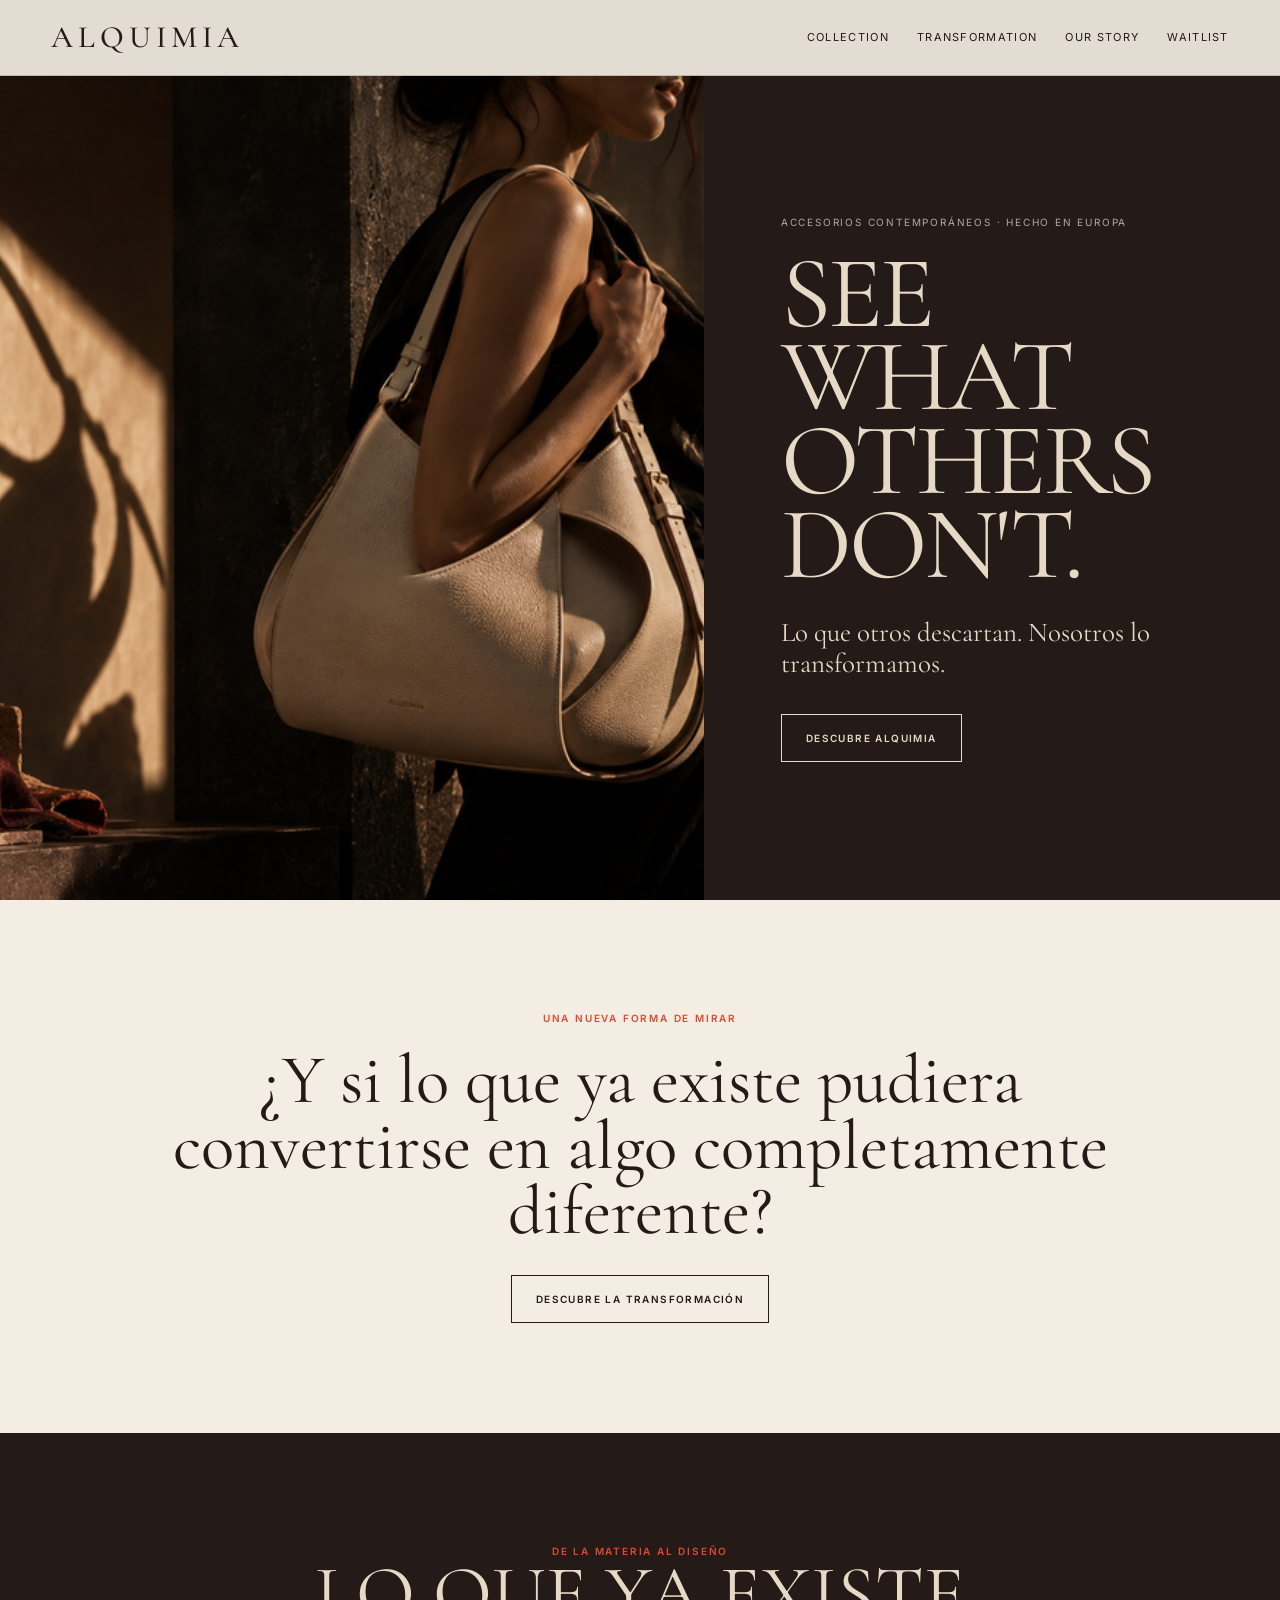
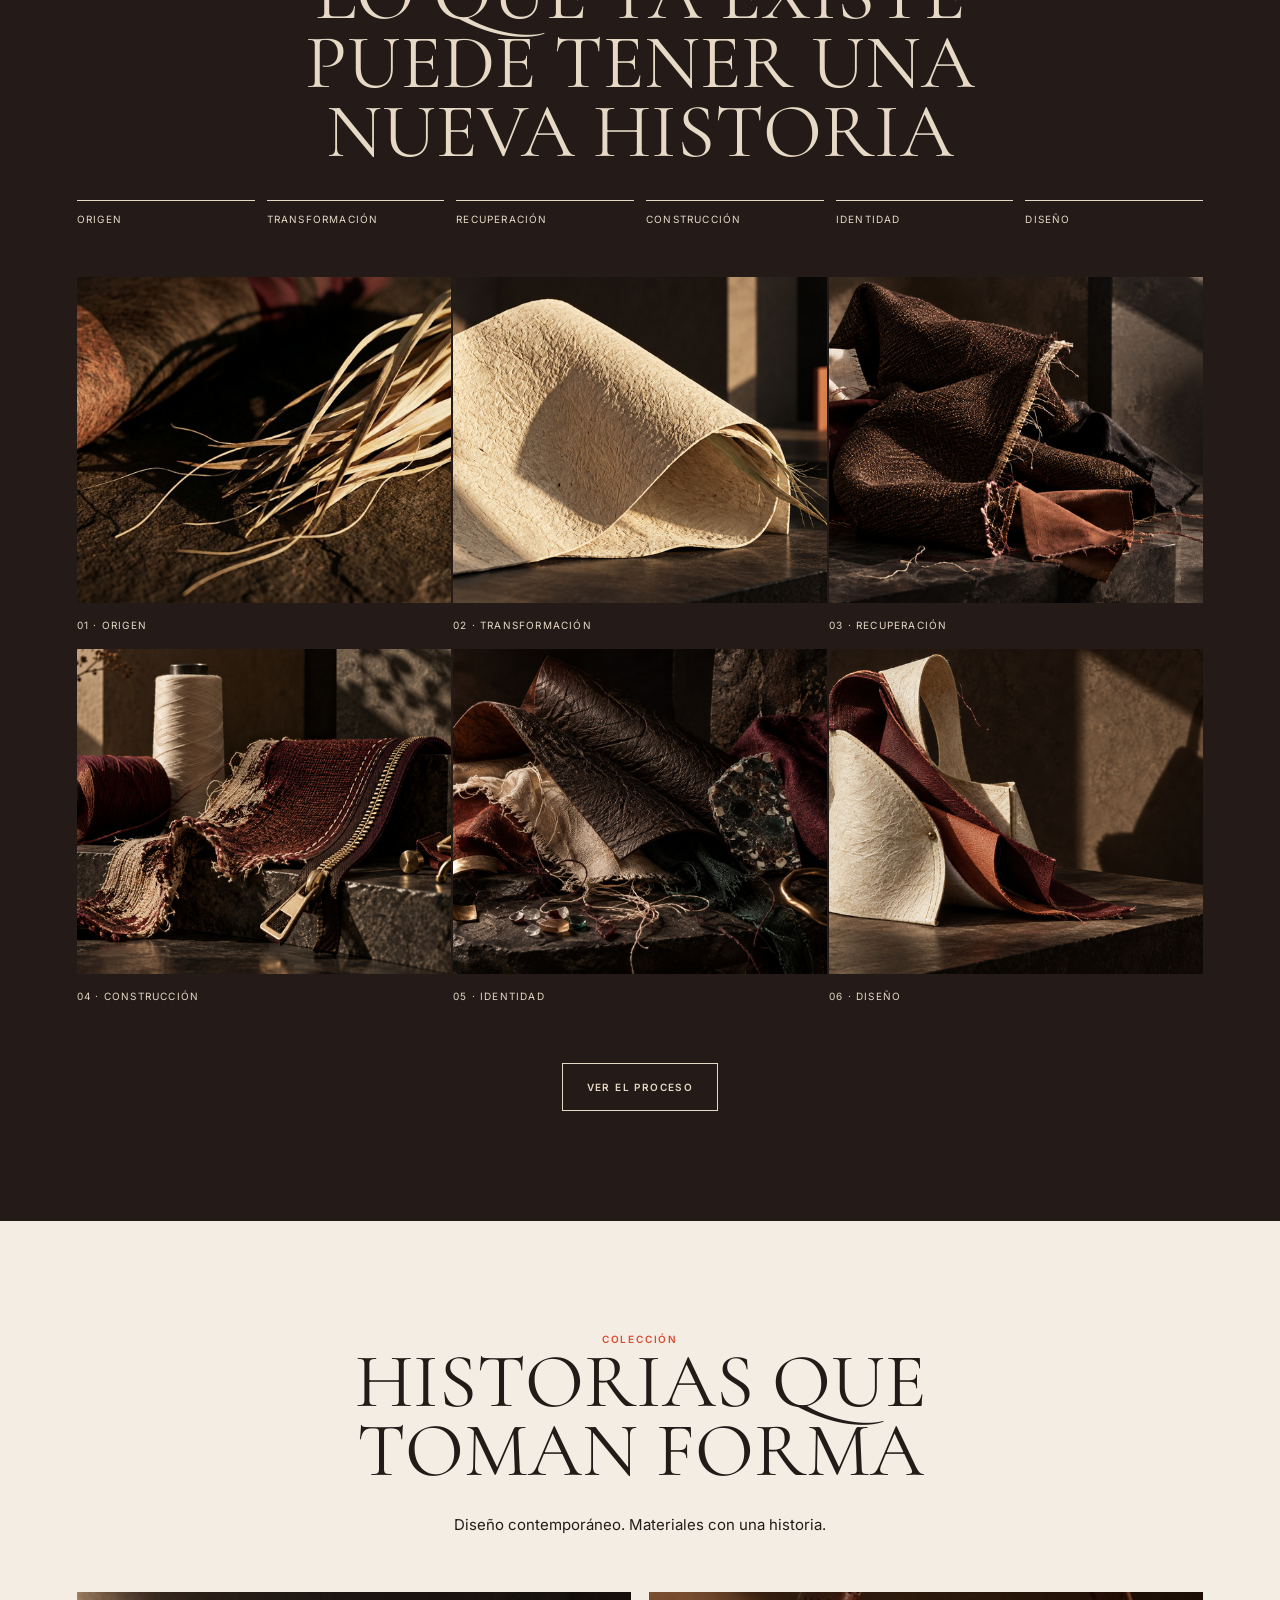
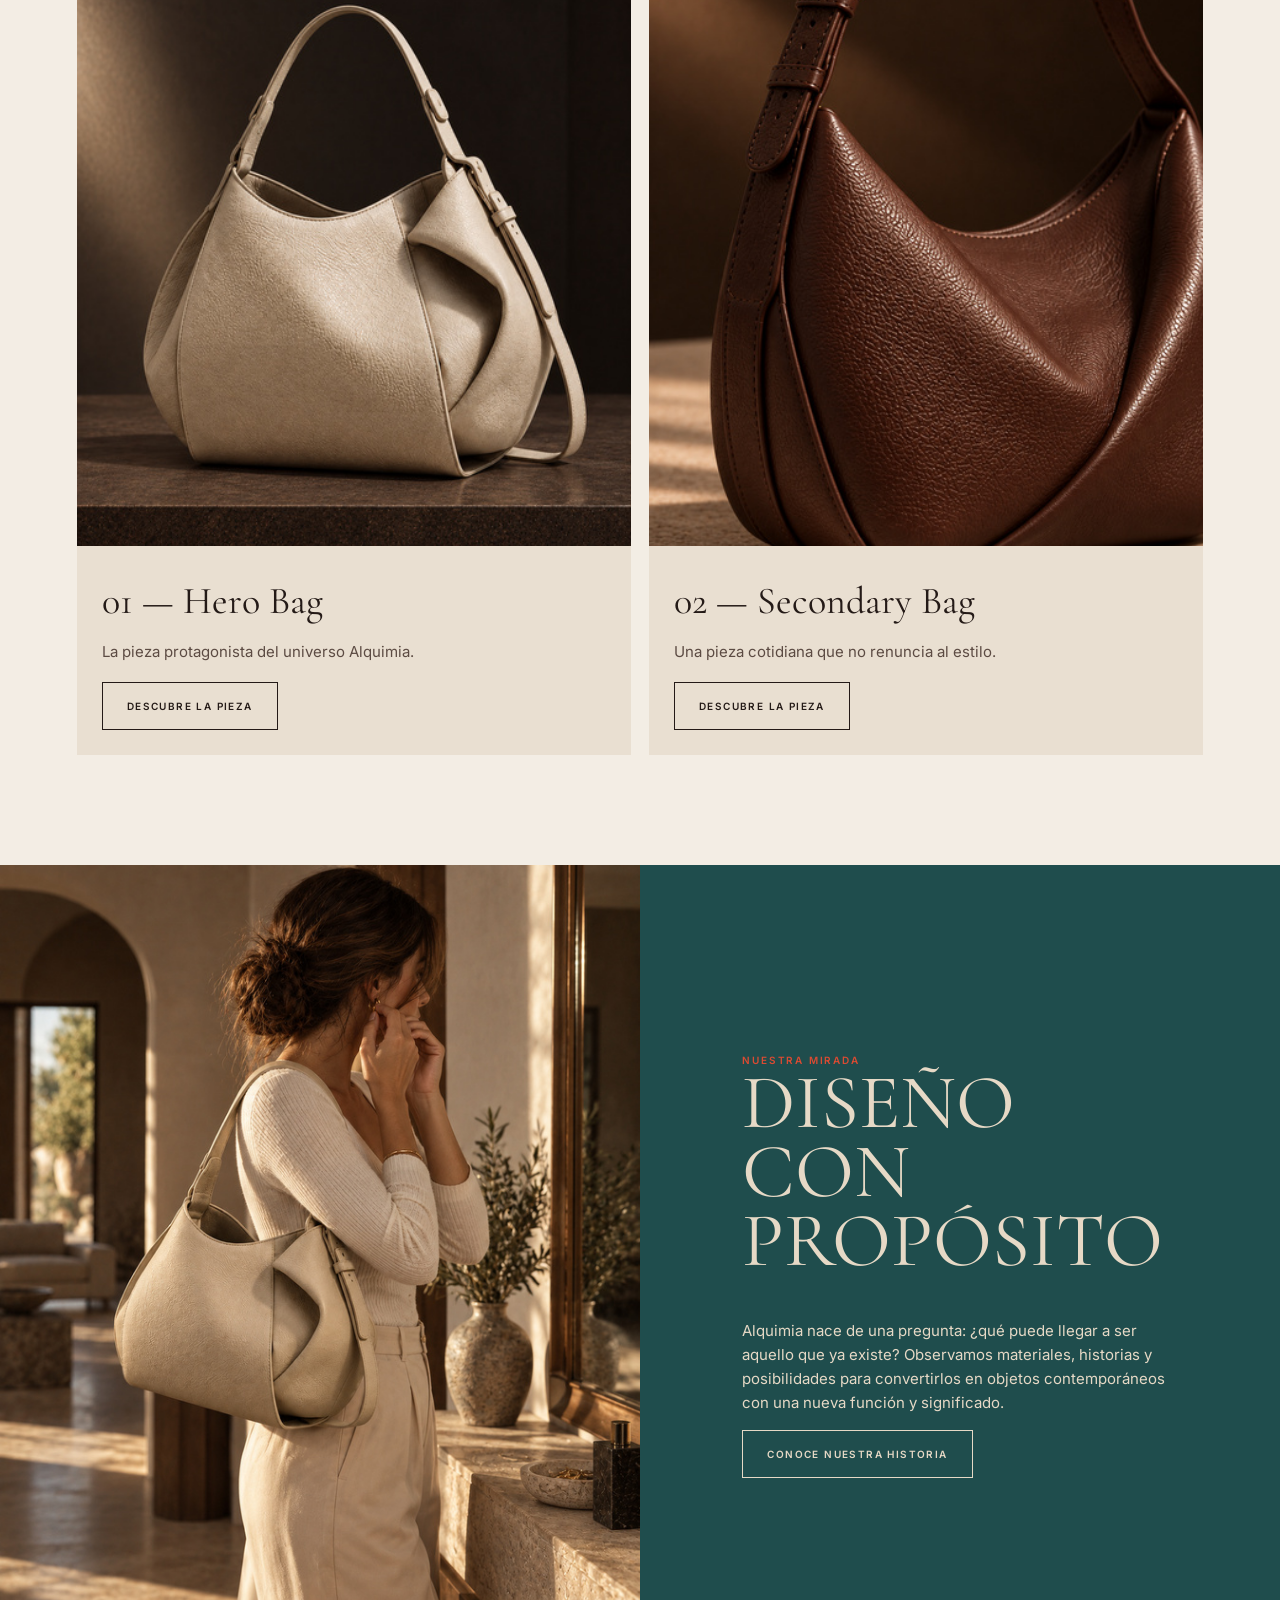
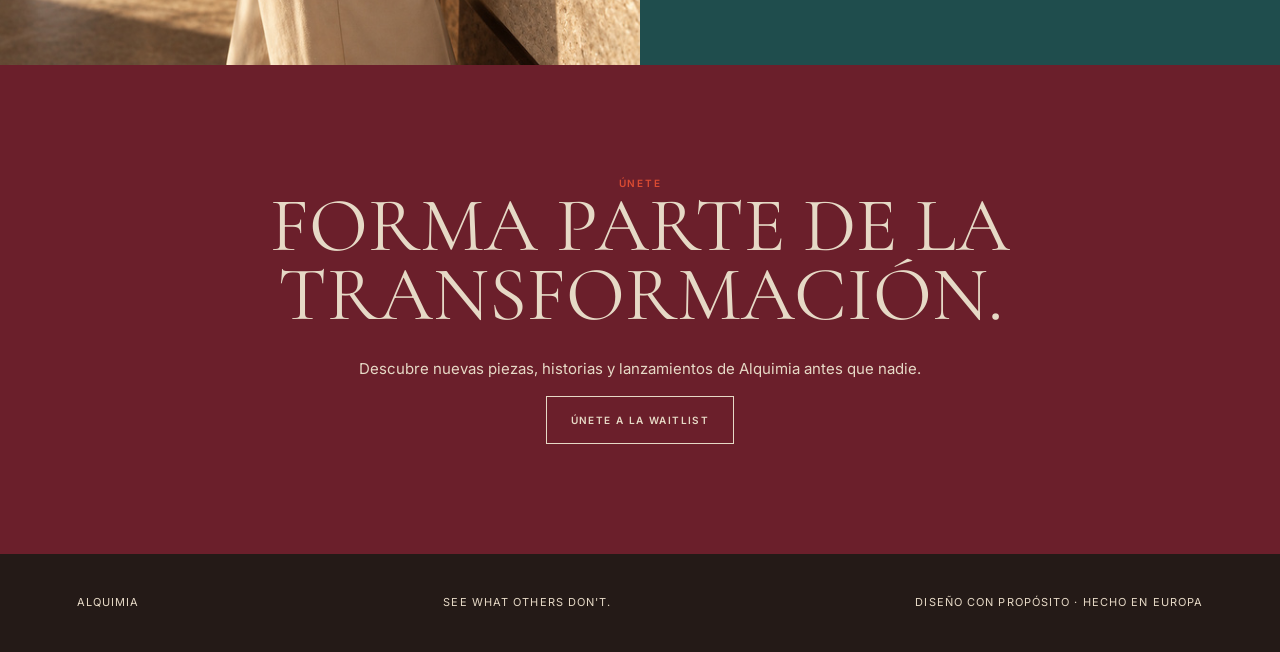
==== index.html @ 518c5d65 "Add files via upload" ====
<!doctype html><html lang="es"><head><meta charset="utf-8"><meta name="viewport" content="width=device-width,initial-scale=1"><title>Alquimia | Accesorios sostenibles con diseño y propósito</title><meta name="description" content="Descubre Alquimia: accesorios contemporáneos creados a partir de materiales recuperados y reciclados. Diseño con propósito, hecho en Europa."><link rel="stylesheet" href="css/style.css"></head><body>
<header class="site-header"><a class="logo" href="index.html">ALQUIMIA</a><nav class="nav"><a href="collection.html">Collection</a><a href="transformation.html">Transformation</a><a href="our-story.html">Our Story</a><a href="waitlist.html">Waitlist</a></nav><button class="menu" aria-label="Abrir menú">☰</button></header>
<main>
<section class="hero"><div class="hero-media"><img src="assets/hero/hero-01-final.jpg" alt="Bolso de Alquimia integrado en una escena editorial contemporánea"></div><div class="hero-copy"><div class="eyebrow">Accesorios contemporáneos · Hecho en Europa</div><h1 class="display">SEE WHAT<br>OTHERS<br>DON'T.</h1><p>Lo que otros descartan. Nosotros lo transformamos.</p><a class="btn" href="#idea">Descubre Alquimia</a></div></section>
<section id="idea" class="section anchor"><div class="intro"><div class="kicker">Una nueva forma de mirar</div><h2 class="statement serif">¿Y si lo que ya existe pudiera convertirse en algo completamente diferente?</h2><a class="btn" href="transformation.html">Descubre la transformación</a></div></section>
<section class="section dark"><div class="intro"><div class="kicker">De la materia al diseño</div><h2 class="section-title">LO QUE YA EXISTE<br>PUEDE TENER UNA<br>NUEVA HISTORIA</h2></div><div class="process-line"><span>Origen</span><span>Transformación</span><span>Recuperación</span><span>Construcción</span><span>Identidad</span><span>Diseño</span></div><div class="grid-6"><figure><img src="assets/transformation/ta-01.jpg" alt="Fibras de Piñatex antes de su transformación"><figcaption class="caption">01 · Origen</figcaption></figure><figure><img src="assets/transformation/ta-02.jpg" alt="Piñatex durante el proceso de transformación"><figcaption class="caption">02 · Transformación</figcaption></figure><figure><img src="assets/transformation/ta-03.jpg" alt="Textil recuperado con nueva posibilidad de diseño"><figcaption class="caption">03 · Recuperación</figcaption></figure><figure><img src="assets/transformation/ta-04.jpg" alt="Detalle de construcción y diseño de un accesorio"><figcaption class="caption">04 · Construcción</figcaption></figure><figure><img src="assets/transformation/ta-05.jpg" alt="Materia y color dentro del universo visual de Alquimia"><figcaption class="caption">05 · Identidad</figcaption></figure><figure><img src="assets/transformation/ta-06.jpg" alt="Materia convertida en diseño contemporáneo"><figcaption class="caption">06 · Diseño</figcaption></figure></div><div style="text-align:center;margin-top:45px"><a class="btn" href="transformation.html">Ver el proceso</a></div></section>
<section class="section"><div class="intro"><div class="kicker">Colección</div><h2 class="section-title">HISTORIAS QUE<br>TOMAN FORMA</h2><p>Diseño contemporáneo. Materiales con una historia.</p></div><div class="product-grid" style="margin-top:55px"><article class="product-card"><img src="assets/products/hero-front.jpg" alt="Hero Bag de Alquimia"><div class="info"><h3>01 — Hero Bag</h3><p>La pieza protagonista del universo Alquimia.</p><a class="btn" href="product-hero.html">Descubre la pieza</a></div></article><article class="product-card"><img src="assets/products/secondary-front.jpg" alt="Secondary Bag de Alquimia"><div class="info"><h3>02 — Secondary Bag</h3><p>Una pieza cotidiana que no renuncia al estilo.</p><a class="btn" href="product-secondary.html">Descubre la pieza</a></div></article></div></section>
<section class="split"><div class="split-media"><img src="assets/lifestyle/life-04.jpg" alt="Mujer llevando un accesorio Alquimia en una escena editorial"></div><div class="split-copy"><div class="kicker">Nuestra mirada</div><h2 class="section-title">DISEÑO CON PROPÓSITO</h2><p>Alquimia nace de una pregunta: ¿qué puede llegar a ser aquello que ya existe? Observamos materiales, historias y posibilidades para convertirlos en objetos contemporáneos con una nueva función y significado.</p><a class="btn" href="our-story.html">Conoce nuestra historia</a></div></section>
<section class="section waitlist"><div class="waitlist-inner"><div class="kicker">Únete</div><h2 class="section-title">FORMA PARTE DE LA TRANSFORMACIÓN.</h2><p>Descubre nuevas piezas, historias y lanzamientos de Alquimia antes que nadie.</p><a class="btn" href="waitlist.html">Únete a la waitlist</a></div></section>
</main><footer class="footer"><span>Alquimia</span><span>See what others don't.</span><span>Diseño con propósito · Hecho en Europa</span></footer><script src="js/script.js"></script></body></html>
---- css/style.css ----
@import url('https://fonts.googleapis.com/css2?family=Cormorant+Garamond:wght@400;500;600&family=Inter:wght@400;500;600&display=swap');
:root{--espresso:#241A17;--cream:#E6D9C6;--terracotta:#DB4B32;--burgundy:#6B1F2B;--petrol:#1F4D4D;--ochre:#C18A2E;--plum:#4B2A4E;--paper:#f3ede4;--line:rgba(36,26,23,.18)}
*{box-sizing:border-box}html{scroll-behavior:smooth}body{margin:0;background:var(--paper);color:var(--espresso);font-family:Inter,Arial,sans-serif;font-size:15px;line-height:1.6}a{color:inherit;text-decoration:none}img{display:block;width:100%;height:auto}button,input{font:inherit}.site-header{position:fixed;z-index:20;top:0;left:0;right:0;height:76px;display:flex;align-items:center;justify-content:space-between;padding:0 4vw;background:rgba(243,237,228,.92);backdrop-filter:blur(12px);border-bottom:1px solid var(--line)}.logo{font-family:'Cormorant Garamond',serif;font-size:31px;letter-spacing:.16em;font-weight:500}.nav{display:flex;gap:28px;text-transform:uppercase;font-size:11px;letter-spacing:.12em}.nav a:hover{color:var(--terracotta)}.menu{display:none;border:0;background:none;font-size:24px}.hero{min-height:100vh;padding-top:76px;display:grid;grid-template-columns:1.1fr .9fr;background:var(--espresso);color:var(--cream)}.hero-media{min-height:calc(100vh - 76px);overflow:hidden}.hero-media img{height:100%;object-fit:cover}.hero-copy{display:flex;flex-direction:column;justify-content:center;padding:8vw 6vw}.eyebrow{text-transform:uppercase;letter-spacing:.18em;font-size:10px;opacity:.75;margin-bottom:22px}.display{font-family:'Cormorant Garamond',serif;font-size:clamp(58px,8vw,126px);line-height:.82;font-weight:400;margin:0 0 30px;letter-spacing:-.03em}.hero-copy p{max-width:470px;font-family:'Cormorant Garamond',serif;font-size:27px;line-height:1.15;margin:0 0 35px}.btn{display:inline-flex;align-items:center;justify-content:center;min-height:48px;padding:0 24px;border:1px solid currentColor;text-transform:uppercase;letter-spacing:.14em;font-size:10px;font-weight:600;width:max-content;transition:.25s}.btn:hover{background:var(--terracotta);border-color:var(--terracotta);color:#fff}.section{padding:110px 6vw}.section.dark{background:var(--espresso);color:var(--cream)}.intro{max-width:1000px;margin:auto;text-align:center}.kicker{text-transform:uppercase;letter-spacing:.18em;font-size:10px;color:var(--terracotta);font-weight:600}.serif{font-family:'Cormorant Garamond',serif}.statement{font-size:clamp(38px,5.4vw,78px);line-height:.95;margin:22px 0 30px;font-weight:400}.section-title{font-family:'Cormorant Garamond',serif;font-size:clamp(46px,6vw,86px);line-height:.9;font-weight:400;margin:0 0 28px}.grid-6{display:grid;grid-template-columns:repeat(3,1fr);gap:2px;background:var(--espresso)}.grid-6 figure,.product-grid figure,.life-grid figure{margin:0;position:relative;overflow:hidden}.grid-6 img{aspect-ratio:1.15;object-fit:cover;transition:transform .5s}.grid-6 figure:hover img,.product-grid figure:hover img,.life-grid figure:hover img{transform:scale(1.035)}.caption{padding:14px 0;text-transform:uppercase;letter-spacing:.12em;font-size:10px}.process-line{display:flex;justify-content:space-between;gap:12px;margin:34px 0 50px;text-transform:uppercase;letter-spacing:.12em;font-size:10px}.process-line span{flex:1;border-top:1px solid currentColor;padding-top:10px}.product-grid{display:grid;grid-template-columns:1fr 1fr;gap:18px}.product-card{background:#e9dfd1}.product-card .info{padding:25px}.product-card h3{font-family:'Cormorant Garamond',serif;font-size:38px;font-weight:400;margin:0 0 8px}.product-card p{margin:0 0 18px;color:#5c4b43}.product-card img{aspect-ratio:1/1;object-fit:cover}.split{display:grid;grid-template-columns:1fr 1fr;min-height:640px}.split-media img{height:100%;object-fit:cover}.split-copy{display:flex;flex-direction:column;justify-content:center;padding:8vw;background:var(--petrol);color:var(--cream)}.split-copy p{max-width:530px}.waitlist{background:var(--burgundy);color:var(--cream)}.waitlist-inner{max-width:900px;margin:auto;text-align:center}.form{display:grid;grid-template-columns:1fr 1fr;gap:12px;margin:35px auto 0;max-width:720px;text-align:left}.form input{height:52px;padding:0 16px;border:1px solid rgba(230,217,198,.5);background:transparent;color:var(--cream)}.form input::placeholder{color:rgba(230,217,198,.7)}.check{grid-column:1/-1;font-size:11px;display:flex;gap:8px;align-items:flex-start}.check input{width:16px;height:16px;margin-top:2px}.form .btn{grid-column:1/-1;background:var(--cream);color:var(--espresso);border-color:var(--cream);cursor:pointer}.form-message{grid-column:1/-1;font-size:13px;min-height:20px}.footer{padding:40px 6vw;background:var(--espresso);color:var(--cream);display:flex;justify-content:space-between;gap:30px;font-size:11px;text-transform:uppercase;letter-spacing:.1em}.page-hero{padding:150px 6vw 70px;background:var(--espresso);color:var(--cream)}.page-hero .section-title{max-width:900px}.collection-intro{max-width:800px}.product-page .product-hero{display:grid;grid-template-columns:1fr 1fr;padding-top:76px;background:var(--espresso);color:var(--cream)}.product-page .product-hero .main-image{height:calc(100vh - 76px);object-fit:cover}.product-meta{display:flex;flex-direction:column;justify-content:center;padding:7vw}.product-meta h1{font-family:'Cormorant Garamond',serif;font-size:clamp(54px,7vw,100px);font-weight:400;line-height:.85;margin:10px 0 25px}.detail-grid{display:grid;grid-template-columns:1fr 1fr;gap:2px;background:var(--espresso)}.detail-grid img{aspect-ratio:1/1;object-fit:cover}.copy-section{max-width:850px;margin:auto}.copy-section p{font-size:18px;max-width:720px}.material-strip{display:grid;grid-template-columns:repeat(3,1fr);gap:2px;background:var(--espresso)}.material-strip img{aspect-ratio:1.1;object-fit:cover}.life-grid{display:grid;grid-template-columns:repeat(4,1fr);gap:2px;background:var(--espresso)}.life-grid img{aspect-ratio:3/4;object-fit:cover}.small-note{text-transform:uppercase;letter-spacing:.12em;font-size:10px;opacity:.7}.anchor{scroll-margin-top:90px}
@media(max-width:800px){.site-header{height:66px}.nav{display:none;position:absolute;top:66px;left:0;right:0;background:var(--paper);padding:20px 6vw;flex-direction:column;gap:18px;border-bottom:1px solid var(--line)}.nav.open{display:flex}.menu{display:block}.hero{grid-template-columns:1fr;min-height:auto}.hero-media{height:58vh;min-height:0}.hero-copy{padding:60px 7vw 75px}.display{font-size:72px}.hero-copy p{font-size:24px}.section{padding:78px 6vw}.grid-6{grid-template-columns:1fr 1fr}.process-line{flex-direction:column;gap:20px}.product-grid,.split,.product-page .product-hero{grid-template-columns:1fr}.product-page .product-hero .main-image{height:65vh}.product-meta{padding:65px 7vw}.detail-grid{grid-template-columns:1fr 1fr}.material-strip{grid-template-columns:1fr}.life-grid{grid-template-columns:1fr 1fr}.form{grid-template-columns:1fr}.form .check,.form .btn,.form-message{grid-column:1}.footer{flex-direction:column}}
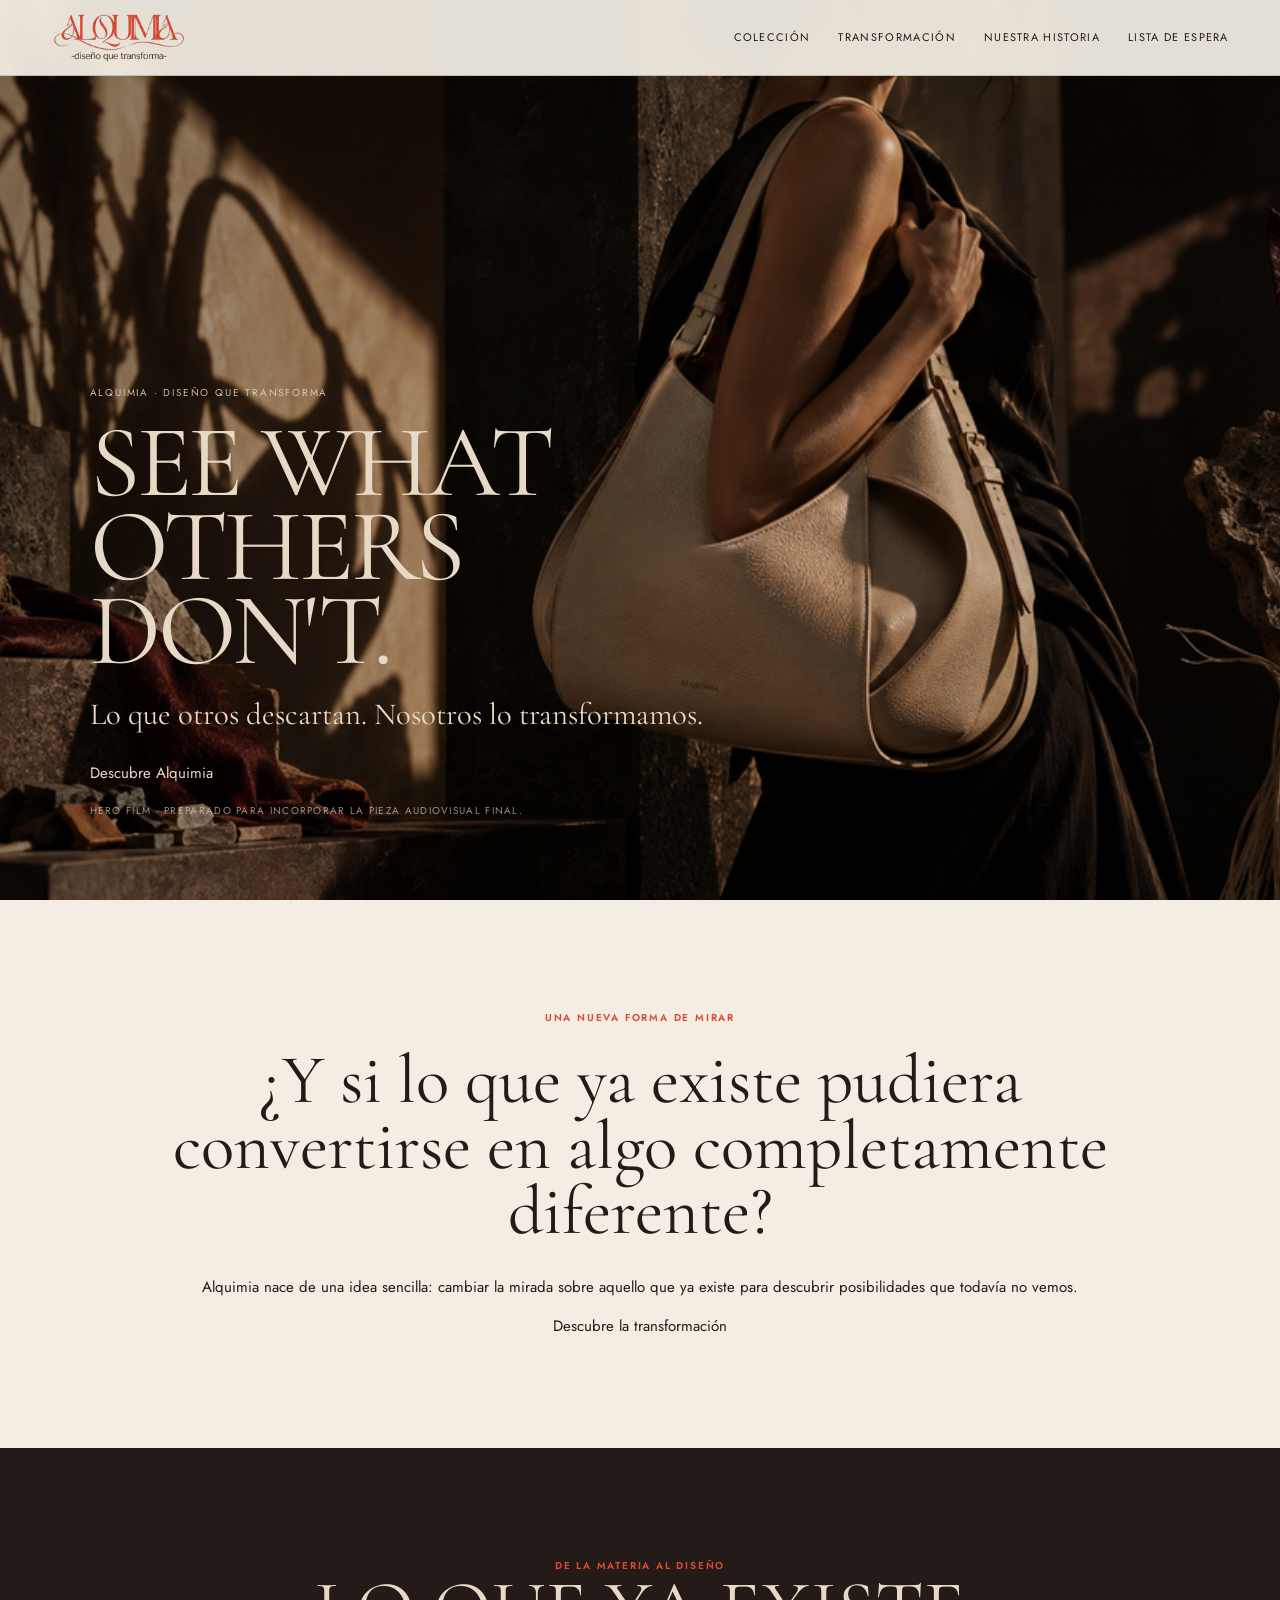
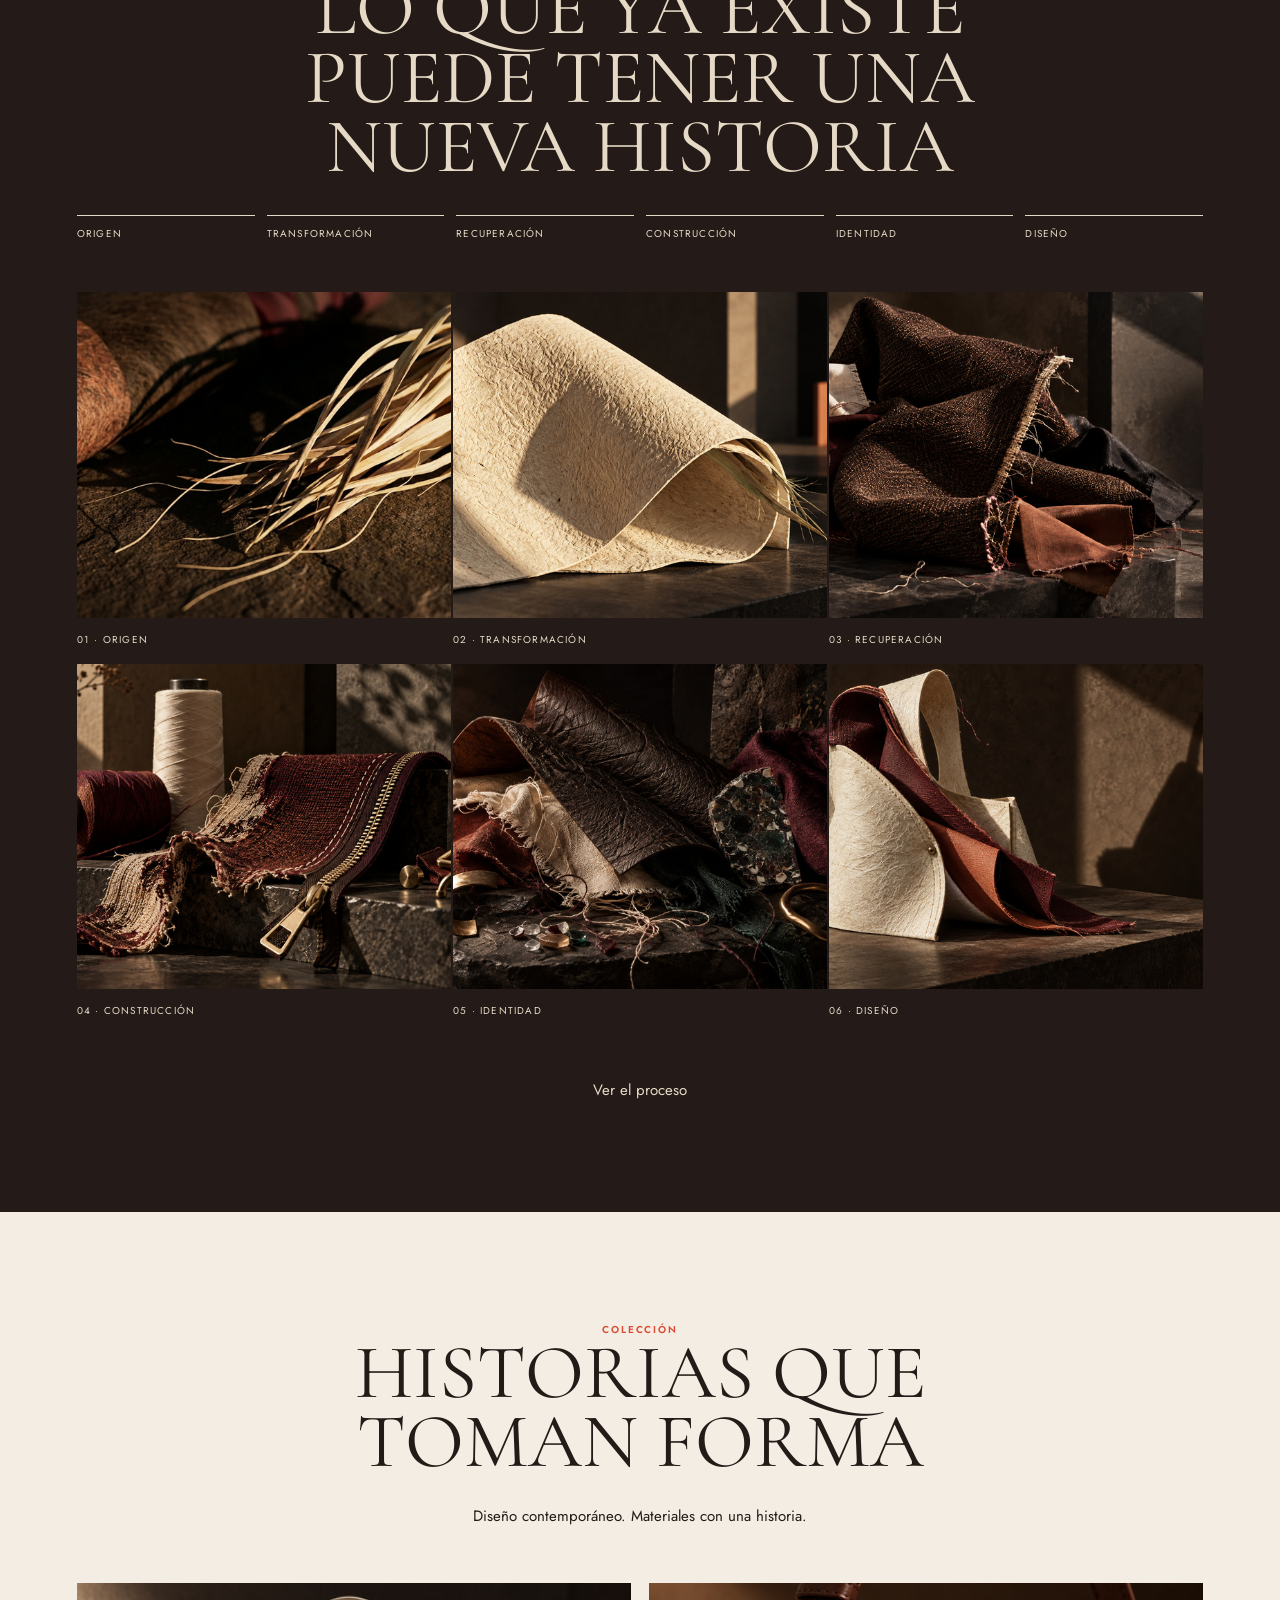
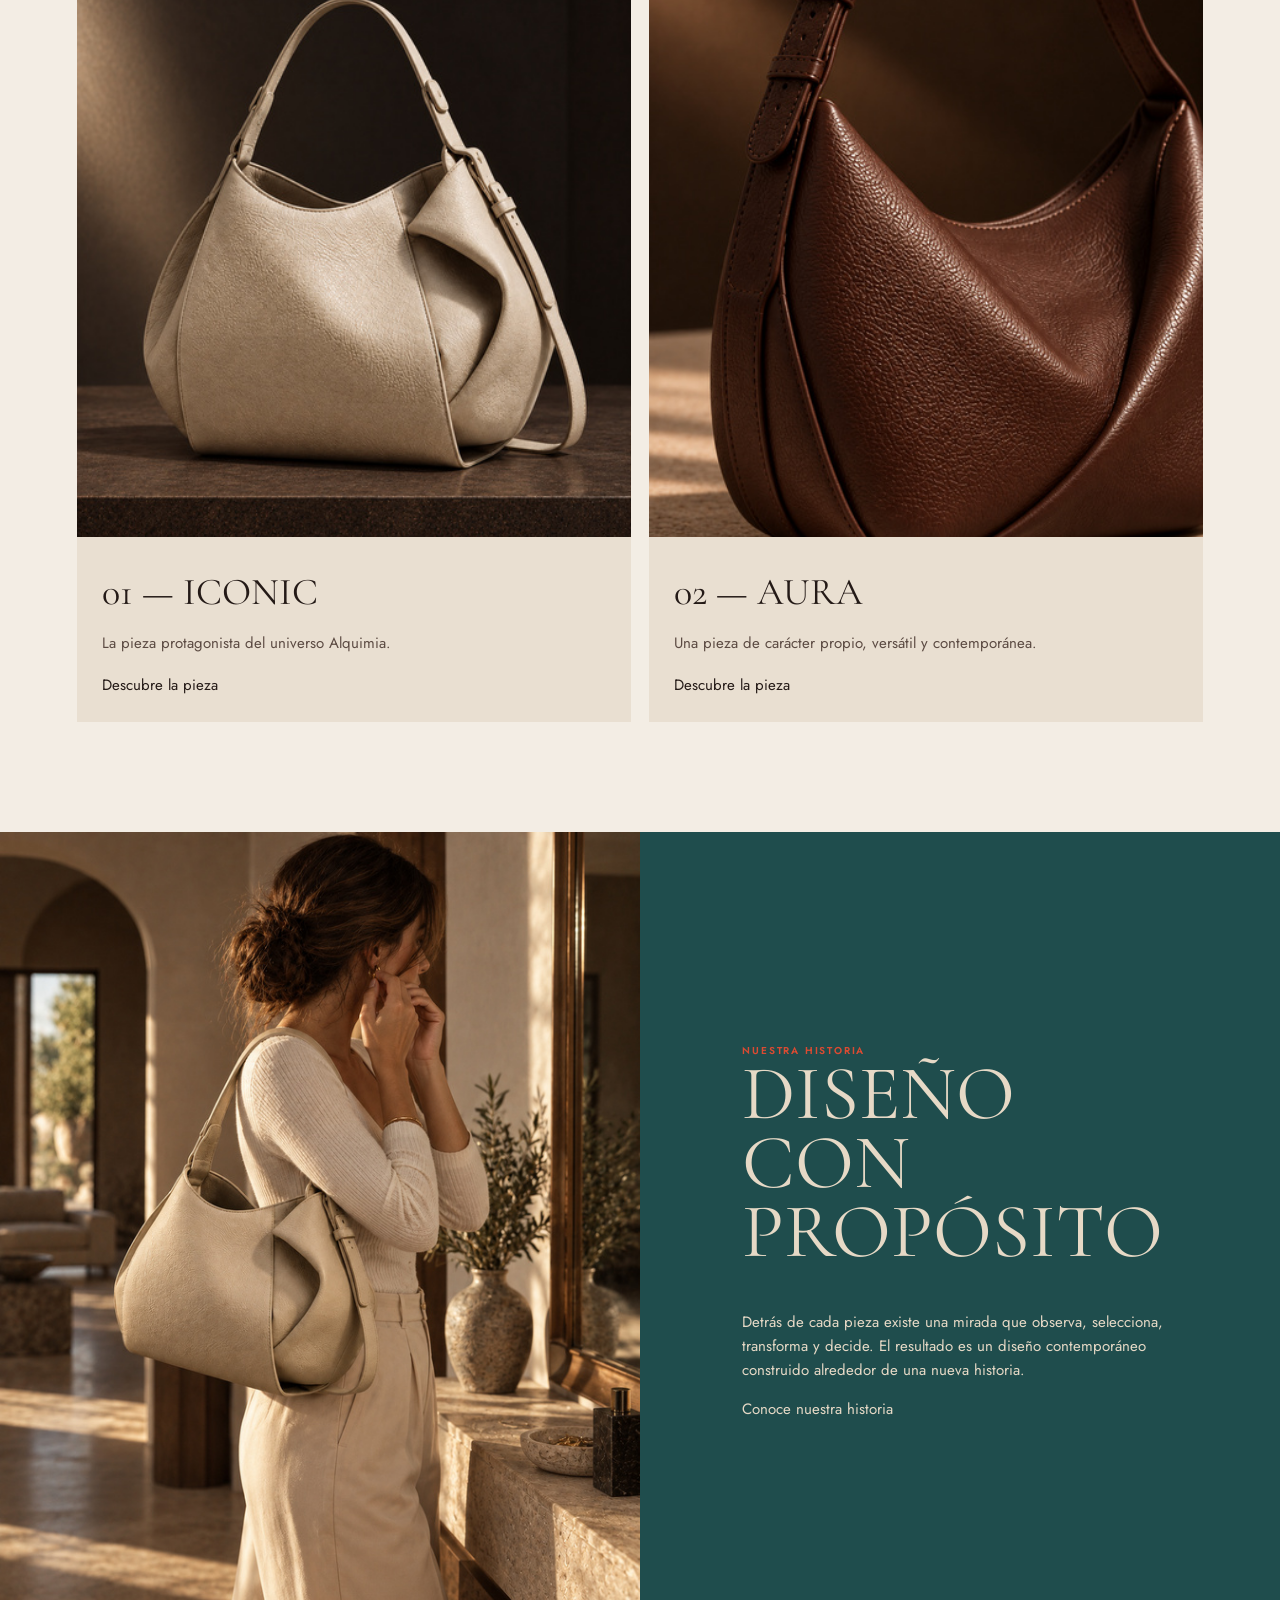
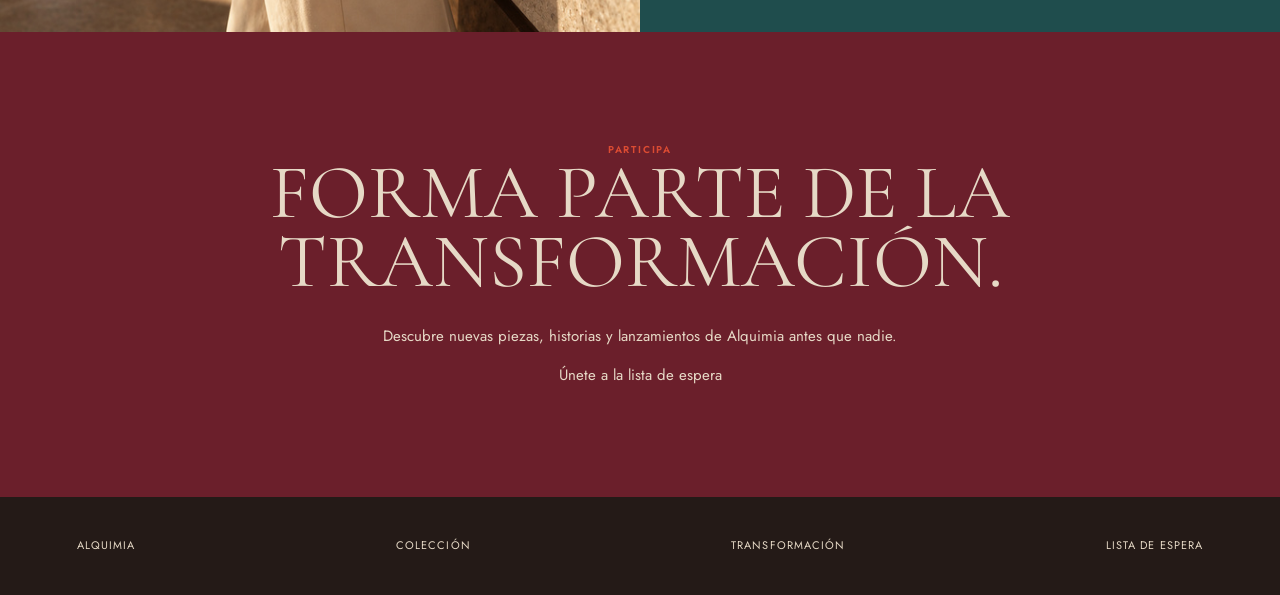
==== commit 925f53e8: "Update website to V2.2.1" ====
--- a/index.html
+++ b/index.html
@@ -1,10 +1,10 @@
 <!doctype html><html lang="es"><head><meta charset="utf-8"><meta name="viewport" content="width=device-width,initial-scale=1"><title>Alquimia | Accesorios sostenibles con diseño y propósito</title><meta name="description" content="Descubre Alquimia: accesorios contemporáneos creados a partir de materiales recuperados y reciclados. Diseño con propósito, hecho en Europa."><link rel="stylesheet" href="css/style.css"></head><body>
-<header class="site-header"><a class="logo" href="index.html">ALQUIMIA</a><nav class="nav"><a href="collection.html">Collection</a><a href="transformation.html">Transformation</a><a href="our-story.html">Our Story</a><a href="waitlist.html">Waitlist</a></nav><button class="menu" aria-label="Abrir menú">☰</button></header>
+<header class="site-header"><a class="logo" href="index.html" aria-label="Alquimia, inicio"><img src="assets/brand/logo-alquimia.png" alt="Alquimia — diseño que transforma"></a><nav class="nav"><a href="coleccion.html">Colección</a><a href="transformacion.html">Transformación</a><a href="nuestra-historia.html">Nuestra historia</a><a href="lista-de-espera.html">Lista de espera</a></nav><button class="menu" aria-label="Abrir menú">☰</button></header>
 <main>
-<section class="hero"><div class="hero-media"><img src="assets/hero/hero-01-final.jpg" alt="Bolso de Alquimia integrado en una escena editorial contemporánea"></div><div class="hero-copy"><div class="eyebrow">Accesorios contemporáneos · Hecho en Europa</div><h1 class="display">SEE WHAT<br>OTHERS<br>DON'T.</h1><p>Lo que otros descartan. Nosotros lo transformamos.</p><a class="btn" href="#idea">Descubre Alquimia</a></div></section>
-<section id="idea" class="section anchor"><div class="intro"><div class="kicker">Una nueva forma de mirar</div><h2 class="statement serif">¿Y si lo que ya existe pudiera convertirse en algo completamente diferente?</h2><a class="btn" href="transformation.html">Descubre la transformación</a></div></section>
-<section class="section dark"><div class="intro"><div class="kicker">De la materia al diseño</div><h2 class="section-title">LO QUE YA EXISTE<br>PUEDE TENER UNA<br>NUEVA HISTORIA</h2></div><div class="process-line"><span>Origen</span><span>Transformación</span><span>Recuperación</span><span>Construcción</span><span>Identidad</span><span>Diseño</span></div><div class="grid-6"><figure><img src="assets/transformation/ta-01.jpg" alt="Fibras de Piñatex antes de su transformación"><figcaption class="caption">01 · Origen</figcaption></figure><figure><img src="assets/transformation/ta-02.jpg" alt="Piñatex durante el proceso de transformación"><figcaption class="caption">02 · Transformación</figcaption></figure><figure><img src="assets/transformation/ta-03.jpg" alt="Textil recuperado con nueva posibilidad de diseño"><figcaption class="caption">03 · Recuperación</figcaption></figure><figure><img src="assets/transformation/ta-04.jpg" alt="Detalle de construcción y diseño de un accesorio"><figcaption class="caption">04 · Construcción</figcaption></figure><figure><img src="assets/transformation/ta-05.jpg" alt="Materia y color dentro del universo visual de Alquimia"><figcaption class="caption">05 · Identidad</figcaption></figure><figure><img src="assets/transformation/ta-06.jpg" alt="Materia convertida en diseño contemporáneo"><figcaption class="caption">06 · Diseño</figcaption></figure></div><div style="text-align:center;margin-top:45px"><a class="btn" href="transformation.html">Ver el proceso</a></div></section>
-<section class="section"><div class="intro"><div class="kicker">Colección</div><h2 class="section-title">HISTORIAS QUE<br>TOMAN FORMA</h2><p>Diseño contemporáneo. Materiales con una historia.</p></div><div class="product-grid" style="margin-top:55px"><article class="product-card"><img src="assets/products/hero-front.jpg" alt="Hero Bag de Alquimia"><div class="info"><h3>01 — Hero Bag</h3><p>La pieza protagonista del universo Alquimia.</p><a class="btn" href="product-hero.html">Descubre la pieza</a></div></article><article class="product-card"><img src="assets/products/secondary-front.jpg" alt="Secondary Bag de Alquimia"><div class="info"><h3>02 — Secondary Bag</h3><p>Una pieza cotidiana que no renuncia al estilo.</p><a class="btn" href="product-secondary.html">Descubre la pieza</a></div></article></div></section>
-<section class="split"><div class="split-media"><img src="assets/lifestyle/life-04.jpg" alt="Mujer llevando un accesorio Alquimia en una escena editorial"></div><div class="split-copy"><div class="kicker">Nuestra mirada</div><h2 class="section-title">DISEÑO CON PROPÓSITO</h2><p>Alquimia nace de una pregunta: ¿qué puede llegar a ser aquello que ya existe? Observamos materiales, historias y posibilidades para convertirlos en objetos contemporáneos con una nueva función y significado.</p><a class="btn" href="our-story.html">Conoce nuestra historia</a></div></section>
-<section class="section waitlist"><div class="waitlist-inner"><div class="kicker">Únete</div><h2 class="section-title">FORMA PARTE DE LA TRANSFORMACIÓN.</h2><p>Descubre nuevas piezas, historias y lanzamientos de Alquimia antes que nadie.</p><a class="btn" href="waitlist.html">Únete a la waitlist</a></div></section>
-</main><footer class="footer"><span>Alquimia</span><span>See what others don't.</span><span>Diseño con propósito · Hecho en Europa</span></footer><script src="js/script.js"></script></body></html>
+<section class="hero-film" aria-label="Hero Film de Alquimia"><video id="hero-film" autoplay muted loop playsinline poster="assets/hero/hero-01-final.jpg" data-film="assets/hero/hero-film.mp4"></video><div class="film-copy"><div class="eyebrow">Alquimia · Diseño que transforma</div><h1 class="display">SEE WHAT<br>OTHERS<br>DON'T.</h1><p>Lo que otros descartan. Nosotros lo transformamos.</p><a class="btn" href="#mirada">Descubre Alquimia</a><div class="film-note">Hero Film · preparado para incorporar la pieza audiovisual final.</div></div></section>
+<section id="mirada" class="section anchor"><div class="intro"><div class="kicker">Una nueva forma de mirar</div><h2 class="statement serif">¿Y si lo que ya existe pudiera convertirse en algo completamente diferente?</h2><p>Alquimia nace de una idea sencilla: cambiar la mirada sobre aquello que ya existe para descubrir posibilidades que todavía no vemos.</p><a class="btn" href="transformacion.html">Descubre la transformación</a></div></section>
+<section class="section dark"><div class="intro"><div class="kicker">De la materia al diseño</div><h2 class="section-title">LO QUE YA EXISTE<br>PUEDE TENER UNA<br>NUEVA HISTORIA</h2></div><div class="process-line"><span>Origen</span><span>Transformación</span><span>Recuperación</span><span>Construcción</span><span>Identidad</span><span>Diseño</span></div><div class="grid-6"><figure><img src="assets/transformation/ta-01.jpg" alt="Materia de Piñatex en su origen"><figcaption class="caption">01 · Origen</figcaption></figure><figure><img src="assets/transformation/ta-02.jpg" alt="Piñatex durante su transformación"><figcaption class="caption">02 · Transformación</figcaption></figure><figure><img src="assets/transformation/ta-03.jpg" alt="Textil recuperado con una nueva posibilidad"><figcaption class="caption">03 · Recuperación</figcaption></figure><figure><img src="assets/transformation/ta-04.jpg" alt="Detalle de construcción de un accesorio"><figcaption class="caption">04 · Construcción</figcaption></figure><figure><img src="assets/transformation/ta-05.jpg" alt="Materia y color del universo Alquimia"><figcaption class="caption">05 · Identidad</figcaption></figure><figure><img src="assets/transformation/ta-06.jpg" alt="Materia convertida en diseño contemporáneo"><figcaption class="caption">06 · Diseño</figcaption></figure></div><div style="text-align:center;margin-top:45px"><a class="btn" href="transformacion.html">Ver el proceso</a></div></section>
+<section class="section"><div class="intro"><div class="kicker">Colección</div><h2 class="section-title">HISTORIAS QUE<br>TOMAN FORMA</h2><p>Diseño contemporáneo. Materiales con una historia.</p></div><div class="product-grid" style="margin-top:55px"><article class="product-card"><a class="product-image-link" href="producto-iconic.html" aria-label="Descubrir ICONIC"><img src="assets/products/hero-front.jpg" alt="ICONIC de Alquimia"></a><div class="info"><h3>01 — ICONIC</h3><p>La pieza protagonista del universo Alquimia.</p><a class="btn" href="producto-iconic.html">Descubre la pieza</a></div></article><article class="product-card"><a class="product-image-link" href="producto-aura.html" aria-label="Descubrir AURA"><img src="assets/products/secondary-front.jpg" alt="AURA de Alquimia"></a><div class="info"><h3>02 — AURA</h3><p>Una pieza de carácter propio, versátil y contemporánea.</p><a class="btn" href="producto-aura.html">Descubre la pieza</a></div></article></div></section>
+<section class="split"><div class="split-media"><img src="assets/lifestyle/life-04.jpg" alt="Iconic y estilo personal en una escena editorial"></div><div class="split-copy"><div class="kicker">Nuestra historia</div><h2 class="section-title">DISEÑO CON PROPÓSITO</h2><p>Detrás de cada pieza existe una mirada que observa, selecciona, transforma y decide. El resultado es un diseño contemporáneo construido alrededor de una nueva historia.</p><a class="btn" href="nuestra-historia.html">Conoce nuestra historia</a></div></section>
+<section class="section waitlist"><div class="waitlist-inner"><div class="kicker">Participa</div><h2 class="section-title">FORMA PARTE DE LA TRANSFORMACIÓN.</h2><p>Descubre nuevas piezas, historias y lanzamientos de Alquimia antes que nadie.</p><a class="btn" href="lista-de-espera.html">Únete a la lista de espera</a></div></section>
+</main><footer class="footer"><span>Alquimia</span><a href="coleccion.html">Colección</a><a href="transformacion.html">Transformación</a><a href="lista-de-espera.html">Lista de espera</a></footer><script src="js/script.js"></script></body></html>
--- a/css/style.css
+++ b/css/style.css
@@ -1,4 +1,12 @@
-@import url('https://fonts.googleapis.com/css2?family=Cormorant+Garamond:wght@400;500;600&family=Inter:wght@400;500;600&display=swap');
+@import url('https://fonts.googleapis.com/css2?family=Cormorant+Garamond:wght@400;500;600&family=Jost:wght@400;500;600&display=swap');
 :root{--espresso:#241A17;--cream:#E6D9C6;--terracotta:#DB4B32;--burgundy:#6B1F2B;--petrol:#1F4D4D;--ochre:#C18A2E;--plum:#4B2A4E;--paper:#f3ede4;--line:rgba(36,26,23,.18)}
-*{box-sizing:border-box}html{scroll-behavior:smooth}body{margin:0;background:var(--paper);color:var(--espresso);font-family:Inter,Arial,sans-serif;font-size:15px;line-height:1.6}a{color:inherit;text-decoration:none}img{display:block;width:100%;height:auto}button,input{font:inherit}.site-header{position:fixed;z-index:20;top:0;left:0;right:0;height:76px;display:flex;align-items:center;justify-content:space-between;padding:0 4vw;background:rgba(243,237,228,.92);backdrop-filter:blur(12px);border-bottom:1px solid var(--line)}.logo{font-family:'Cormorant Garamond',serif;font-size:31px;letter-spacing:.16em;font-weight:500}.nav{display:flex;gap:28px;text-transform:uppercase;font-size:11px;letter-spacing:.12em}.nav a:hover{color:var(--terracotta)}.menu{display:none;border:0;background:none;font-size:24px}.hero{min-height:100vh;padding-top:76px;display:grid;grid-template-columns:1.1fr .9fr;background:var(--espresso);color:var(--cream)}.hero-media{min-height:calc(100vh - 76px);overflow:hidden}.hero-media img{height:100%;object-fit:cover}.hero-copy{display:flex;flex-direction:column;justify-content:center;padding:8vw 6vw}.eyebrow{text-transform:uppercase;letter-spacing:.18em;font-size:10px;opacity:.75;margin-bottom:22px}.display{font-family:'Cormorant Garamond',serif;font-size:clamp(58px,8vw,126px);line-height:.82;font-weight:400;margin:0 0 30px;letter-spacing:-.03em}.hero-copy p{max-width:470px;font-family:'Cormorant Garamond',serif;font-size:27px;line-height:1.15;margin:0 0 35px}.btn{display:inline-flex;align-items:center;justify-content:center;min-height:48px;padding:0 24px;border:1px solid currentColor;text-transform:uppercase;letter-spacing:.14em;font-size:10px;font-weight:600;width:max-content;transition:.25s}.btn:hover{background:var(--terracotta);border-color:var(--terracotta);color:#fff}.section{padding:110px 6vw}.section.dark{background:var(--espresso);color:var(--cream)}.intro{max-width:1000px;margin:auto;text-align:center}.kicker{text-transform:uppercase;letter-spacing:.18em;font-size:10px;color:var(--terracotta);font-weight:600}.serif{font-family:'Cormorant Garamond',serif}.statement{font-size:clamp(38px,5.4vw,78px);line-height:.95;margin:22px 0 30px;font-weight:400}.section-title{font-family:'Cormorant Garamond',serif;font-size:clamp(46px,6vw,86px);line-height:.9;font-weight:400;margin:0 0 28px}.grid-6{display:grid;grid-template-columns:repeat(3,1fr);gap:2px;background:var(--espresso)}.grid-6 figure,.product-grid figure,.life-grid figure{margin:0;position:relative;overflow:hidden}.grid-6 img{aspect-ratio:1.15;object-fit:cover;transition:transform .5s}.grid-6 figure:hover img,.product-grid figure:hover img,.life-grid figure:hover img{transform:scale(1.035)}.caption{padding:14px 0;text-transform:uppercase;letter-spacing:.12em;font-size:10px}.process-line{display:flex;justify-content:space-between;gap:12px;margin:34px 0 50px;text-transform:uppercase;letter-spacing:.12em;font-size:10px}.process-line span{flex:1;border-top:1px solid currentColor;padding-top:10px}.product-grid{display:grid;grid-template-columns:1fr 1fr;gap:18px}.product-card{background:#e9dfd1}.product-card .info{padding:25px}.product-card h3{font-family:'Cormorant Garamond',serif;font-size:38px;font-weight:400;margin:0 0 8px}.product-card p{margin:0 0 18px;color:#5c4b43}.product-card img{aspect-ratio:1/1;object-fit:cover}.split{display:grid;grid-template-columns:1fr 1fr;min-height:640px}.split-media img{height:100%;object-fit:cover}.split-copy{display:flex;flex-direction:column;justify-content:center;padding:8vw;background:var(--petrol);color:var(--cream)}.split-copy p{max-width:530px}.waitlist{background:var(--burgundy);color:var(--cream)}.waitlist-inner{max-width:900px;margin:auto;text-align:center}.form{display:grid;grid-template-columns:1fr 1fr;gap:12px;margin:35px auto 0;max-width:720px;text-align:left}.form input{height:52px;padding:0 16px;border:1px solid rgba(230,217,198,.5);background:transparent;color:var(--cream)}.form input::placeholder{color:rgba(230,217,198,.7)}.check{grid-column:1/-1;font-size:11px;display:flex;gap:8px;align-items:flex-start}.check input{width:16px;height:16px;margin-top:2px}.form .btn{grid-column:1/-1;background:var(--cream);color:var(--espresso);border-color:var(--cream);cursor:pointer}.form-message{grid-column:1/-1;font-size:13px;min-height:20px}.footer{padding:40px 6vw;background:var(--espresso);color:var(--cream);display:flex;justify-content:space-between;gap:30px;font-size:11px;text-transform:uppercase;letter-spacing:.1em}.page-hero{padding:150px 6vw 70px;background:var(--espresso);color:var(--cream)}.page-hero .section-title{max-width:900px}.collection-intro{max-width:800px}.product-page .product-hero{display:grid;grid-template-columns:1fr 1fr;padding-top:76px;background:var(--espresso);color:var(--cream)}.product-page .product-hero .main-image{height:calc(100vh - 76px);object-fit:cover}.product-meta{display:flex;flex-direction:column;justify-content:center;padding:7vw}.product-meta h1{font-family:'Cormorant Garamond',serif;font-size:clamp(54px,7vw,100px);font-weight:400;line-height:.85;margin:10px 0 25px}.detail-grid{display:grid;grid-template-columns:1fr 1fr;gap:2px;background:var(--espresso)}.detail-grid img{aspect-ratio:1/1;object-fit:cover}.copy-section{max-width:850px;margin:auto}.copy-section p{font-size:18px;max-width:720px}.material-strip{display:grid;grid-template-columns:repeat(3,1fr);gap:2px;background:var(--espresso)}.material-strip img{aspect-ratio:1.1;object-fit:cover}.life-grid{display:grid;grid-template-columns:repeat(4,1fr);gap:2px;background:var(--espresso)}.life-grid img{aspect-ratio:3/4;object-fit:cover}.small-note{text-transform:uppercase;letter-spacing:.12em;font-size:10px;opacity:.7}.anchor{scroll-margin-top:90px}
-@media(max-width:800px){.site-header{height:66px}.nav{display:none;position:absolute;top:66px;left:0;right:0;background:var(--paper);padding:20px 6vw;flex-direction:column;gap:18px;border-bottom:1px solid var(--line)}.nav.open{display:flex}.menu{display:block}.hero{grid-template-columns:1fr;min-height:auto}.hero-media{height:58vh;min-height:0}.hero-copy{padding:60px 7vw 75px}.display{font-size:72px}.hero-copy p{font-size:24px}.section{padding:78px 6vw}.grid-6{grid-template-columns:1fr 1fr}.process-line{flex-direction:column;gap:20px}.product-grid,.split,.product-page .product-hero{grid-template-columns:1fr}.product-page .product-hero .main-image{height:65vh}.product-meta{padding:65px 7vw}.detail-grid{grid-template-columns:1fr 1fr}.material-strip{grid-template-columns:1fr}.life-grid{grid-template-columns:1fr 1fr}.form{grid-template-columns:1fr}.form .check,.form .btn,.form-message{grid-column:1}.footer{flex-direction:column}}
+*{box-sizing:border-box}html,body{width:100%;max-width:100%;overflow-x:hidden}html{scroll-behavior:smooth}body{margin:0;background:var(--paper);color:var(--espresso);font-family:'Jost',Arial,sans-serif;font-size:15px;line-height:1.6}a{color:inherit;text-decoration:none}img,video{display:block;width:100%;height:auto}button,input{font:inherit}
+.site-header{position:fixed;z-index:50;top:0;left:0;right:0;height:76px;display:flex;align-items:center;justify-content:space-between;padding:0 4vw;background:rgba(243,237,228,.94);backdrop-filter:blur(12px);border-bottom:1px solid var(--line)}
+.logo{display:flex;align-items:center;width:225px;height:64px}.logo img{display:block;width:225px;height:auto;max-height:54px;object-fit:contain;object-position:left center}.nav{display:flex;gap:28px;text-transform:uppercase;font-size:11px;letter-spacing:.12em}.nav a:hover{color:var(--terracotta)}.menu{display:none;border:0;background:none;font-size:24px}
+.hero-film{position:relative;min-height:100vh;background:#111;color:var(--cream);overflow:hidden}.hero-film video{position:absolute;inset:0;width:100%;height:100%;object-fit:cover;background:#111}.hero-film:after{content:"";position:absolute;inset:0;background:linear-gradient(90deg,rgba(0,0,0,.45),rgba(0,0,0,.08) 65%,rgba(0,0,0,.3))}.film-copy{position:relative;z-index:2;min-height:100vh;display:flex;flex-direction:column;justify-content:flex-end;padding:0 7vw 9vh;max-width:950px}.eyebrow{text-transform:uppercase;letter-spacing:.18em;font-size:10px;opacity:.85;margin-bottom:20px}.display{font-family:'Cormorant Garamond',serif;font-size:clamp(58px,8vw,126px);line-height:.82;font-weight:400;margin:0 0 25px;letter-spacing:-.03em}.film-copy p{max-width:650px;font-family:'Cormorant Garamond',serif;font-size:clamp(25px,2.4vw,38px);line-height:1.08;margin:0 0 30px}.film-note{font-size:10px;text-transform:uppercase;letter-spacing:.13em;opacity:.65;margin-top:18px}
+.section{padding:110px 6vw}.section.dark{background:var(--espresso);color:var(--cream)}.intro{max-width:1000px;margin:auto;text-align:center}.kicker{text-transform:uppercase;letter-spacing:.18em;font-size:10px;color:var(--terracotta);font-weight:600}.serif{font-family:'Cormorant Garamond',serif}.statement{font-size:clamp(38px,5.4vw,78px);line-height:.95;margin:22px 0 30px;font-weight:400}.section-title{font-family:'Cormorant Garamond',serif;font-size:clamp(46px,6vw,86px);line-height:.9;font-weight:400;margin:0 0 28px}.grid-6{display:grid;grid-template-columns:repeat(3,1fr);gap:2px;background:var(--espresso)}.grid-6 figure,.product-grid figure,.life-grid figure{margin:0;position:relative;overflow:hidden}.grid-6 img{aspect-ratio:1.15;object-fit:cover;transition:transform .5s}.grid-6 figure:hover img,.product-grid figure:hover img,.life-grid figure:hover img{transform:scale(1.035)}.caption{padding:14px 0;text-transform:uppercase;letter-spacing:.12em;font-size:10px}.process-line{display:flex;justify-content:space-between;gap:12px;margin:34px 0 50px;text-transform:uppercase;letter-spacing:.12em;font-size:10px}.process-line span{flex:1;border-top:1px solid currentColor;padding-top:10px}.product-grid{display:grid;grid-template-columns:1fr 1fr;gap:18px}.product-card{background:#e9dfd1}.product-card .info{padding:25px}.product-card h3{font-family:'Cormorant Garamond',serif;font-size:38px;font-weight:400;margin:0 0 8px}.product-card p{margin:0 0 18px;color:#5c4b43}.product-card img{aspect-ratio:1/1;object-fit:cover}.split{display:grid;grid-template-columns:1fr 1fr;min-height:640px}.split-media img{height:100%;object-fit:cover}.split-copy{display:flex;flex-direction:column;justify-content:center;padding:8vw;background:var(--petrol);color:var(--cream)}.split-copy p{max-width:530px}.waitlist{background:var(--burgundy);color:var(--cream)}.waitlist-inner{max-width:900px;margin:auto;text-align:center}.form{display:grid;grid-template-columns:1fr 1fr;gap:12px;margin:35px auto 0;max-width:720px;text-align:left}.form input{height:52px;padding:0 16px;border:1px solid rgba(230,217,198,.5);background:transparent;color:var(--cream)}.form input::placeholder{color:rgba(230,217,198,.7)}.check{grid-column:1/-1;font-size:11px;display:flex;gap:8px;align-items:flex-start}.check input{width:16px;height:16px;margin-top:2px}.form .btn{grid-column:1/-1;background:var(--cream);color:var(--espresso);border-color:var(--cream);cursor:pointer}.form-message{grid-column:1/-1;font-size:13px;min-height:20px}.footer{padding:40px 6vw;background:var(--espresso);color:var(--cream);display:flex;justify-content:space-between;gap:30px;font-size:11px;text-transform:uppercase;letter-spacing:.1em}
+.page-hero{padding:150px 6vw 70px;background:var(--espresso);color:var(--cream)}.page-hero .section-title{max-width:1000px}.collection-intro{max-width:800px;font-family:'Cormorant Garamond',serif;font-size:28px;line-height:1.15}.product-page .product-hero{display:grid;grid-template-columns:1fr 1fr;padding-top:76px;background:var(--espresso);color:var(--cream)}.product-page .product-hero .main-image{height:calc(100vh - 76px);object-fit:cover}.product-meta{display:flex;flex-direction:column;justify-content:center;padding:7vw}.product-meta h1{font-family:'Cormorant Garamond',serif;font-size:clamp(54px,7vw,100px);font-weight:400;line-height:.85;margin:10px 0 25px}.detail-grid{display:grid;grid-template-columns:1fr 1fr;gap:2px;background:var(--espresso)}.detail-grid img{aspect-ratio:1/1;object-fit:cover}.copy-section{max-width:850px;margin:auto}.copy-section p{font-size:18px;max-width:720px}.material-strip{display:grid;grid-template-columns:repeat(3,1fr);gap:2px;background:var(--espresso)}.material-strip img{aspect-ratio:1.1;object-fit:cover}.life-grid{display:grid;grid-template-columns:repeat(4,1fr);gap:2px;background:var(--espresso)}.life-grid img{aspect-ratio:3/4;object-fit:cover}.small-note{text-transform:uppercase;letter-spacing:.12em;font-size:10px;opacity:.7}.anchor{scroll-margin-top:90px}
+.look-section{background:var(--paper)}.alchemist-layout{display:grid;grid-template-columns:minmax(280px,.82fr) minmax(320px,1.18fr);gap:6vw;align-items:center;max-width:1280px;margin:0 auto}.alchemist-layout .portrait{aspect-ratio:941/1672;object-fit:cover;max-height:780px}.alchemist-copy p{font-size:18px;max-width:650px}.production-wide{max-width:1280px;margin:70px auto 0}.production-wide img{width:100%;height:auto}.production-label{margin-top:20px;text-transform:uppercase;letter-spacing:.12em;font-size:10px;opacity:.7}.production-gallery{max-width:1280px;margin:70px auto 0;display:grid;grid-template-columns:1fr 1fr;gap:3px;background:var(--espresso)}.production-gallery figure{margin:0;background:var(--espresso)}.production-gallery img{width:100%;height:100%;object-fit:cover}.production-gallery figcaption{padding:14px 16px 18px;color:var(--cream);font-size:11px;text-transform:uppercase;letter-spacing:.1em}.manifesto{background:var(--petrol);color:var(--cream)}.manifesto .copy-section{max-width:980px}.manifesto p{font-family:'Cormorant Garamond',serif;font-size:clamp(28px,3.3vw,48px);line-height:1.05}.hero-film-placeholder{min-height:100vh;display:flex;align-items:center;justify-content:center;background:#111;color:var(--cream);padding:100px 8vw;text-align:center}.hero-film-placeholder p{max-width:650px}
+@media(max-width:800px){.site-header{height:66px}.logo{width:185px;height:58px}.logo img{width:185px;height:auto;max-height:48px}.nav{display:none;position:absolute;top:66px;left:0;right:0;background:var(--paper);padding:20px 6vw;flex-direction:column;gap:18px;border-bottom:1px solid var(--line)}.nav.open{display:flex}.menu{display:block}.hero-film{min-height:82vh;width:100%;}.film-copy{min-height:82vh;padding:0 7vw 8vh;max-width:100%;}.display{font-size:72px}.film-copy p{font-size:26px}.section{padding:78px 6vw}.grid-6{grid-template-columns:1fr 1fr}.process-line{flex-direction:column;gap:20px}.product-grid,.split,.product-page .product-hero,.alchemist-layout{grid-template-columns:1fr}.product-page .product-hero .main-image{height:65vh}.product-meta{padding:65px 7vw}.detail-grid{grid-template-columns:1fr 1fr}.material-strip{grid-template-columns:1fr}.life-grid{grid-template-columns:1fr 1fr}.form{grid-template-columns:1fr}.form .check,.form .btn,.form-message{grid-column:1}.footer{flex-direction:column}.alchemist-layout .portrait{max-height:none}.production-wide{margin-top:35px}.production-gallery{grid-template-columns:1fr;margin-top:35px}.production-gallery figcaption{font-size:10px}.collection-intro{font-size:24px}.section,.page-hero,.split,.product-page .product-hero,.footer{max-width:100%;}.detail-grid{width:100%;}.product-grid{width:100%;}.hero-film,.waitlist{width:100%;}}
+
+.product-image-link{display:block;cursor:pointer}.product-image-link:focus-visible{outline:2px solid var(--terracotta);outline-offset:4px}.product-image-link img{transition:transform .5s}.product-image-link:hover img{transform:scale(1.035)}
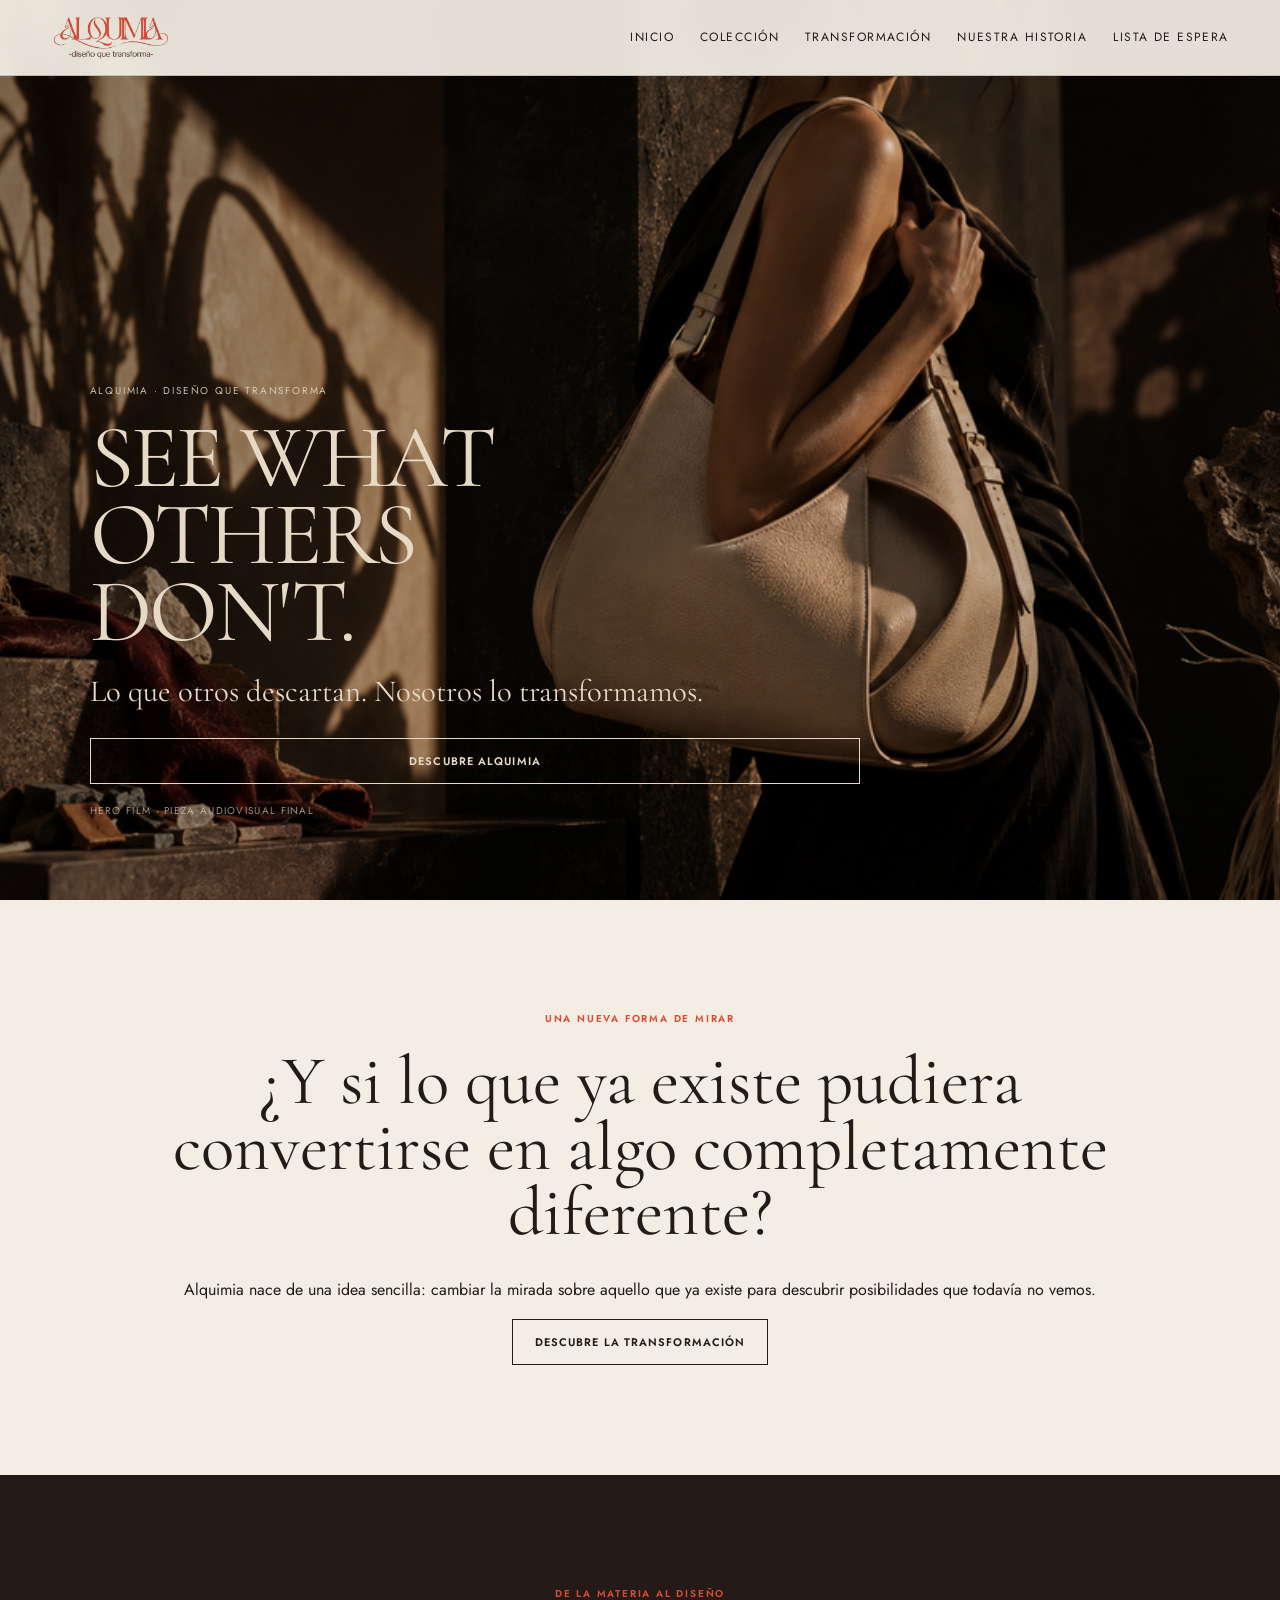
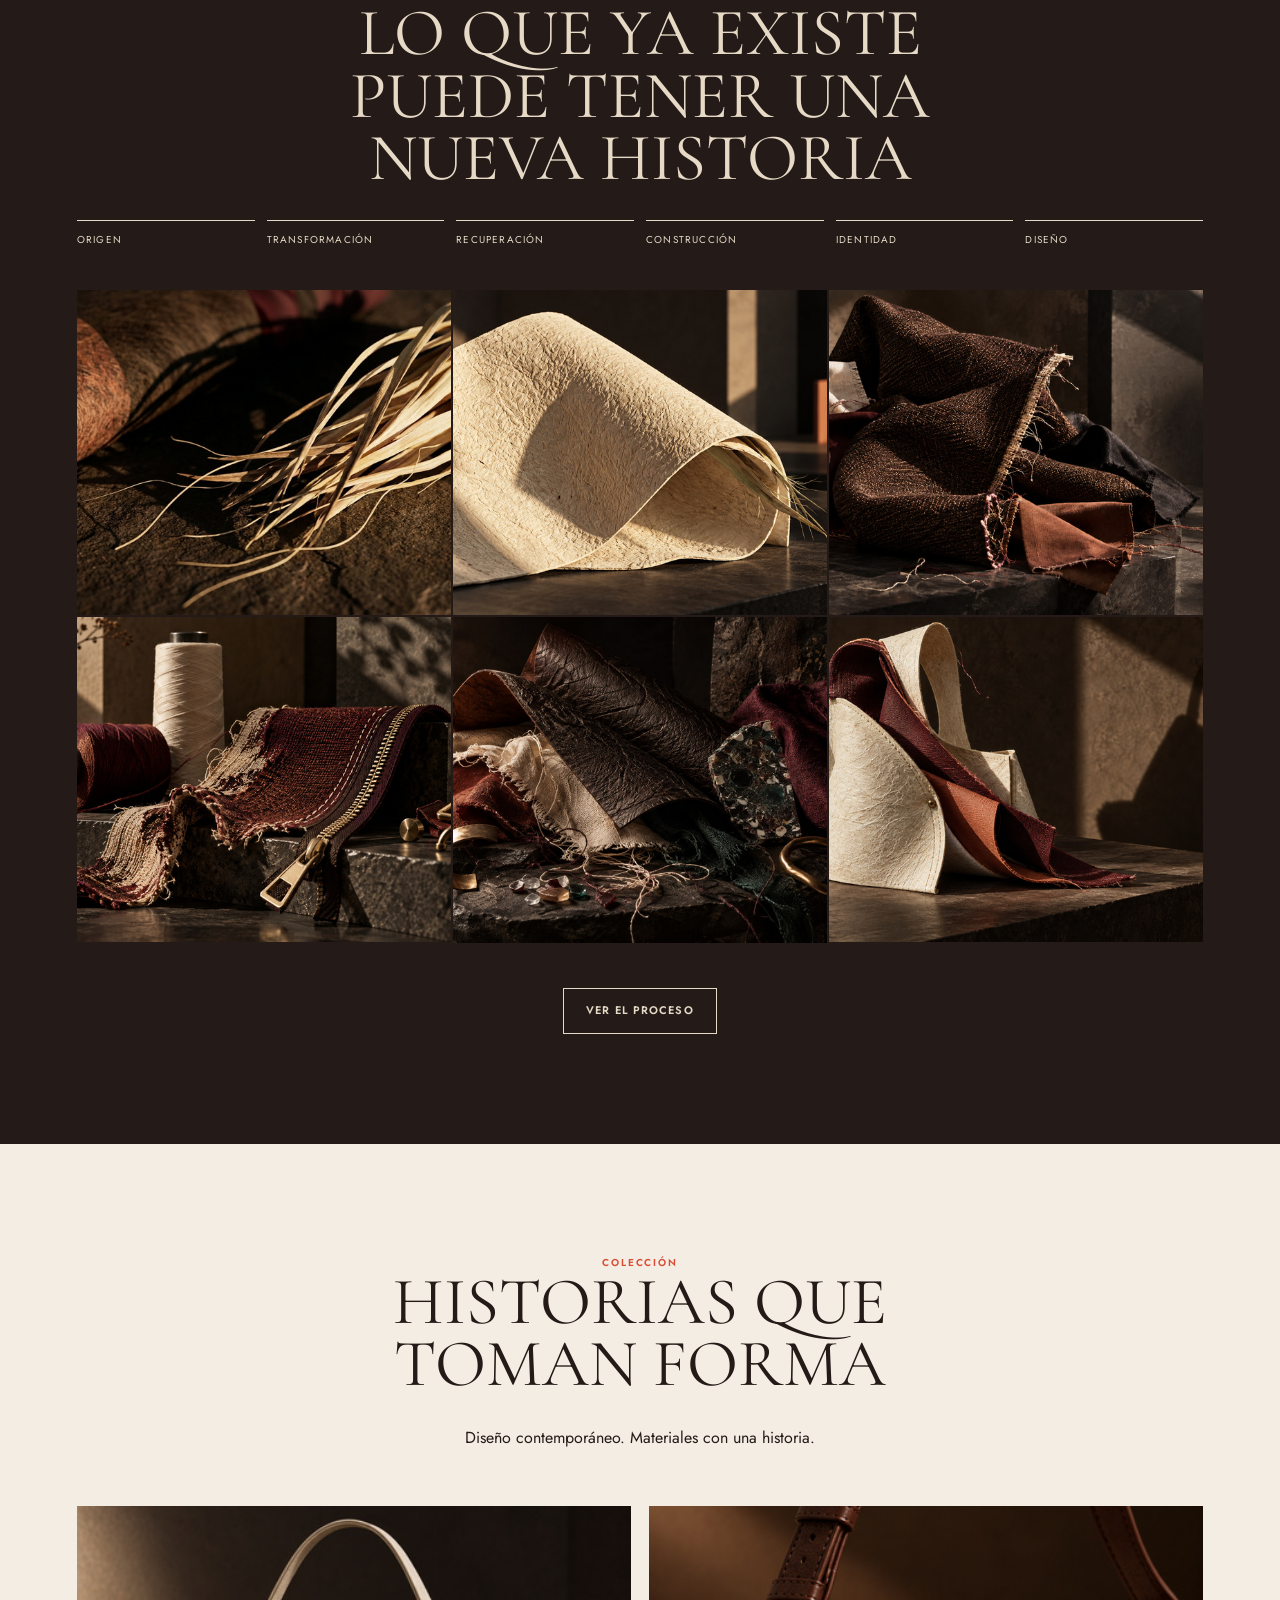
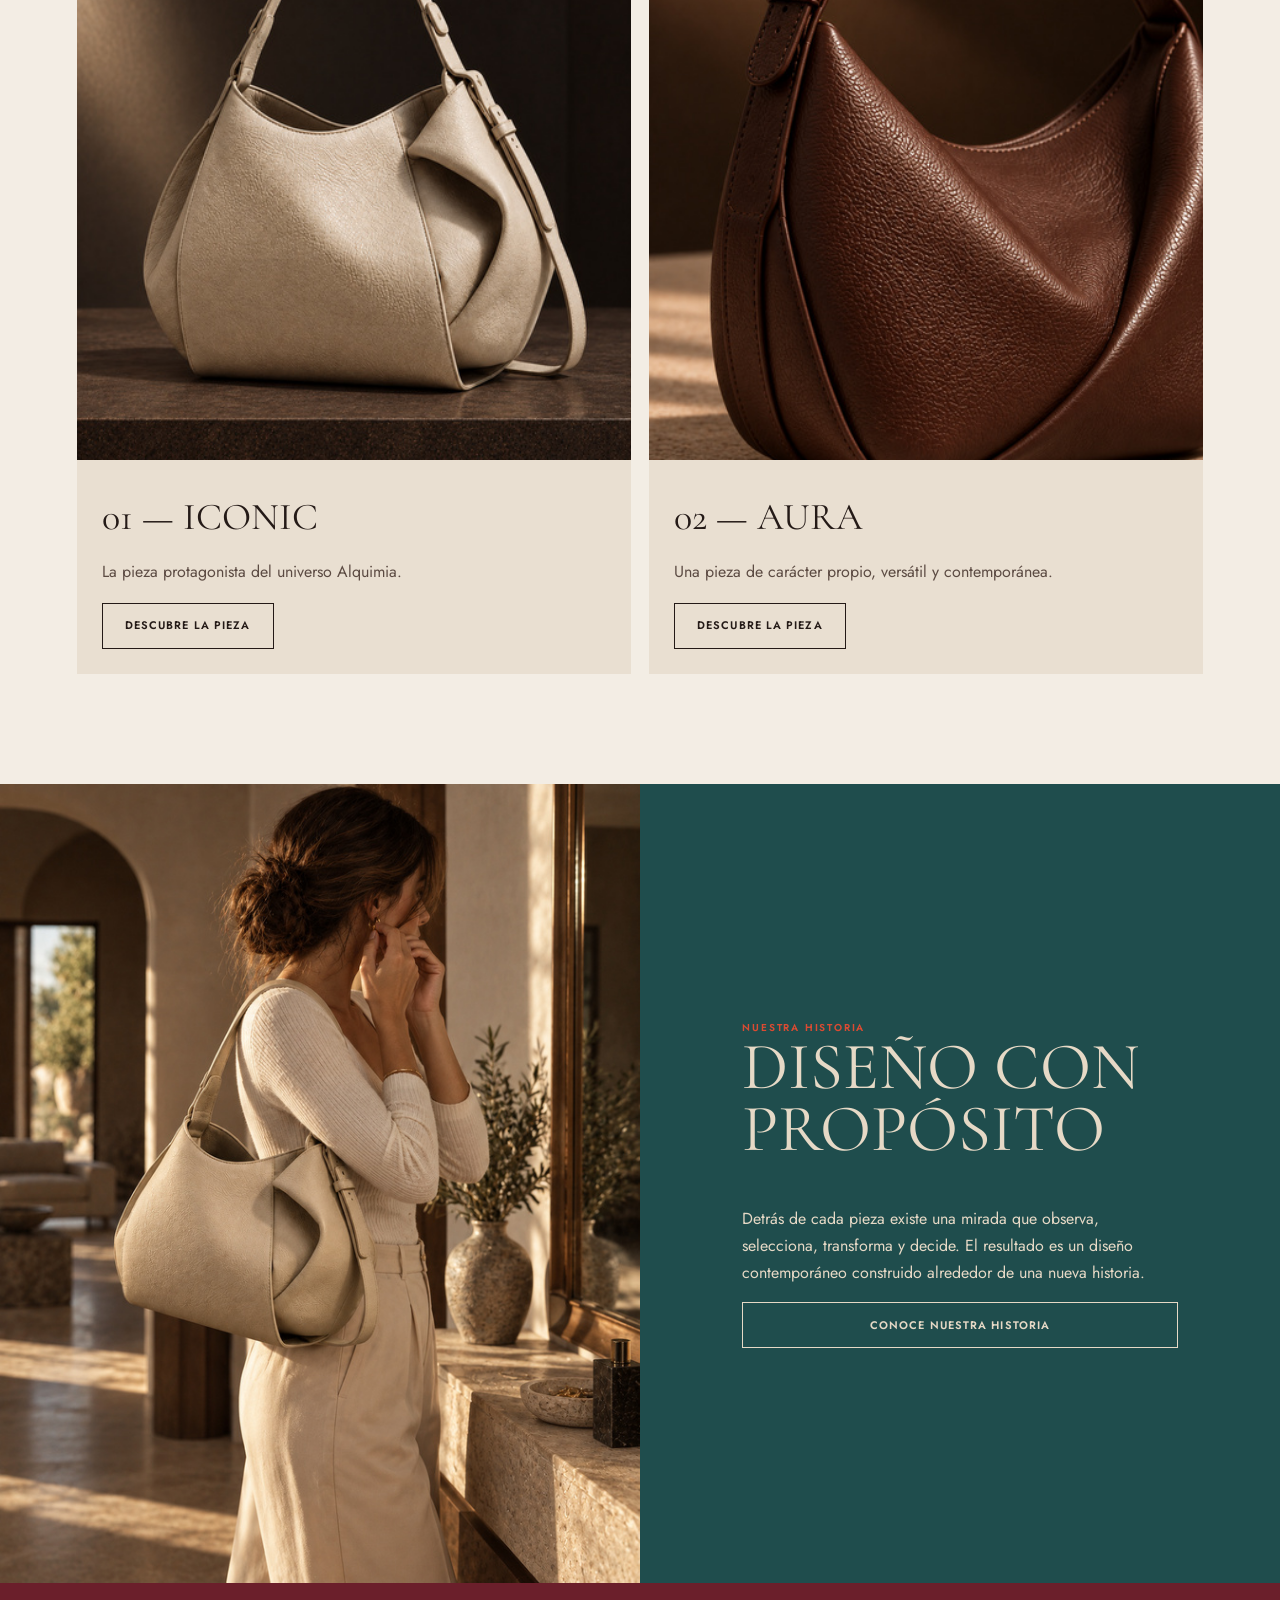
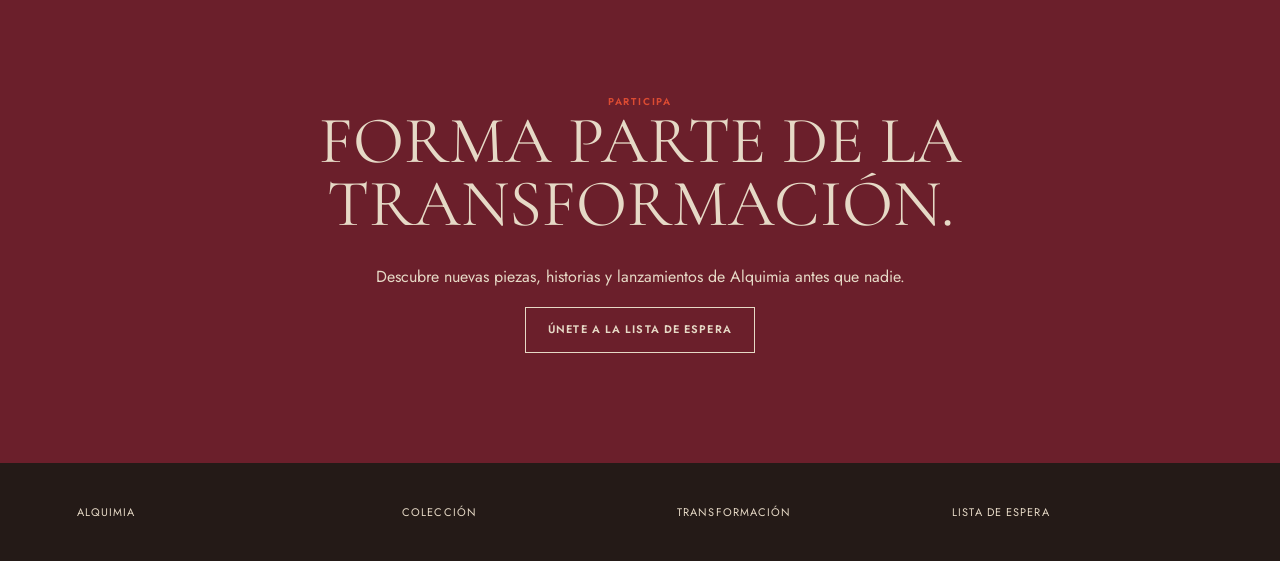
==== commit ffb82c5d: "Apply website review refinements" ====
--- a/index.html
+++ b/index.html
@@ -1,9 +1,9 @@
-<!doctype html><html lang="es"><head><meta charset="utf-8"><meta name="viewport" content="width=device-width,initial-scale=1"><title>Alquimia | Accesorios sostenibles con diseño y propósito</title><meta name="description" content="Descubre Alquimia: accesorios contemporáneos creados a partir de materiales recuperados y reciclados. Diseño con propósito, hecho en Europa."><link rel="stylesheet" href="css/style.css"></head><body>
-<header class="site-header"><a class="logo" href="index.html" aria-label="Alquimia, inicio"><img src="assets/brand/logo-alquimia.png" alt="Alquimia — diseño que transforma"></a><nav class="nav"><a href="coleccion.html">Colección</a><a href="transformacion.html">Transformación</a><a href="nuestra-historia.html">Nuestra historia</a><a href="lista-de-espera.html">Lista de espera</a></nav><button class="menu" aria-label="Abrir menú">☰</button></header>
+<!doctype html><html lang="es"><head><meta charset="utf-8"><meta name="viewport" content="width=device-width,initial-scale=1"><title>Alquimia | Accesorios sostenibles con diseño y propósito</title><meta name="description" content="Descubre Alquimia: accesorios contemporáneos creados a partir de materiales recuperados y reciclados. Diseño con propósito, hecho en Europa."><link rel="stylesheet" href="css/style.css"><link rel="icon" type="image/svg+xml" href="assets/brand/favicon.svg"></head><body>
+<header class="site-header"><a class="logo" href="index.html" aria-label="Alquimia, inicio"><img src="assets/brand/logo-alquimia.png" alt="Alquimia — diseño que transforma"></a><nav class="nav"><a href="index.html">Inicio</a><a href="coleccion.html">Colección</a><a href="transformacion.html">Transformación</a><a href="nuestra-historia.html">Nuestra historia</a><a href="lista-de-espera.html">Lista de espera</a></nav><button class="menu" aria-label="Abrir menú">☰</button></header>
 <main>
-<section class="hero-film" aria-label="Hero Film de Alquimia"><video id="hero-film" autoplay muted loop playsinline poster="assets/hero/hero-01-final.jpg" data-film="assets/hero/hero-film.mp4"></video><div class="film-copy"><div class="eyebrow">Alquimia · Diseño que transforma</div><h1 class="display">SEE WHAT<br>OTHERS<br>DON'T.</h1><p>Lo que otros descartan. Nosotros lo transformamos.</p><a class="btn" href="#mirada">Descubre Alquimia</a><div class="film-note">Hero Film · preparado para incorporar la pieza audiovisual final.</div></div></section>
+<section class="hero-film" aria-label="Hero Film de Alquimia"><video id="hero-film" autoplay muted loop playsinline poster="assets/hero/hero-01-final.jpg" data-film="assets/hero/hero-film.mp4"></video><div class="film-copy"><div class="eyebrow">Alquimia · Diseño que transforma</div><h1 class="display">SEE WHAT<br>OTHERS<br>DON'T.</h1><p>Lo que otros descartan. Nosotros lo transformamos.</p><a class="btn" href="#mirada">Descubre Alquimia</a><div class="film-note">Hero Film · pieza audiovisual final</div></div></section>
 <section id="mirada" class="section anchor"><div class="intro"><div class="kicker">Una nueva forma de mirar</div><h2 class="statement serif">¿Y si lo que ya existe pudiera convertirse en algo completamente diferente?</h2><p>Alquimia nace de una idea sencilla: cambiar la mirada sobre aquello que ya existe para descubrir posibilidades que todavía no vemos.</p><a class="btn" href="transformacion.html">Descubre la transformación</a></div></section>
-<section class="section dark"><div class="intro"><div class="kicker">De la materia al diseño</div><h2 class="section-title">LO QUE YA EXISTE<br>PUEDE TENER UNA<br>NUEVA HISTORIA</h2></div><div class="process-line"><span>Origen</span><span>Transformación</span><span>Recuperación</span><span>Construcción</span><span>Identidad</span><span>Diseño</span></div><div class="grid-6"><figure><img src="assets/transformation/ta-01.jpg" alt="Materia de Piñatex en su origen"><figcaption class="caption">01 · Origen</figcaption></figure><figure><img src="assets/transformation/ta-02.jpg" alt="Piñatex durante su transformación"><figcaption class="caption">02 · Transformación</figcaption></figure><figure><img src="assets/transformation/ta-03.jpg" alt="Textil recuperado con una nueva posibilidad"><figcaption class="caption">03 · Recuperación</figcaption></figure><figure><img src="assets/transformation/ta-04.jpg" alt="Detalle de construcción de un accesorio"><figcaption class="caption">04 · Construcción</figcaption></figure><figure><img src="assets/transformation/ta-05.jpg" alt="Materia y color del universo Alquimia"><figcaption class="caption">05 · Identidad</figcaption></figure><figure><img src="assets/transformation/ta-06.jpg" alt="Materia convertida en diseño contemporáneo"><figcaption class="caption">06 · Diseño</figcaption></figure></div><div style="text-align:center;margin-top:45px"><a class="btn" href="transformacion.html">Ver el proceso</a></div></section>
+<section class="section dark"><div class="intro"><div class="kicker">De la materia al diseño</div><h2 class="section-title">LO QUE YA EXISTE<br>PUEDE TENER UNA<br>NUEVA HISTORIA</h2></div><div class="process-line"><span>Origen</span><span>Transformación</span><span>Recuperación</span><span>Construcción</span><span>Identidad</span><span>Diseño</span></div><div class="grid-6"><figure tabindex="0"><img src="assets/transformation/ta-01.jpg" alt="Materia de Piñatex en su origen"><figcaption class="caption">01 · Origen · Observa la materia</figcaption></figure><figure tabindex="0"><img src="assets/transformation/ta-02.jpg" alt="Piñatex durante su transformación"><figcaption class="caption">02 · Transformación · Cambiar la materia</figcaption></figure><figure tabindex="0"><img src="assets/transformation/ta-03.jpg" alt="Textil recuperado con una nueva posibilidad"><figcaption class="caption">03 · Recuperación · Darle otra posibilidad</figcaption></figure><figure tabindex="0"><img src="assets/transformation/ta-04.jpg" alt="Detalle de construcción de un accesorio"><figcaption class="caption">04 · Construcción · Crear la pieza</figcaption></figure><figure tabindex="0"><img src="assets/transformation/ta-05.jpg" alt="Materia y color del universo Alquimia"><figcaption class="caption">05 · Identidad · Definir el carácter</figcaption></figure><figure tabindex="0"><img src="assets/transformation/ta-06.jpg" alt="Materia convertida en diseño contemporáneo"><figcaption class="caption">06 · Diseño · Ver lo que puede ser</figcaption></figure></div><div style="text-align:center;margin-top:45px"><a class="btn" href="transformacion.html">Ver el proceso</a></div></section>
 <section class="section"><div class="intro"><div class="kicker">Colección</div><h2 class="section-title">HISTORIAS QUE<br>TOMAN FORMA</h2><p>Diseño contemporáneo. Materiales con una historia.</p></div><div class="product-grid" style="margin-top:55px"><article class="product-card"><a class="product-image-link" href="producto-iconic.html" aria-label="Descubrir ICONIC"><img src="assets/products/hero-front.jpg" alt="ICONIC de Alquimia"></a><div class="info"><h3>01 — ICONIC</h3><p>La pieza protagonista del universo Alquimia.</p><a class="btn" href="producto-iconic.html">Descubre la pieza</a></div></article><article class="product-card"><a class="product-image-link" href="producto-aura.html" aria-label="Descubrir AURA"><img src="assets/products/secondary-front.jpg" alt="AURA de Alquimia"></a><div class="info"><h3>02 — AURA</h3><p>Una pieza de carácter propio, versátil y contemporánea.</p><a class="btn" href="producto-aura.html">Descubre la pieza</a></div></article></div></section>
 <section class="split"><div class="split-media"><img src="assets/lifestyle/life-04.jpg" alt="Iconic y estilo personal en una escena editorial"></div><div class="split-copy"><div class="kicker">Nuestra historia</div><h2 class="section-title">DISEÑO CON PROPÓSITO</h2><p>Detrás de cada pieza existe una mirada que observa, selecciona, transforma y decide. El resultado es un diseño contemporáneo construido alrededor de una nueva historia.</p><a class="btn" href="nuestra-historia.html">Conoce nuestra historia</a></div></section>
 <section class="section waitlist"><div class="waitlist-inner"><div class="kicker">Participa</div><h2 class="section-title">FORMA PARTE DE LA TRANSFORMACIÓN.</h2><p>Descubre nuevas piezas, historias y lanzamientos de Alquimia antes que nadie.</p><a class="btn" href="lista-de-espera.html">Únete a la lista de espera</a></div></section>
--- a/css/style.css
+++ b/css/style.css
@@ -10,3 +10,56 @@
 @media(max-width:800px){.site-header{height:66px}.logo{width:185px;height:58px}.logo img{width:185px;height:auto;max-height:48px}.nav{display:none;position:absolute;top:66px;left:0;right:0;background:var(--paper);padding:20px 6vw;flex-direction:column;gap:18px;border-bottom:1px solid var(--line)}.nav.open{display:flex}.menu{display:block}.hero-film{min-height:82vh;width:100%;}.film-copy{min-height:82vh;padding:0 7vw 8vh;max-width:100%;}.display{font-size:72px}.film-copy p{font-size:26px}.section{padding:78px 6vw}.grid-6{grid-template-columns:1fr 1fr}.process-line{flex-direction:column;gap:20px}.product-grid,.split,.product-page .product-hero,.alchemist-layout{grid-template-columns:1fr}.product-page .product-hero .main-image{height:65vh}.product-meta{padding:65px 7vw}.detail-grid{grid-template-columns:1fr 1fr}.material-strip{grid-template-columns:1fr}.life-grid{grid-template-columns:1fr 1fr}.form{grid-template-columns:1fr}.form .check,.form .btn,.form-message{grid-column:1}.footer{flex-direction:column}.alchemist-layout .portrait{max-height:none}.production-wide{margin-top:35px}.production-gallery{grid-template-columns:1fr;margin-top:35px}.production-gallery figcaption{font-size:10px}.collection-intro{font-size:24px}.section,.page-hero,.split,.product-page .product-hero,.footer{max-width:100%;}.detail-grid{width:100%;}.product-grid{width:100%;}.hero-film,.waitlist{width:100%;}}
 
 .product-image-link{display:block;cursor:pointer}.product-image-link:focus-visible{outline:2px solid var(--terracotta);outline-offset:4px}.product-image-link img{transition:transform .5s}.product-image-link:hover img{transform:scale(1.035)}
+
+/* --- UX review refinements --- */
+body{font-size:16px;line-height:1.7}
+h1,h2,h3,p{overflow-wrap:break-word}
+.section-title{font-size:clamp(42px,5.2vw,88px);line-height:.94}
+.display{font-size:clamp(54px,7vw,94px);line-height:.86}
+.logo{width:190px}
+.logo img{width:190px;max-height:48px}
+.nav{gap:26px;font-size:12px}
+.nav a{position:relative;padding:8px 0}
+.nav a:hover,.nav a:focus-visible{color:var(--terracotta)}
+.nav a.active{color:var(--terracotta)}
+.nav a.active:after{content:"";position:absolute;left:0;right:0;bottom:1px;height:1px;background:currentColor}
+.nav a:focus-visible,.btn:focus-visible,.menu:focus-visible,.product-card:focus-visible{outline:2px solid var(--terracotta);outline-offset:4px}
+.btn{display:inline-flex;align-items:center;justify-content:center;min-height:46px;padding:12px 22px;border:1px solid currentColor;background:transparent;color:inherit;text-transform:uppercase;letter-spacing:.1em;font-size:11px;font-weight:600;cursor:pointer;transition:background .25s,color .25s,transform .25s,border-color .25s}
+.btn:hover{background:var(--terracotta);border-color:var(--terracotta);color:#fff;transform:translateY(-1px)}
+.section.dark .btn:hover,.waitlist .btn:hover,.split-copy .btn:hover{background:var(--cream);border-color:var(--cream);color:var(--espresso)}
+.product-grid{max-width:1180px;margin-left:auto;margin-right:auto}
+.product-card{transition:transform .3s,box-shadow .3s;cursor:pointer}
+.product-card:hover{transform:translateY(-3px);box-shadow:0 14px 35px rgba(36,26,23,.12)}
+.product-image-link{overflow:hidden}
+.product-image-link img{transition:transform .6s cubic-bezier(.2,.65,.2,1)}
+.product-card:hover .product-image-link img{transform:scale(1.045)}
+.grid-6 figure{position:relative;overflow:hidden}
+.grid-6 figure:after{content:"";position:absolute;inset:0;background:linear-gradient(transparent 35%,rgba(0,0,0,.68));opacity:0;transition:opacity .3s;pointer-events:none}
+.grid-6 figure:hover:after{opacity:1}
+.grid-6 .caption{position:absolute;z-index:2;left:0;right:0;bottom:0;margin:0;padding:18px 18px 20px;color:var(--cream);transform:translateY(100%);transition:transform .3s;background:transparent}
+.grid-6 figure:hover .caption{transform:translateY(0)}
+.process-line{margin:30px 0 42px}
+.page-hero{padding-top:128px;padding-bottom:52px}
+.collection-intro{font-size:24px}
+.footer{display:grid;grid-template-columns:1.2fr repeat(3,1fr);align-items:center;gap:24px}
+.footer a{transition:color .2s}
+.footer a:hover{color:var(--terracotta)}
+.waitlist-inner{max-width:920px}
+.waitlist .form{max-width:560px;grid-template-columns:1fr}
+.waitlist .form .check,.waitlist .form .btn,.waitlist .form-message{grid-column:1}
+.waitlist input[type="text"],.waitlist input[type="email"],.waitlist input[name="name"]{width:100%}
+.check input{appearance:none;-webkit-appearance:none;flex:0 0 17px;width:17px;height:17px;border:1px solid rgba(230,217,198,.75);background:transparent;border-radius:0;cursor:pointer;position:relative}
+.check input:checked{background:var(--terracotta);border-color:var(--terracotta)}
+.check input:checked:after{content:"";position:absolute;left:5px;top:1px;width:4px;height:8px;border:solid #fff;border-width:0 1.5px 1.5px 0;transform:rotate(45deg)}
+.waitlist-page .page-hero,.waitlist-page .waitlist{min-height:calc(100vh - 76px);display:flex;align-items:center}
+.waitlist-page main{min-height:calc(100vh - 76px)}
+.success-state{animation:fadeIn .45s ease both}
+@keyframes fadeIn{from{opacity:0;transform:translateY(8px)}to{opacity:1;transform:none}}
+@media(max-width:800px){
+  .logo,.logo img{width:170px}
+  .section-title{font-size:clamp(40px,10vw,66px)}
+  .display{font-size:68px}
+  .footer{grid-template-columns:1fr}
+  .page-hero{padding-top:112px}
+  .waitlist-page .page-hero,.waitlist-page .waitlist{min-height:auto}
+}
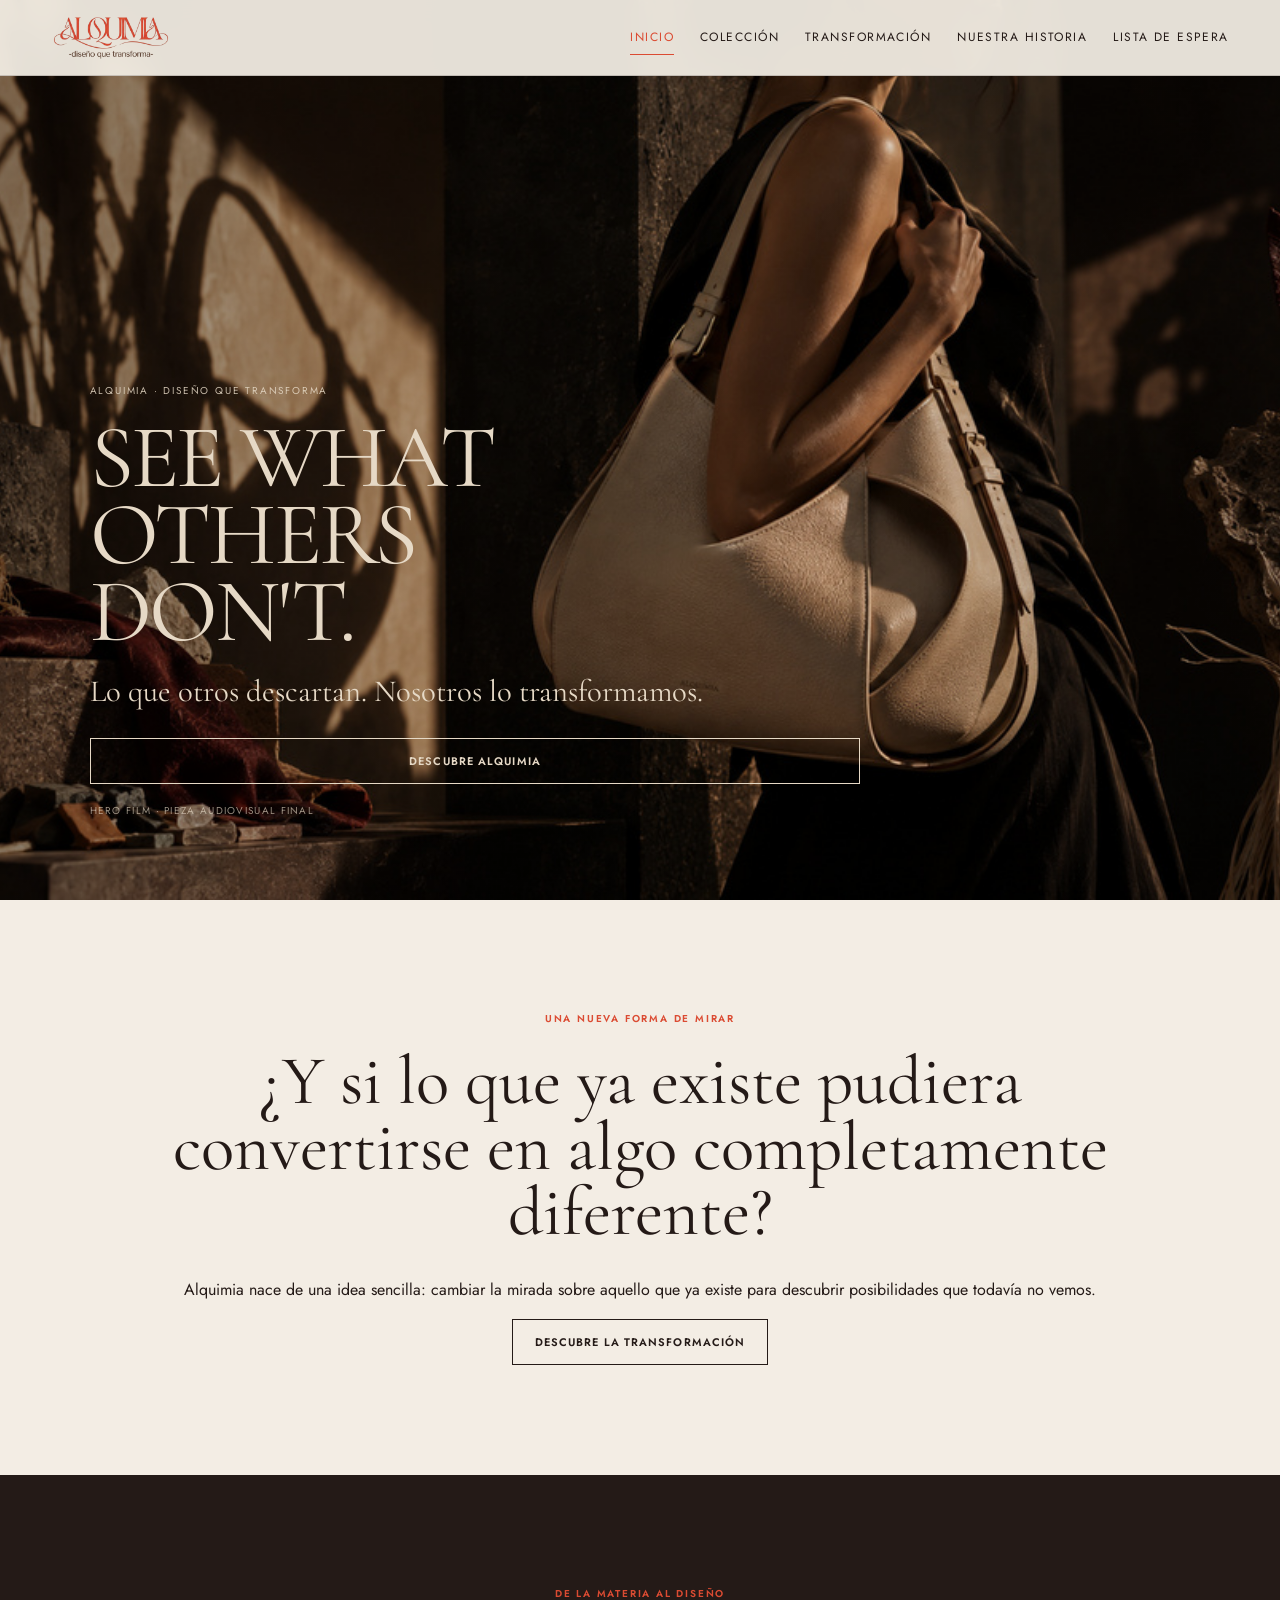
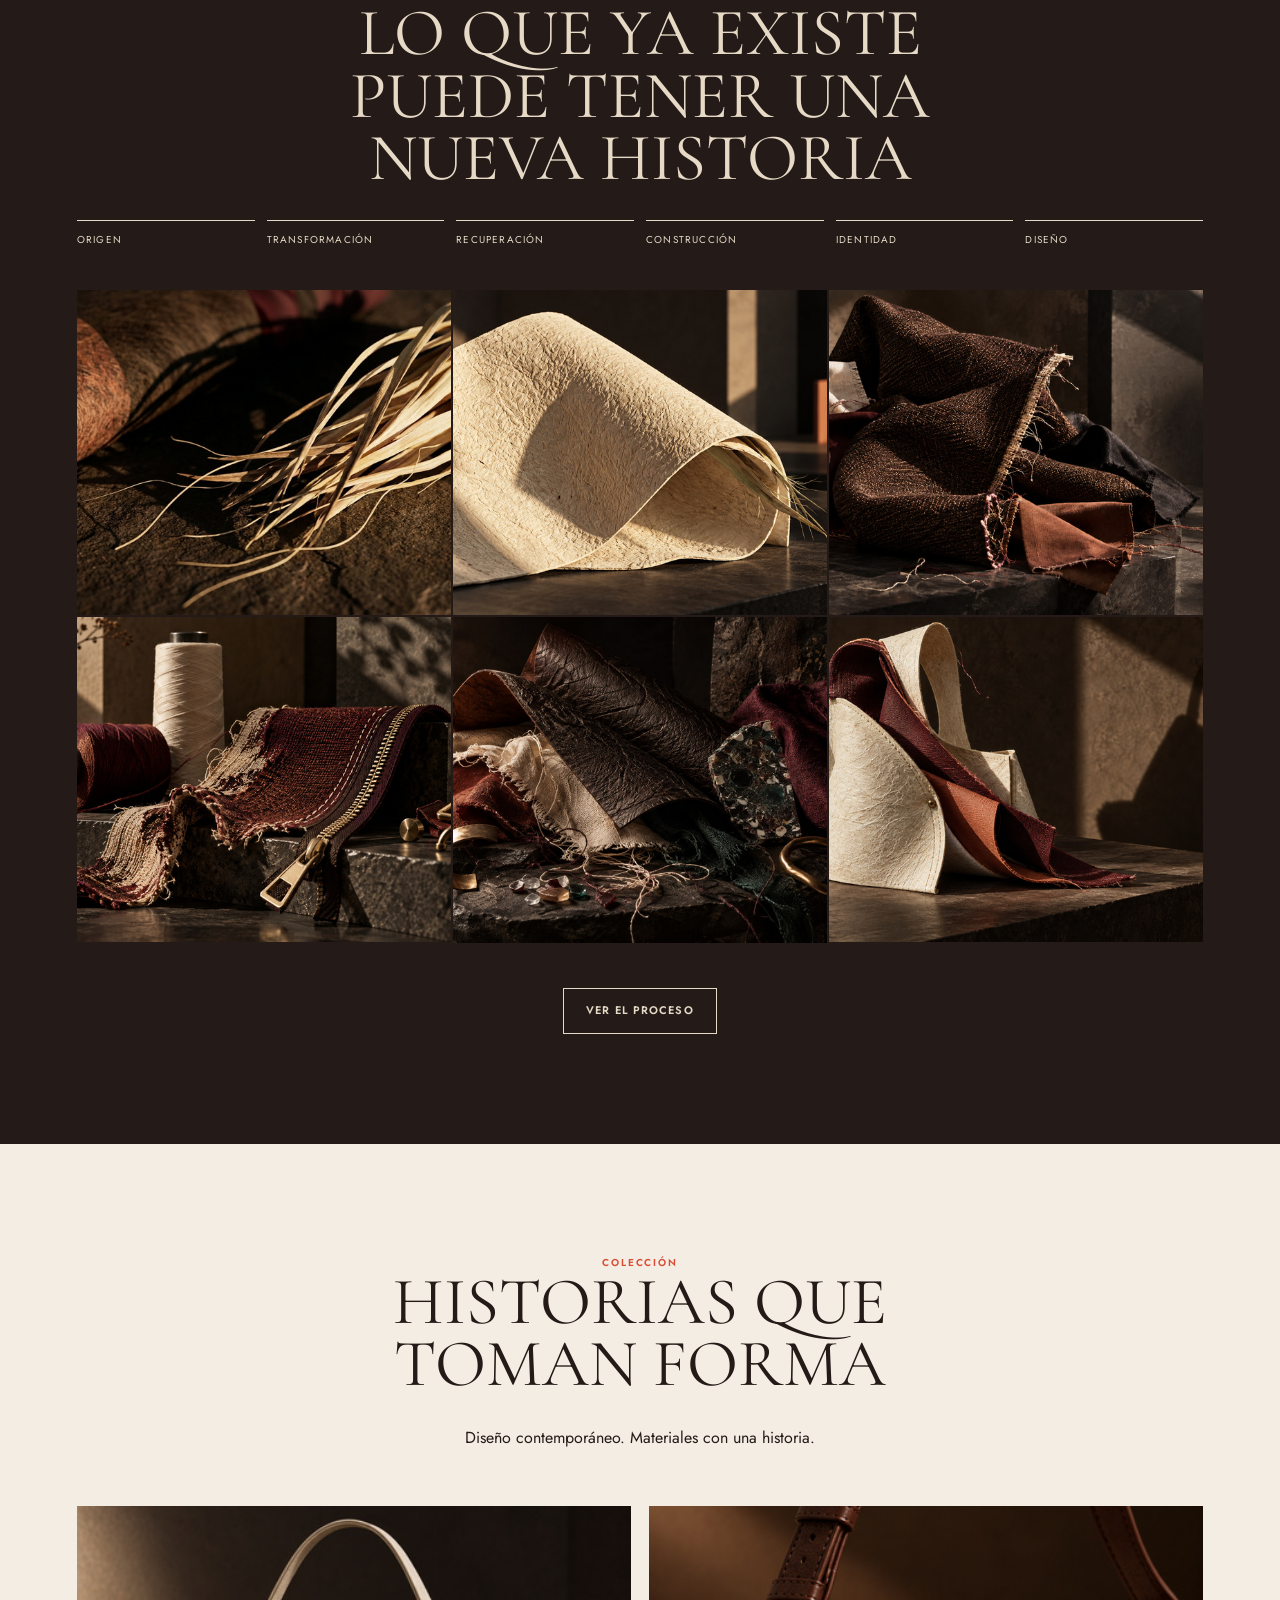
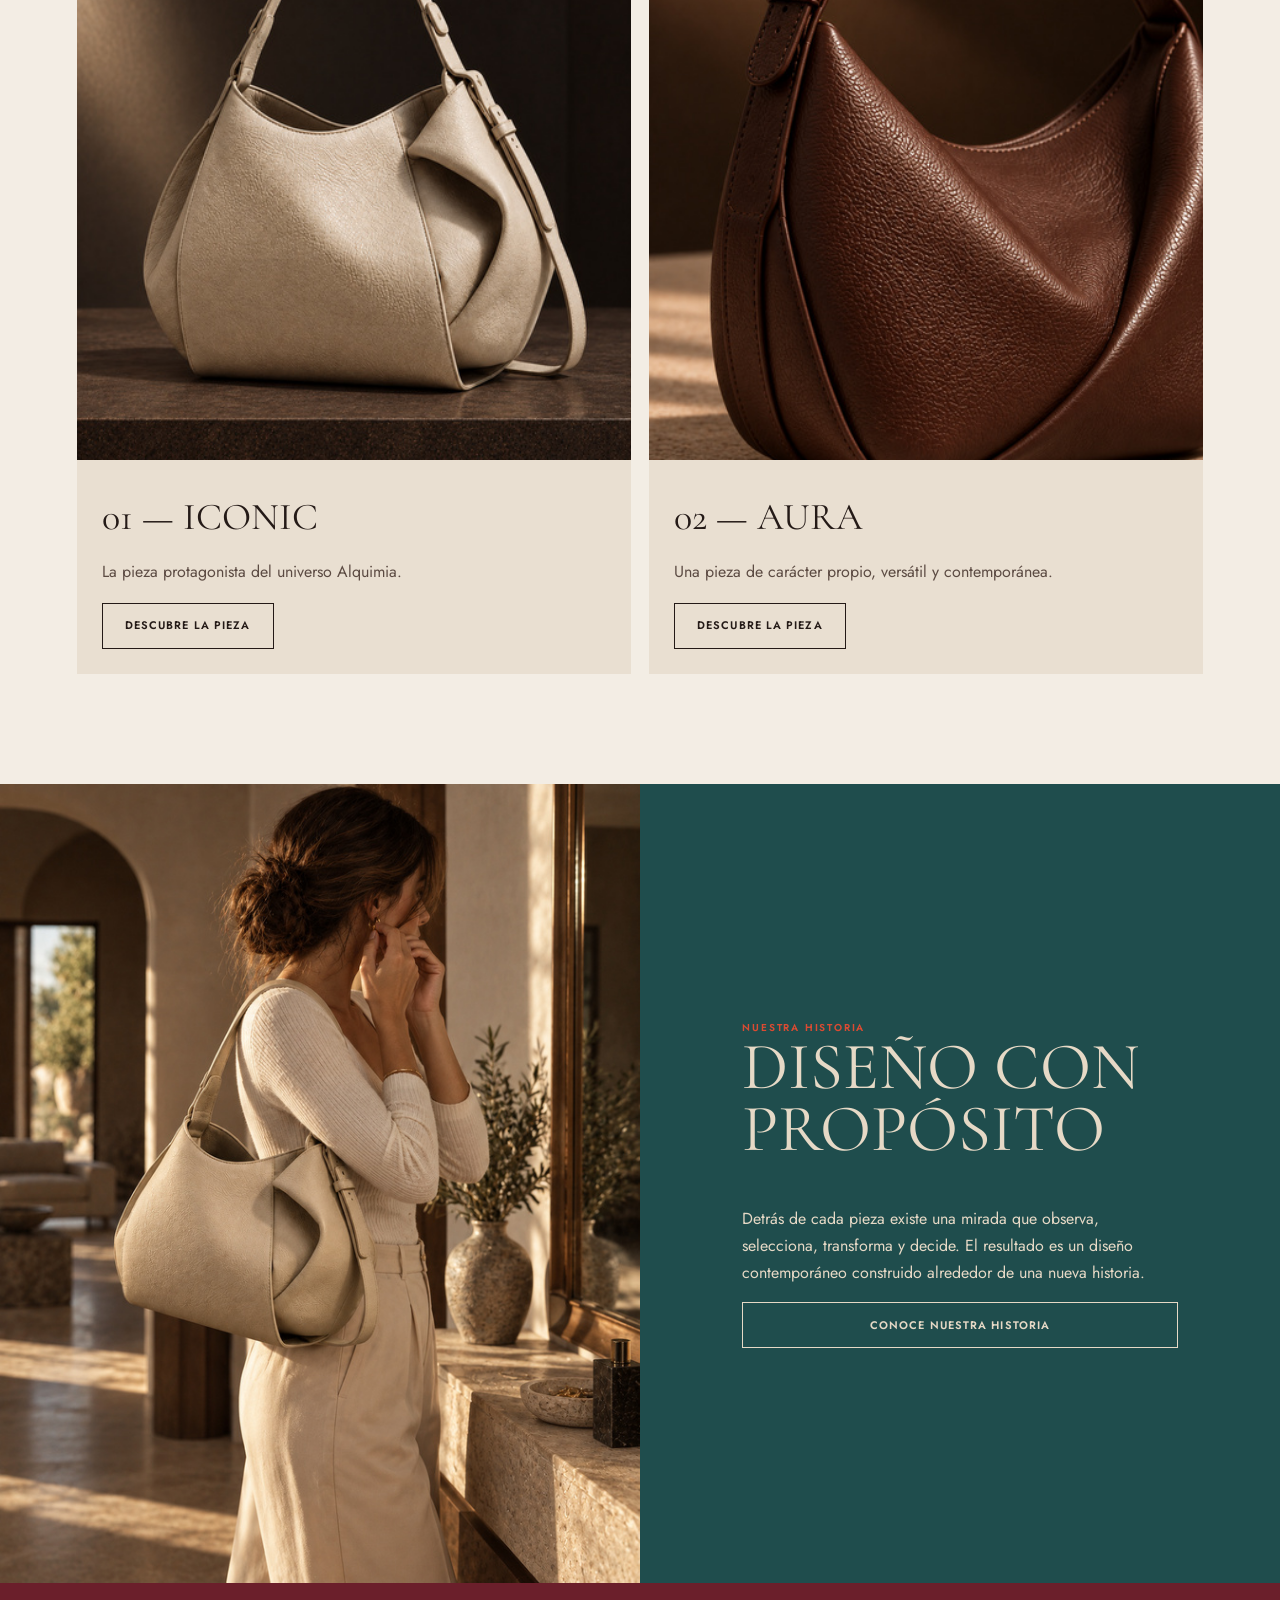
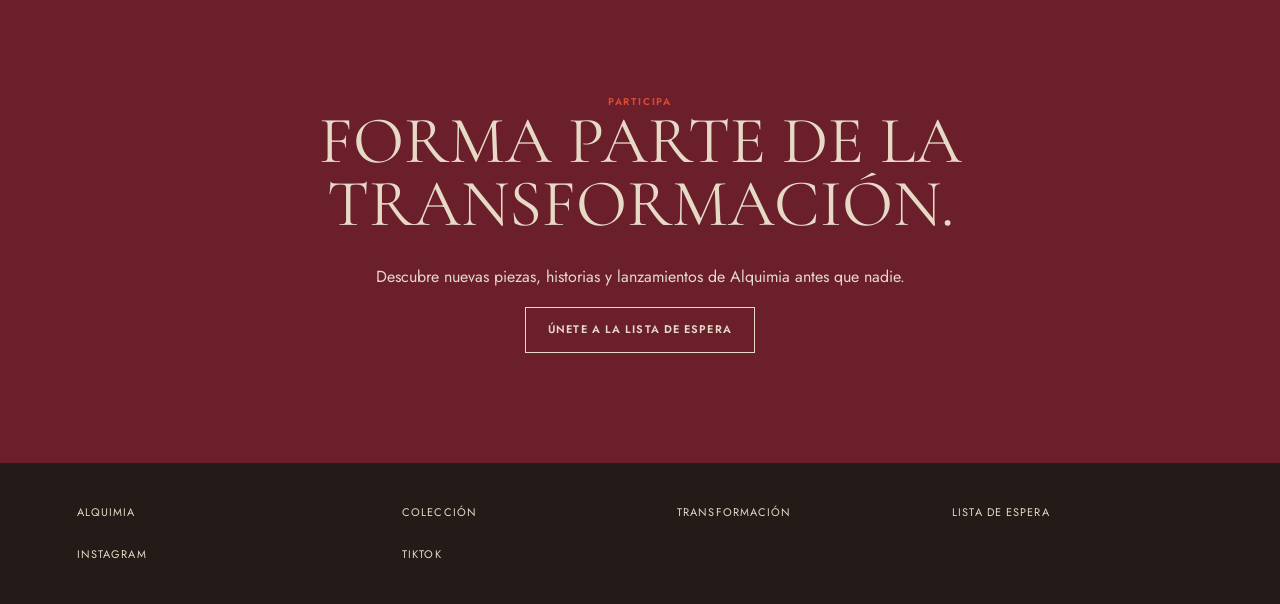
==== commit 677d62d9: "Add social links to footer" ====
--- a/index.html
+++ b/index.html
@@ -7,4 +7,4 @@
 <section class="section"><div class="intro"><div class="kicker">Colección</div><h2 class="section-title">HISTORIAS QUE<br>TOMAN FORMA</h2><p>Diseño contemporáneo. Materiales con una historia.</p></div><div class="product-grid" style="margin-top:55px"><article class="product-card"><a class="product-image-link" href="producto-iconic.html" aria-label="Descubrir ICONIC"><img src="assets/products/hero-front.jpg" alt="ICONIC de Alquimia"></a><div class="info"><h3>01 — ICONIC</h3><p>La pieza protagonista del universo Alquimia.</p><a class="btn" href="producto-iconic.html">Descubre la pieza</a></div></article><article class="product-card"><a class="product-image-link" href="producto-aura.html" aria-label="Descubrir AURA"><img src="assets/products/secondary-front.jpg" alt="AURA de Alquimia"></a><div class="info"><h3>02 — AURA</h3><p>Una pieza de carácter propio, versátil y contemporánea.</p><a class="btn" href="producto-aura.html">Descubre la pieza</a></div></article></div></section>
 <section class="split"><div class="split-media"><img src="assets/lifestyle/life-04.jpg" alt="Iconic y estilo personal en una escena editorial"></div><div class="split-copy"><div class="kicker">Nuestra historia</div><h2 class="section-title">DISEÑO CON PROPÓSITO</h2><p>Detrás de cada pieza existe una mirada que observa, selecciona, transforma y decide. El resultado es un diseño contemporáneo construido alrededor de una nueva historia.</p><a class="btn" href="nuestra-historia.html">Conoce nuestra historia</a></div></section>
 <section class="section waitlist"><div class="waitlist-inner"><div class="kicker">Participa</div><h2 class="section-title">FORMA PARTE DE LA TRANSFORMACIÓN.</h2><p>Descubre nuevas piezas, historias y lanzamientos de Alquimia antes que nadie.</p><a class="btn" href="lista-de-espera.html">Únete a la lista de espera</a></div></section>
-</main><footer class="footer"><span>Alquimia</span><a href="coleccion.html">Colección</a><a href="transformacion.html">Transformación</a><a href="lista-de-espera.html">Lista de espera</a></footer><script src="js/script.js"></script></body></html>
+</main><footer class="footer"><span>Alquimia</span><a href="coleccion.html">Colección</a><a href="transformacion.html">Transformación</a><a href="lista-de-espera.html">Lista de espera</a><a href="https://www.instagram.com/alquimia.accessorios/?stkn=MXY4cm1wZjN4dGFjZw%3D%3D&utm_source=qr" target="_blank" rel="noopener noreferrer">Instagram</a><a href="https://www.tiktok.com/@alquimia.accessor?_r=1&_t=ZN-9A3bfkNKvQN" target="_blank" rel="noopener noreferrer">TikTok</a></footer><script src="js/script.js"></script></body></html>
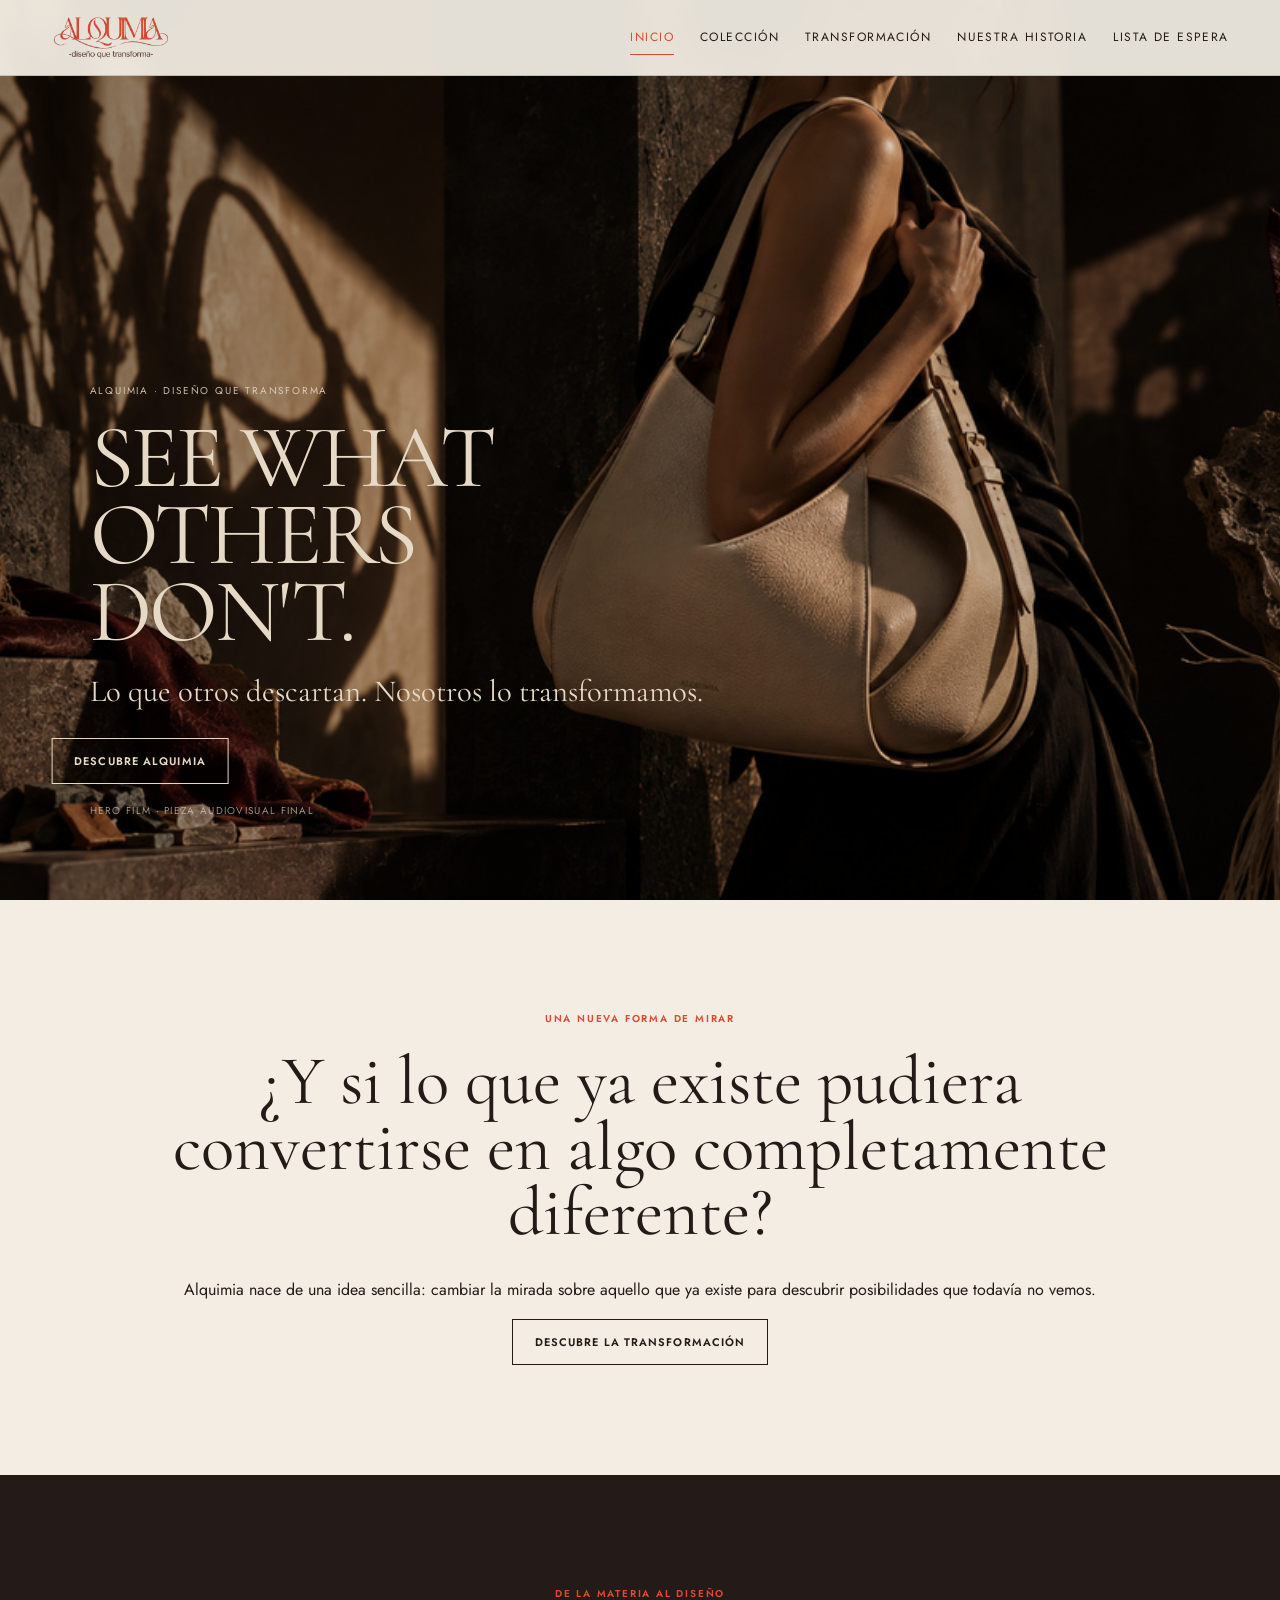
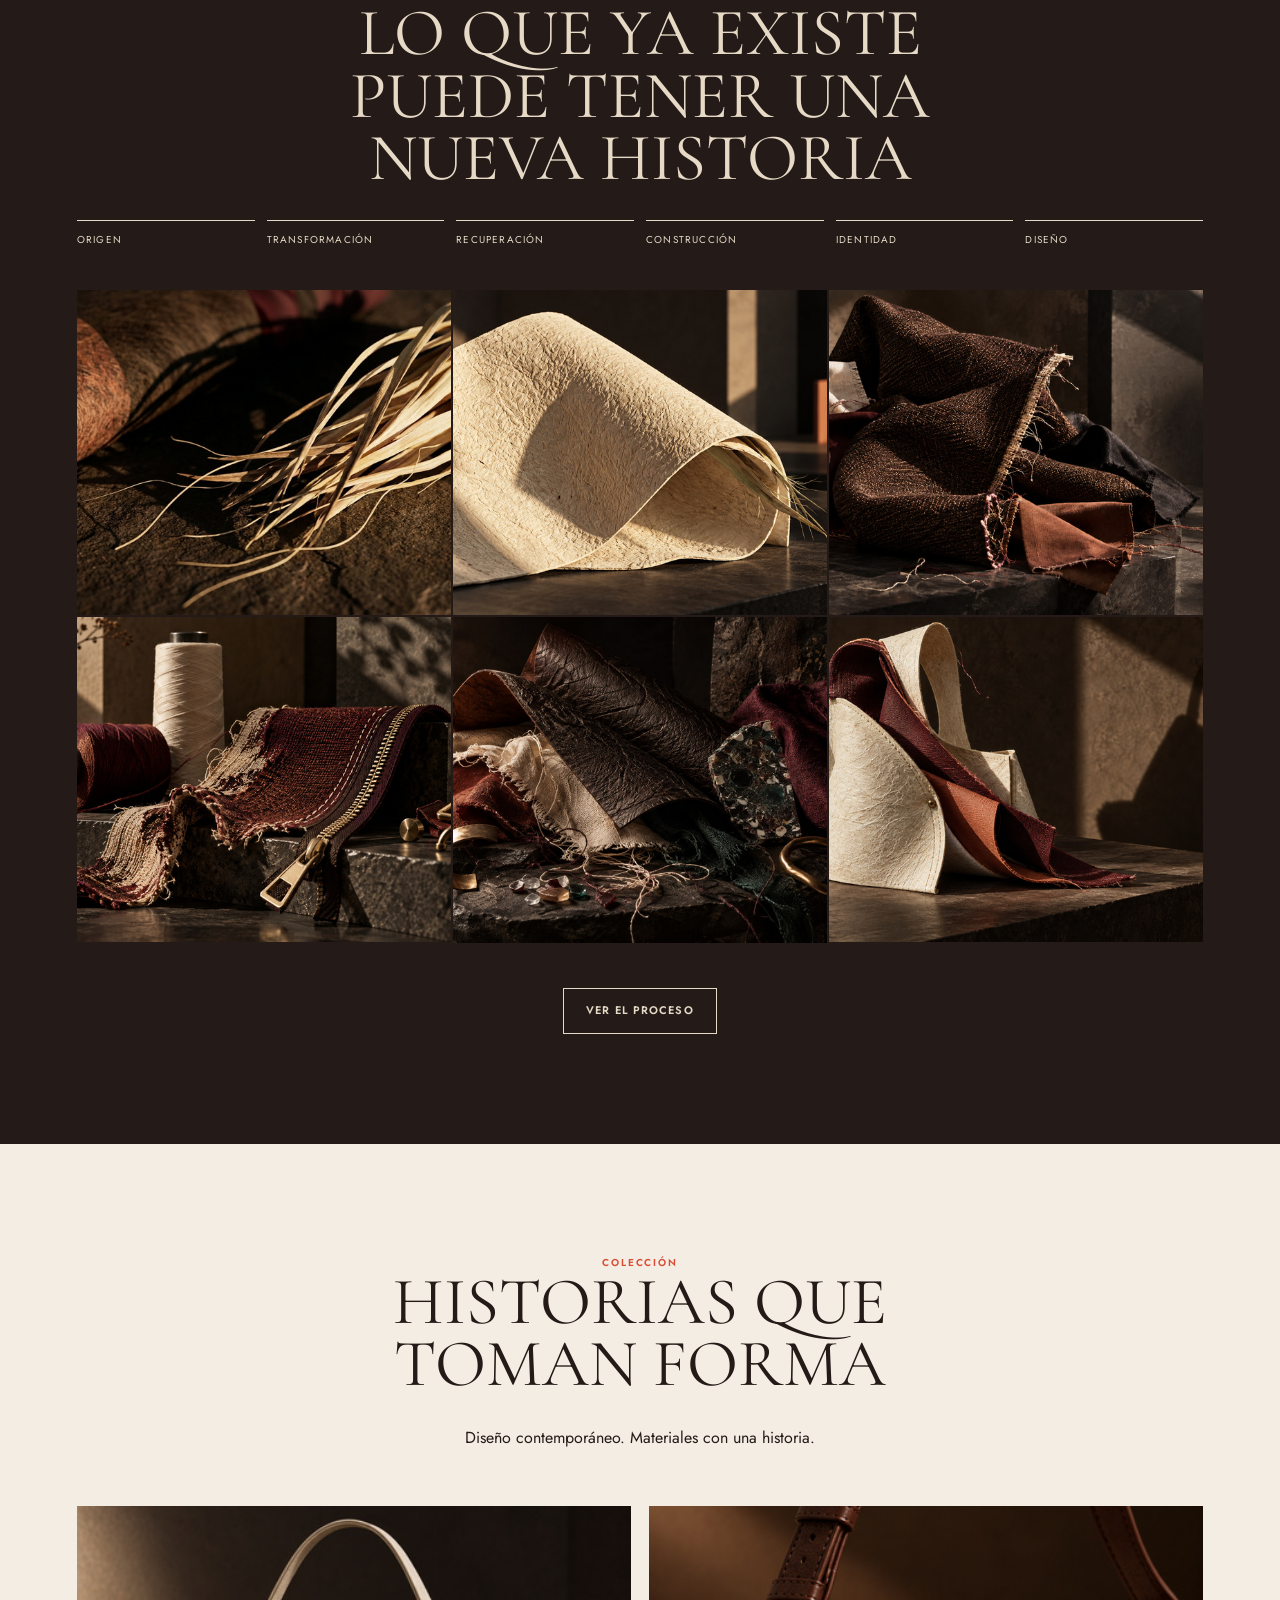
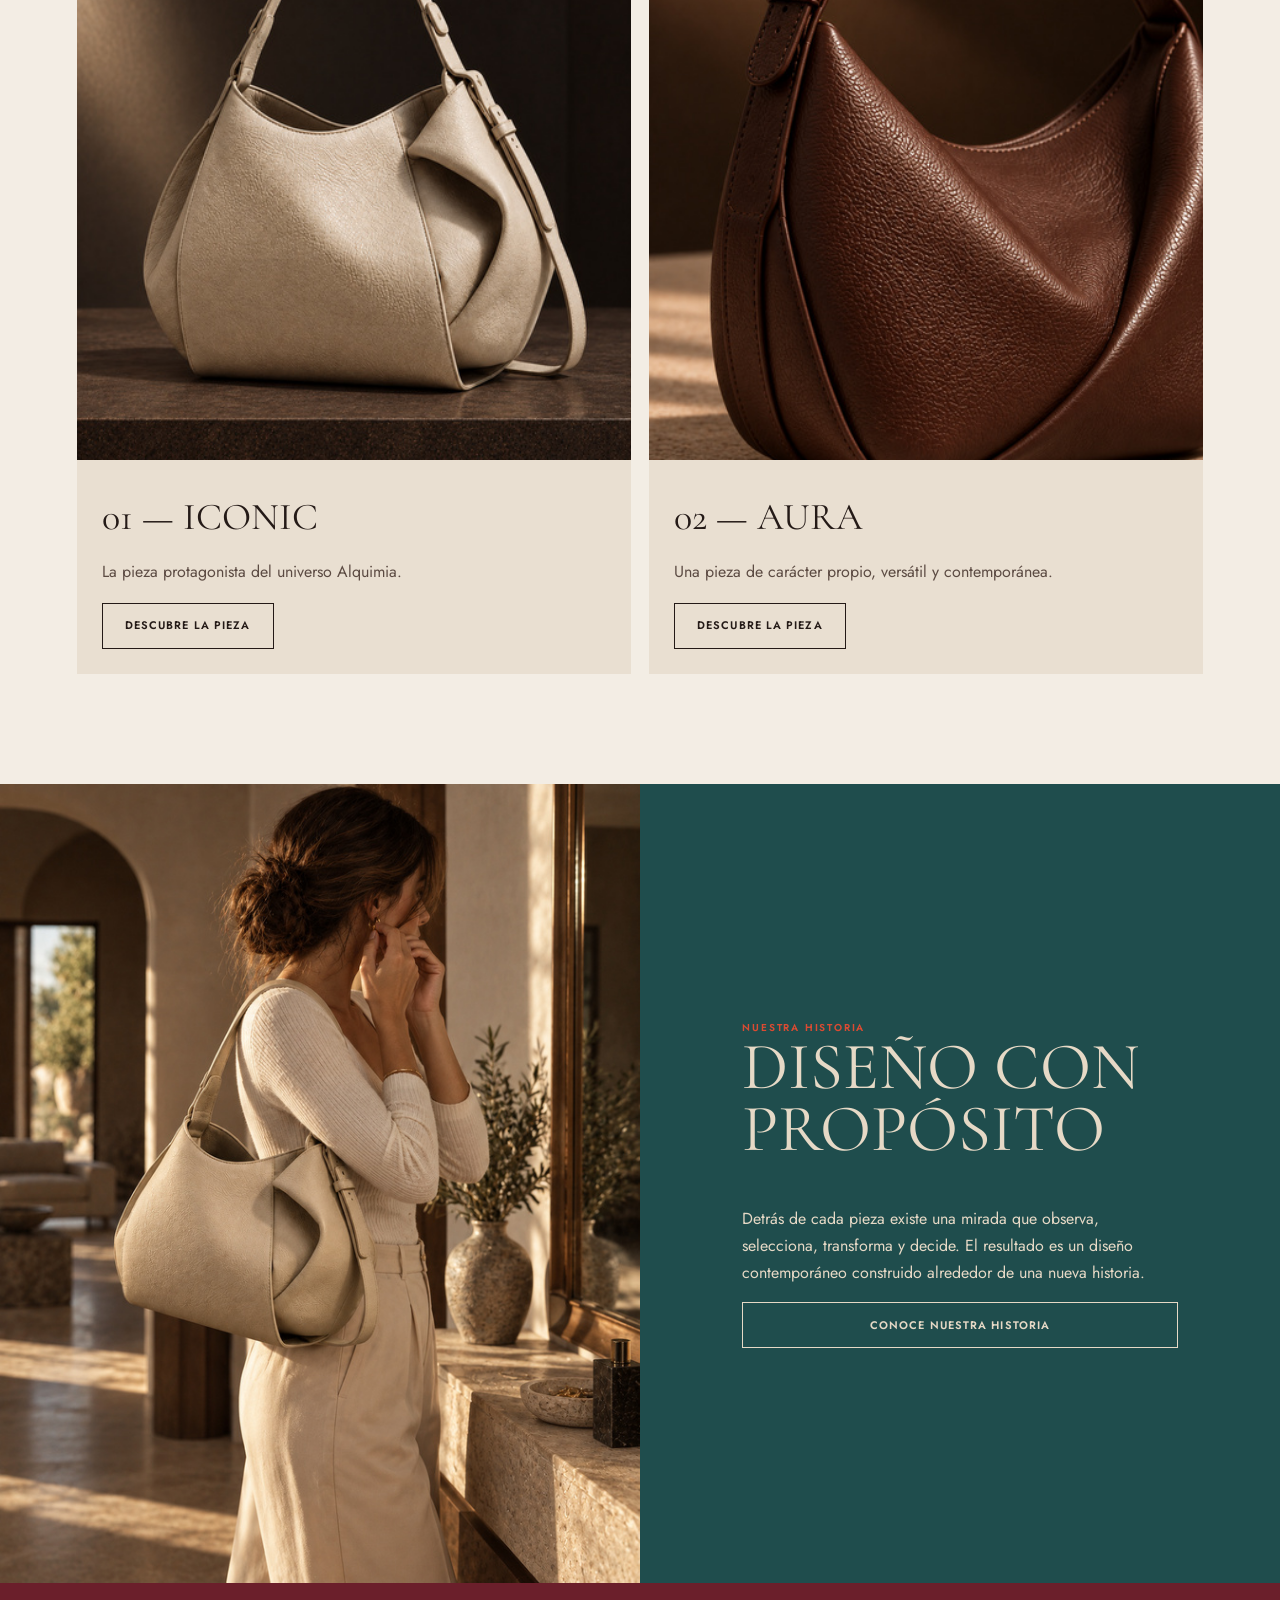
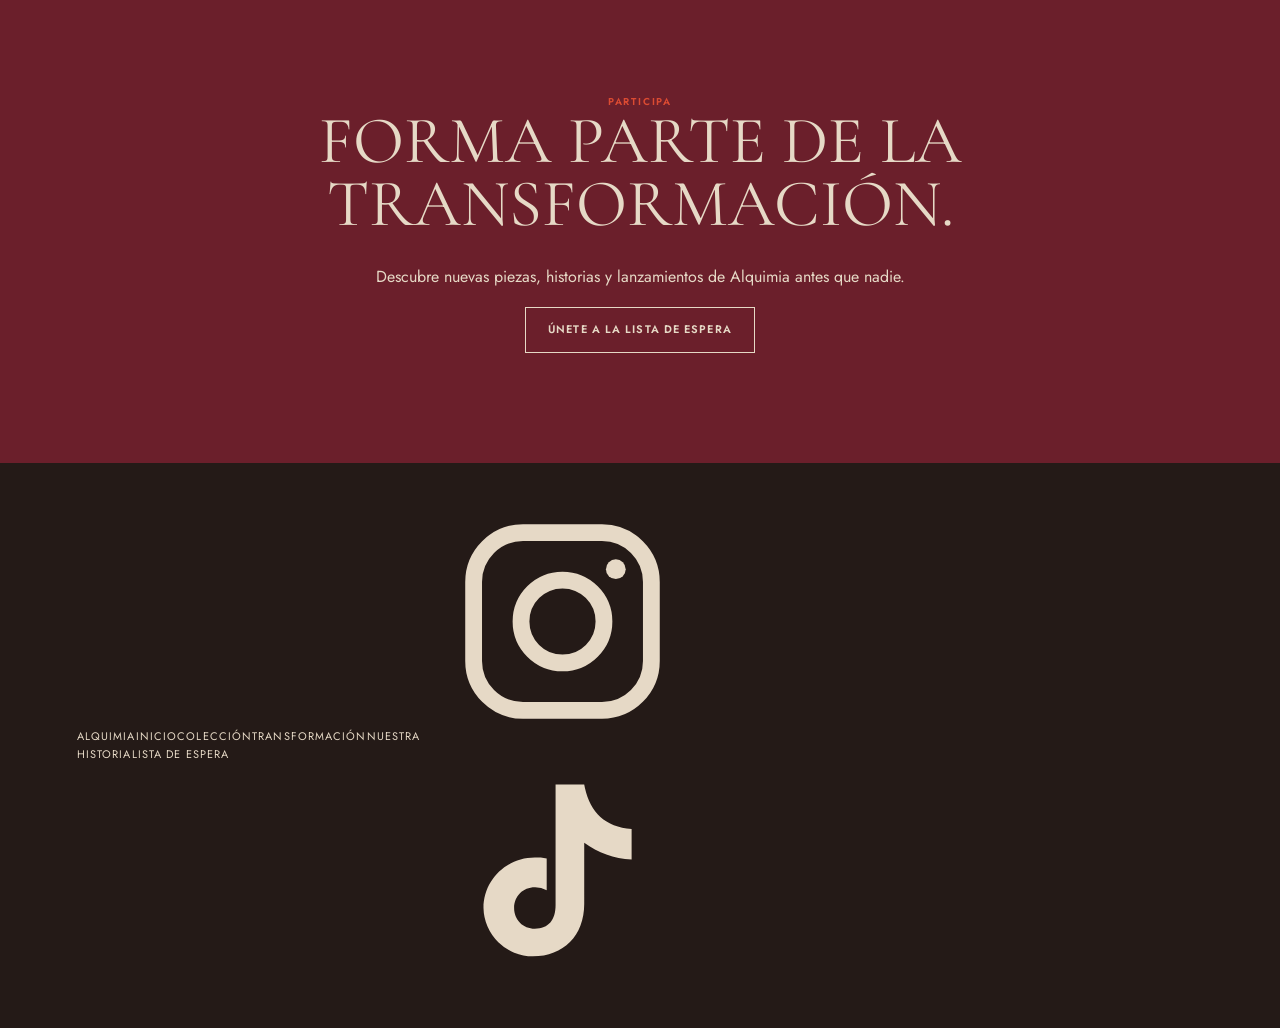
==== commit ac2c6e87: "Refine footer and page layout" ====
--- a/index.html
+++ b/index.html
@@ -7,4 +7,4 @@
 <section class="section"><div class="intro"><div class="kicker">Colección</div><h2 class="section-title">HISTORIAS QUE<br>TOMAN FORMA</h2><p>Diseño contemporáneo. Materiales con una historia.</p></div><div class="product-grid" style="margin-top:55px"><article class="product-card"><a class="product-image-link" href="producto-iconic.html" aria-label="Descubrir ICONIC"><img src="assets/products/hero-front.jpg" alt="ICONIC de Alquimia"></a><div class="info"><h3>01 — ICONIC</h3><p>La pieza protagonista del universo Alquimia.</p><a class="btn" href="producto-iconic.html">Descubre la pieza</a></div></article><article class="product-card"><a class="product-image-link" href="producto-aura.html" aria-label="Descubrir AURA"><img src="assets/products/secondary-front.jpg" alt="AURA de Alquimia"></a><div class="info"><h3>02 — AURA</h3><p>Una pieza de carácter propio, versátil y contemporánea.</p><a class="btn" href="producto-aura.html">Descubre la pieza</a></div></article></div></section>
 <section class="split"><div class="split-media"><img src="assets/lifestyle/life-04.jpg" alt="Iconic y estilo personal en una escena editorial"></div><div class="split-copy"><div class="kicker">Nuestra historia</div><h2 class="section-title">DISEÑO CON PROPÓSITO</h2><p>Detrás de cada pieza existe una mirada que observa, selecciona, transforma y decide. El resultado es un diseño contemporáneo construido alrededor de una nueva historia.</p><a class="btn" href="nuestra-historia.html">Conoce nuestra historia</a></div></section>
 <section class="section waitlist"><div class="waitlist-inner"><div class="kicker">Participa</div><h2 class="section-title">FORMA PARTE DE LA TRANSFORMACIÓN.</h2><p>Descubre nuevas piezas, historias y lanzamientos de Alquimia antes que nadie.</p><a class="btn" href="lista-de-espera.html">Únete a la lista de espera</a></div></section>
-</main><footer class="footer"><span>Alquimia</span><a href="coleccion.html">Colección</a><a href="transformacion.html">Transformación</a><a href="lista-de-espera.html">Lista de espera</a><a href="https://www.instagram.com/alquimia.accessorios/?stkn=MXY4cm1wZjN4dGFjZw%3D%3D&utm_source=qr" target="_blank" rel="noopener noreferrer">Instagram</a><a href="https://www.tiktok.com/@alquimia.accessor?_r=1&_t=ZN-9A3bfkNKvQN" target="_blank" rel="noopener noreferrer">TikTok</a></footer><script src="js/script.js"></script></body></html>
+</main><footer class="footer"><div class="footer-links"><span>Alquimia</span><a href="index.html">Inicio</a><a href="coleccion.html">Colección</a><a href="transformacion.html">Transformación</a><a href="nuestra-historia.html">Nuestra historia</a><a href="lista-de-espera.html">Lista de espera</a></div><div class="footer-social" aria-label="Redes sociales"><a href="https://www.instagram.com/alquimia.accessorios/?stkn=MXY4cm1wZjN4dGFjZw%3D%3D&utm_source=qr" target="_blank" rel="noopener noreferrer" aria-label="Instagram de Alquimia"><svg viewBox="0 0 24 24" aria-hidden="true"><rect x="3" y="3" width="18" height="18" rx="5" fill="none" stroke="currentColor" stroke-width="1.7"/><circle cx="12" cy="12" r="4.2" fill="none" stroke="currentColor" stroke-width="1.7"/><circle cx="17.4" cy="6.7" r="1" fill="currentColor"/></svg></a><a href="https://www.tiktok.com/@alquimia.accessor?_r=1&_t=ZN-9A3bfkNKvQN" target="_blank" rel="noopener noreferrer" aria-label="TikTok de Alquimia"><svg viewBox="0 0 24 24" aria-hidden="true"><path d="M14.2 4c.5 2.7 2 4.3 4.8 4.5v3.1c-1.8-.1-3.4-.7-4.8-1.7v6.2c0 3.2-2.1 5.3-5.2 5.3A5 5 0 0 1 4 16.5c0-2.8 2.3-5.1 5.2-5.1.4 0 .8 0 1.2.1v3.2a2.4 2.4 0 0 0-1.2-.3c-1.2 0-2.1.9-2.1 2.1s.9 2.1 2.1 2.1c1.4 0 2.1-.9 2.1-2.4V4h2.9Z" fill="currentColor"/></svg></a></div></footer><script src="js/script.js"></script></body></html>
--- a/css/style.css
+++ b/css/style.css
@@ -63,3 +63,6 @@
   .page-hero{padding-top:112px}
   .waitlist-page .page-hero,.waitlist-page .waitlist{min-height:auto}
 }
+
+/* Home hero CTA position */
+@media(min-width:801px){.hero-film .film-copy .btn{align-self:flex-start;transform:translateX(-3vw)}.hero-film .film-copy .btn:hover{transform:translate(-3vw,-1px)}}
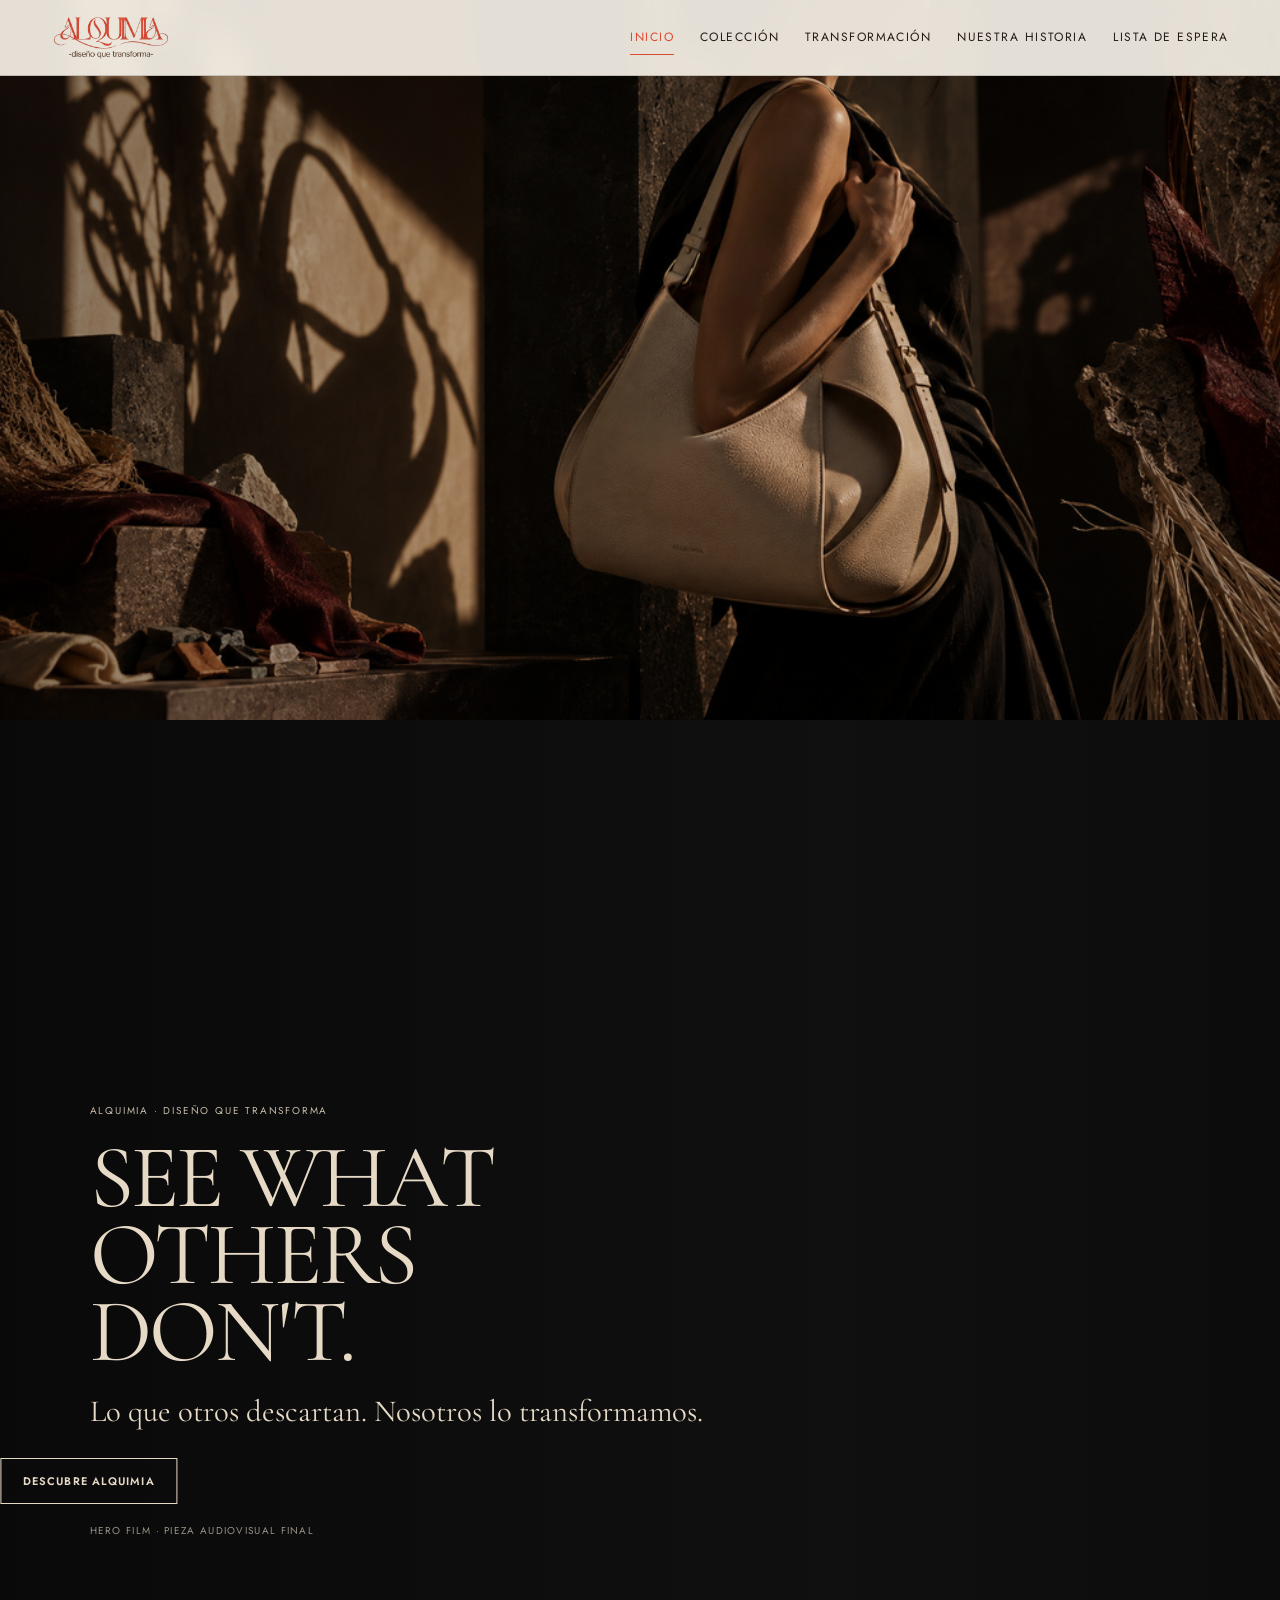
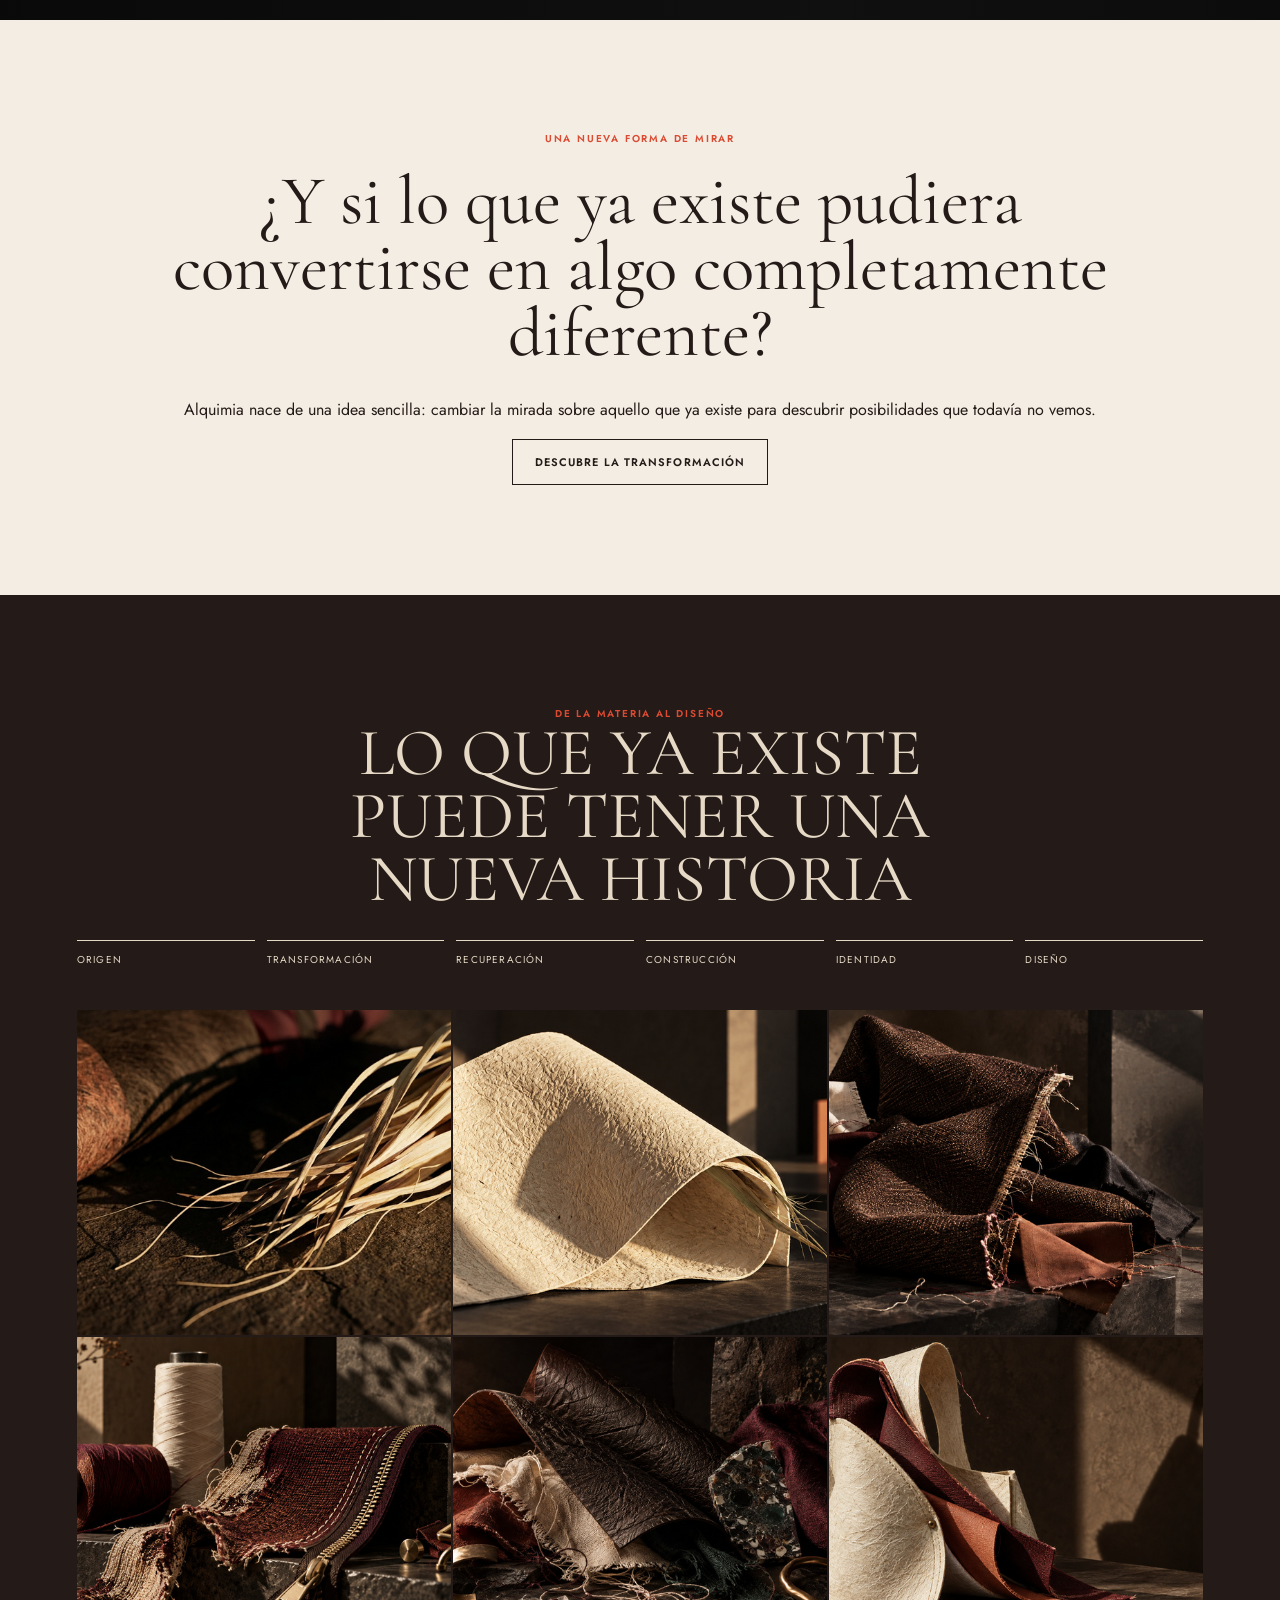
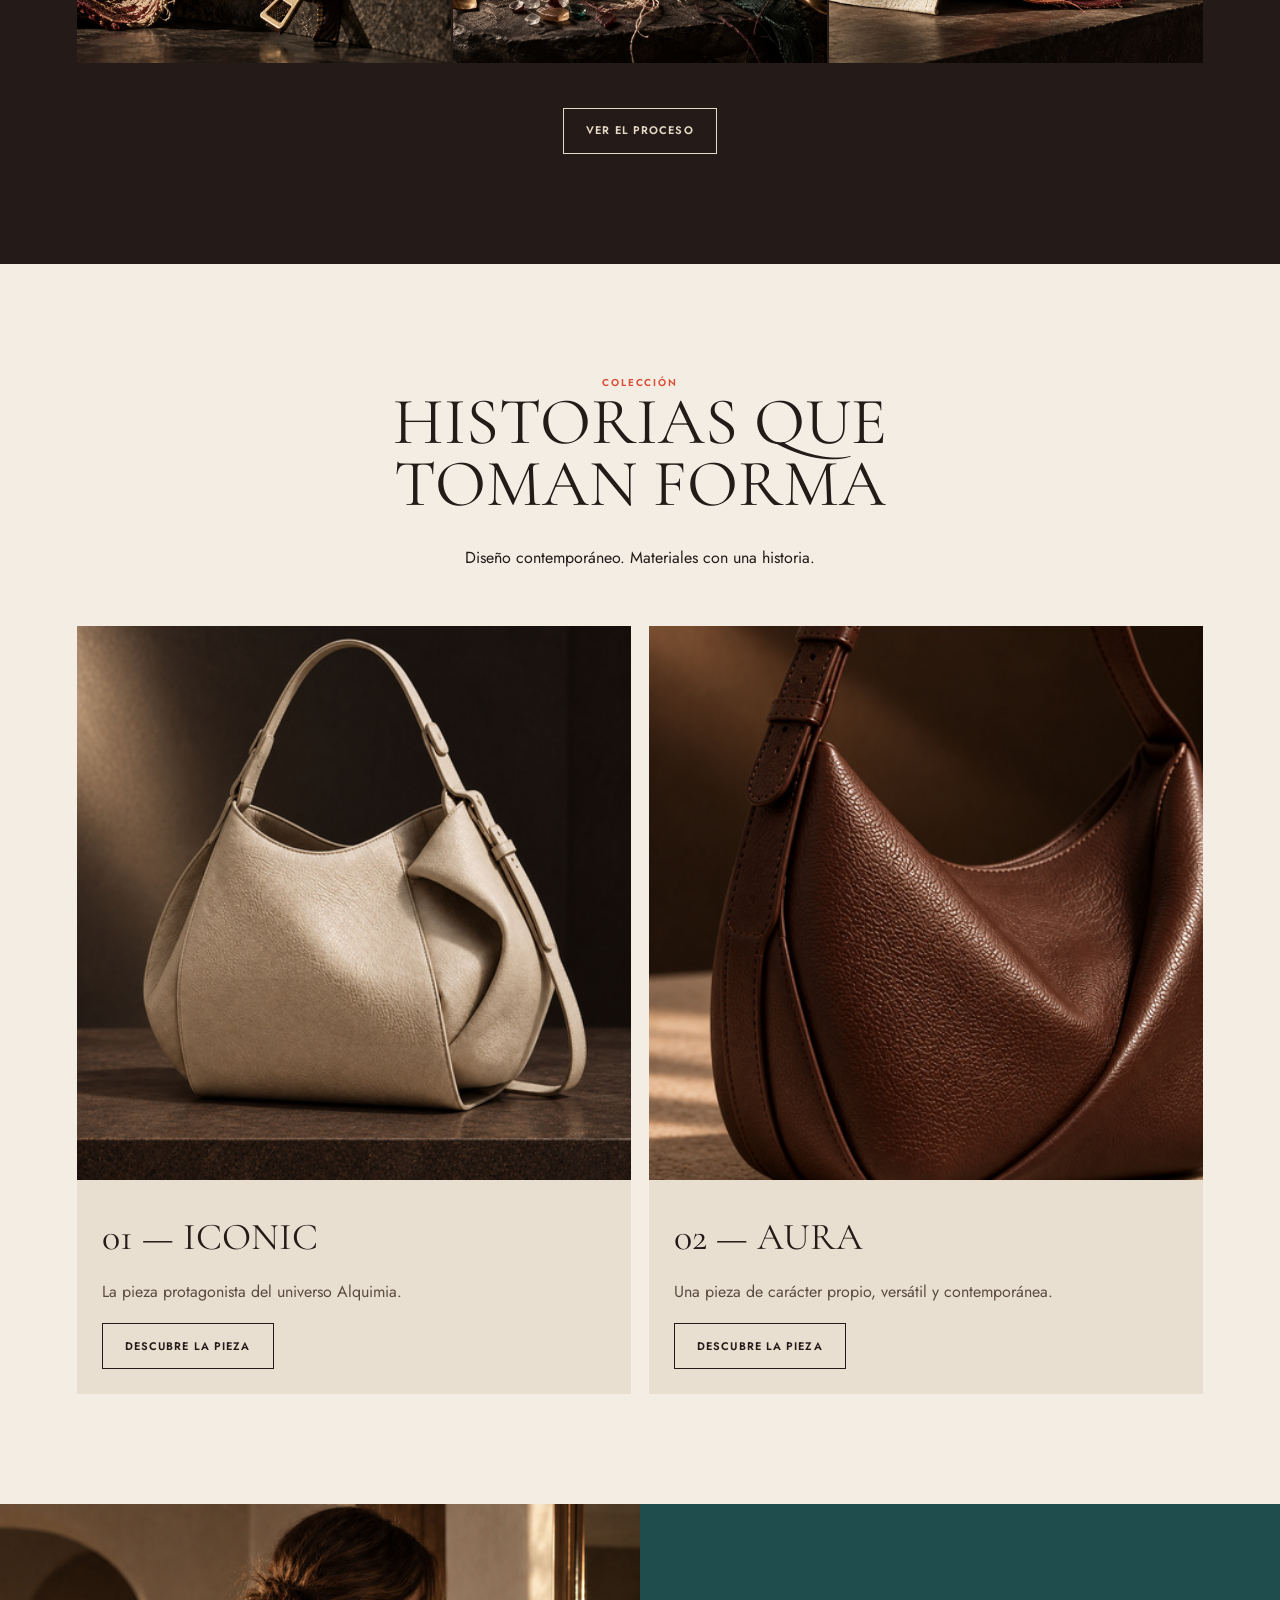
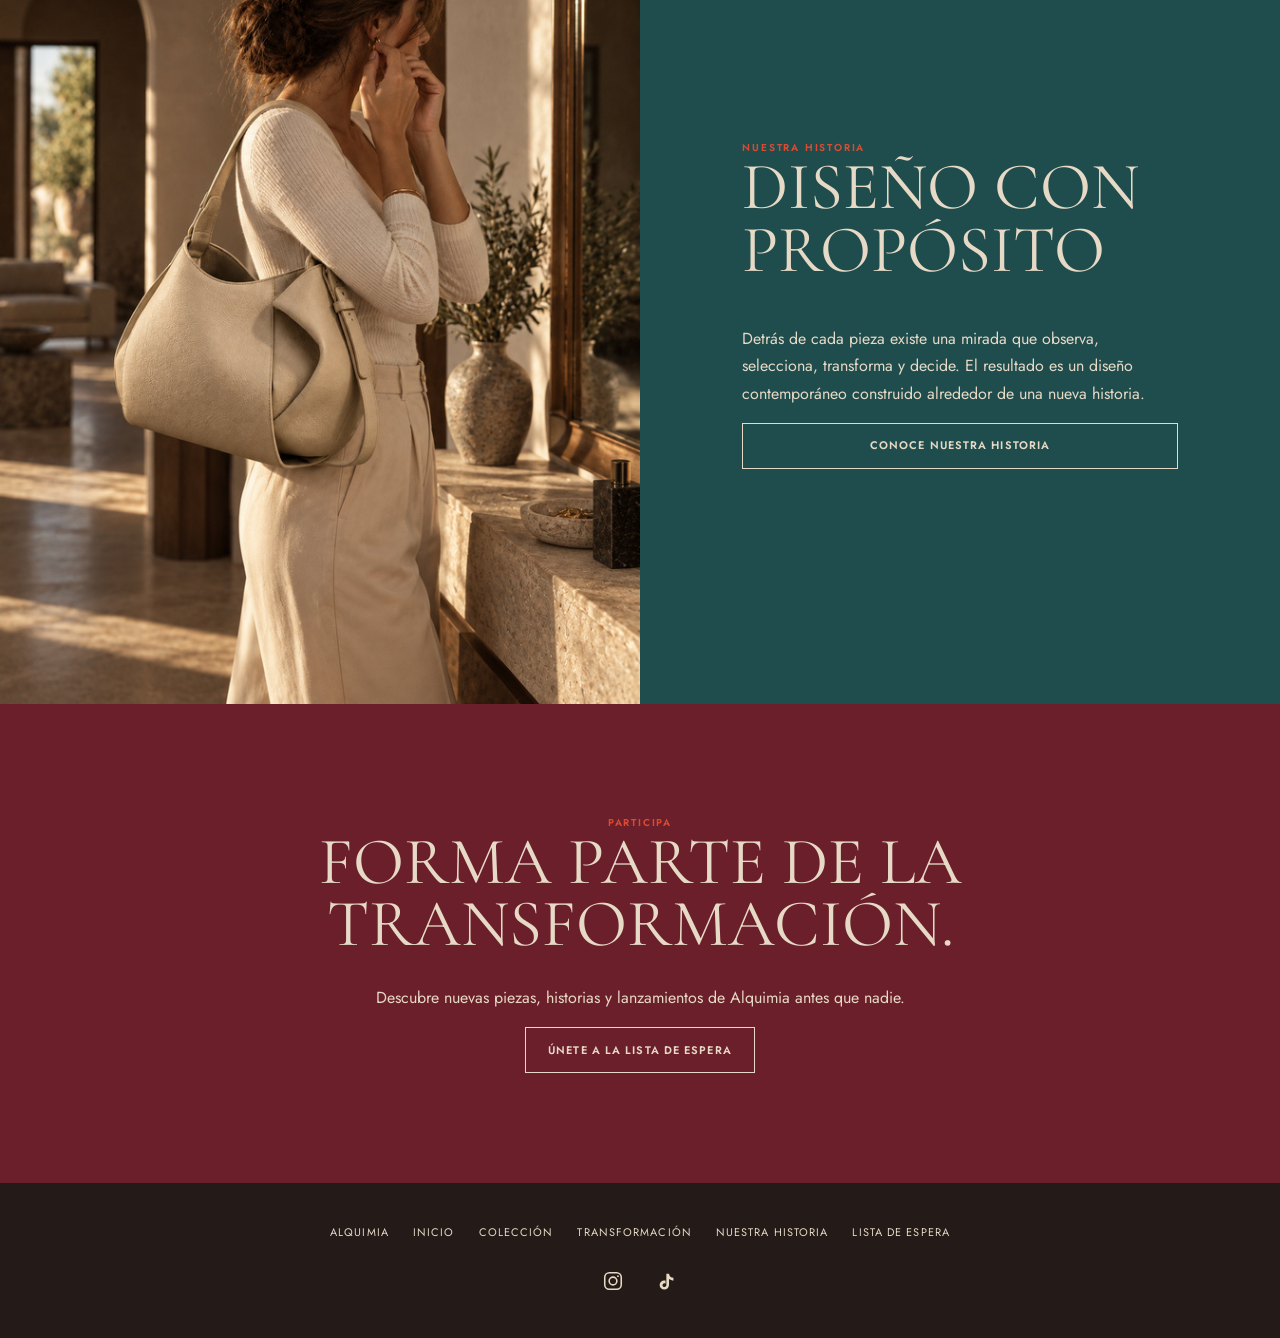
==== commit 3b6e7e7e: "Restore hero visual image on homepage" ====
--- a/index.html
+++ b/index.html
@@ -1,7 +1,7 @@
 <!doctype html><html lang="es"><head><meta charset="utf-8"><meta name="viewport" content="width=device-width,initial-scale=1"><title>Alquimia | Accesorios sostenibles con diseño y propósito</title><meta name="description" content="Descubre Alquimia: accesorios contemporáneos creados a partir de materiales recuperados y reciclados. Diseño con propósito, hecho en Europa."><link rel="stylesheet" href="css/style.css"><link rel="icon" type="image/svg+xml" href="assets/brand/favicon.svg"></head><body>
 <header class="site-header"><a class="logo" href="index.html" aria-label="Alquimia, inicio"><img src="assets/brand/logo-alquimia.png" alt="Alquimia — diseño que transforma"></a><nav class="nav"><a href="index.html">Inicio</a><a href="coleccion.html">Colección</a><a href="transformacion.html">Transformación</a><a href="nuestra-historia.html">Nuestra historia</a><a href="lista-de-espera.html">Lista de espera</a></nav><button class="menu" aria-label="Abrir menú">☰</button></header>
 <main>
-<section class="hero-film" aria-label="Hero Film de Alquimia"><video id="hero-film" autoplay muted loop playsinline poster="assets/hero/hero-01-final.jpg" data-film="assets/hero/hero-film.mp4"></video><div class="film-copy"><div class="eyebrow">Alquimia · Diseño que transforma</div><h1 class="display">SEE WHAT<br>OTHERS<br>DON'T.</h1><p>Lo que otros descartan. Nosotros lo transformamos.</p><a class="btn" href="#mirada">Descubre Alquimia</a><div class="film-note">Hero Film · pieza audiovisual final</div></div></section>
+<section class="hero-film" aria-label="Hero visual de Alquimia"><img id="hero-film" src="assets/hero/hero-01-final.jpg" alt="Mujer con bolso ICONIC de Alquimia en un interior editorial" /><div class="film-copy"><div class="eyebrow">Alquimia · Diseño que transforma</div><h1 class="display">SEE WHAT<br>OTHERS<br>DON'T.</h1><p>Lo que otros descartan. Nosotros lo transformamos.</p><a class="btn" href="#mirada">Descubre Alquimia</a><div class="film-note">Hero Film · pieza audiovisual final</div></div></section>
 <section id="mirada" class="section anchor"><div class="intro"><div class="kicker">Una nueva forma de mirar</div><h2 class="statement serif">¿Y si lo que ya existe pudiera convertirse en algo completamente diferente?</h2><p>Alquimia nace de una idea sencilla: cambiar la mirada sobre aquello que ya existe para descubrir posibilidades que todavía no vemos.</p><a class="btn" href="transformacion.html">Descubre la transformación</a></div></section>
 <section class="section dark"><div class="intro"><div class="kicker">De la materia al diseño</div><h2 class="section-title">LO QUE YA EXISTE<br>PUEDE TENER UNA<br>NUEVA HISTORIA</h2></div><div class="process-line"><span>Origen</span><span>Transformación</span><span>Recuperación</span><span>Construcción</span><span>Identidad</span><span>Diseño</span></div><div class="grid-6"><figure tabindex="0"><img src="assets/transformation/ta-01.jpg" alt="Materia de Piñatex en su origen"><figcaption class="caption">01 · Origen · Observa la materia</figcaption></figure><figure tabindex="0"><img src="assets/transformation/ta-02.jpg" alt="Piñatex durante su transformación"><figcaption class="caption">02 · Transformación · Cambiar la materia</figcaption></figure><figure tabindex="0"><img src="assets/transformation/ta-03.jpg" alt="Textil recuperado con una nueva posibilidad"><figcaption class="caption">03 · Recuperación · Darle otra posibilidad</figcaption></figure><figure tabindex="0"><img src="assets/transformation/ta-04.jpg" alt="Detalle de construcción de un accesorio"><figcaption class="caption">04 · Construcción · Crear la pieza</figcaption></figure><figure tabindex="0"><img src="assets/transformation/ta-05.jpg" alt="Materia y color del universo Alquimia"><figcaption class="caption">05 · Identidad · Definir el carácter</figcaption></figure><figure tabindex="0"><img src="assets/transformation/ta-06.jpg" alt="Materia convertida en diseño contemporáneo"><figcaption class="caption">06 · Diseño · Ver lo que puede ser</figcaption></figure></div><div style="text-align:center;margin-top:45px"><a class="btn" href="transformacion.html">Ver el proceso</a></div></section>
 <section class="section"><div class="intro"><div class="kicker">Colección</div><h2 class="section-title">HISTORIAS QUE<br>TOMAN FORMA</h2><p>Diseño contemporáneo. Materiales con una historia.</p></div><div class="product-grid" style="margin-top:55px"><article class="product-card"><a class="product-image-link" href="producto-iconic.html" aria-label="Descubrir ICONIC"><img src="assets/products/hero-front.jpg" alt="ICONIC de Alquimia"></a><div class="info"><h3>01 — ICONIC</h3><p>La pieza protagonista del universo Alquimia.</p><a class="btn" href="producto-iconic.html">Descubre la pieza</a></div></article><article class="product-card"><a class="product-image-link" href="producto-aura.html" aria-label="Descubrir AURA"><img src="assets/products/secondary-front.jpg" alt="AURA de Alquimia"></a><div class="info"><h3>02 — AURA</h3><p>Una pieza de carácter propio, versátil y contemporánea.</p><a class="btn" href="producto-aura.html">Descubre la pieza</a></div></article></div></section>
--- a/css/style.css
+++ b/css/style.css
@@ -41,7 +41,7 @@
 .process-line{margin:30px 0 42px}
 .page-hero{padding-top:128px;padding-bottom:52px}
 .collection-intro{font-size:24px}
-.footer{display:grid;grid-template-columns:1.2fr repeat(3,1fr);align-items:center;gap:24px}
+.footer{display:flex;flex-direction:column;align-items:center;gap:22px;text-align:center}
 .footer a{transition:color .2s}
 .footer a:hover{color:var(--terracotta)}
 .waitlist-inner{max-width:920px}
@@ -66,3 +66,15 @@
 
 /* Home hero CTA position */
 @media(min-width:801px){.hero-film .film-copy .btn{align-self:flex-start;transform:translateX(-3vw)}.hero-film .film-copy .btn:hover{transform:translate(-3vw,-1px)}}
+
+/* Footer social icons and page layout refinements */
+.footer-links{display:flex;align-items:center;justify-content:center;flex-wrap:wrap;gap:24px;font-size:11px;text-transform:uppercase;letter-spacing:.1em;width:100%}
+.footer-links a,.footer-links span{display:inline-block}
+.footer-social{display:flex;align-items:center;justify-content:center;gap:20px}
+.footer-social a{display:flex;align-items:center;justify-content:center;width:34px;height:34px;color:var(--cream);transition:color .2s,transform .2s}
+.footer-social a:hover{color:var(--terracotta);transform:translateY(-2px)}
+.footer-social svg{width:22px;height:22px}
+.production-gallery{grid-template-columns:1fr;max-width:1100px}
+.waitlist-page .page-hero{flex-direction:column;align-items:flex-start;justify-content:center}
+@media(min-width:801px){.hero-film .film-copy .btn{transform:translateX(-7vw)}.hero-film .film-copy .btn:hover{transform:translate(-7vw,-1px)}}
+@media(max-width:800px){.footer-links{flex-direction:column;gap:14px}.footer-social{margin-top:2px}.waitlist-page .page-hero{align-items:flex-start}.production-gallery{grid-template-columns:1fr}}
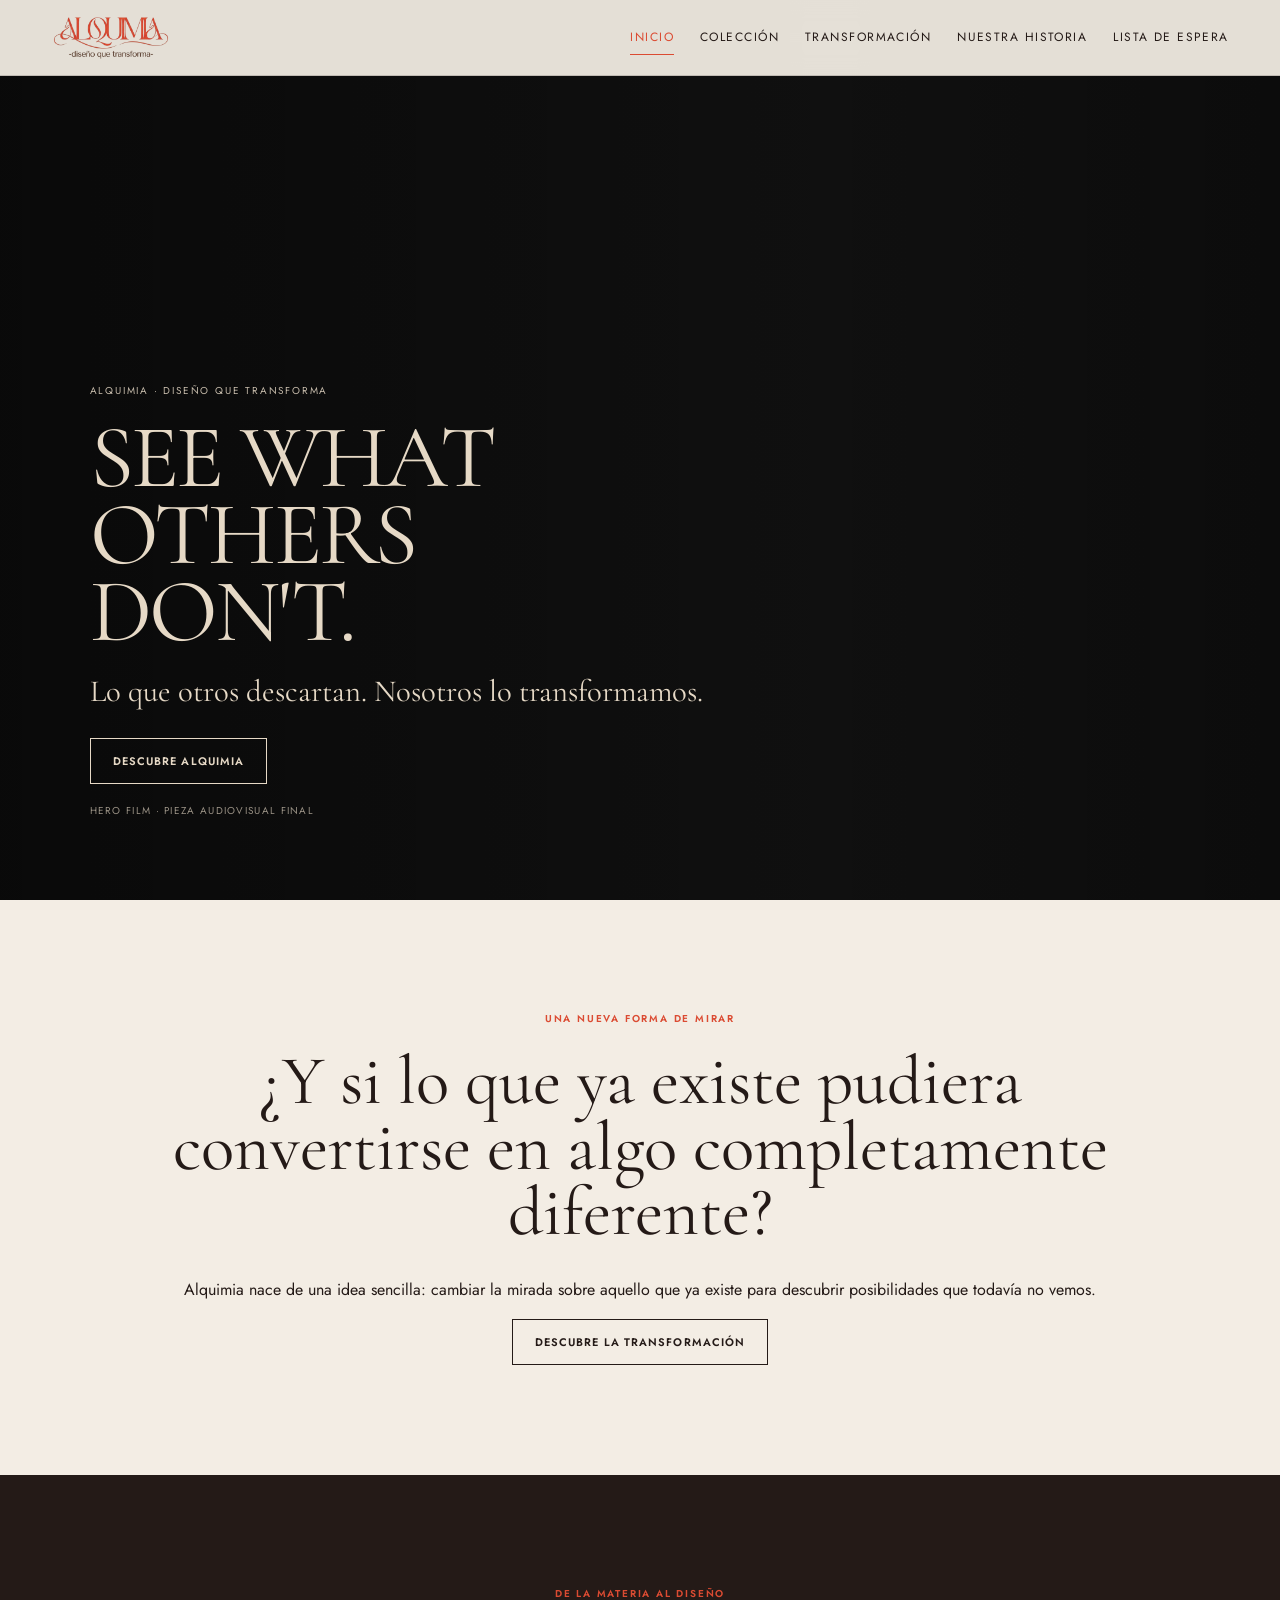
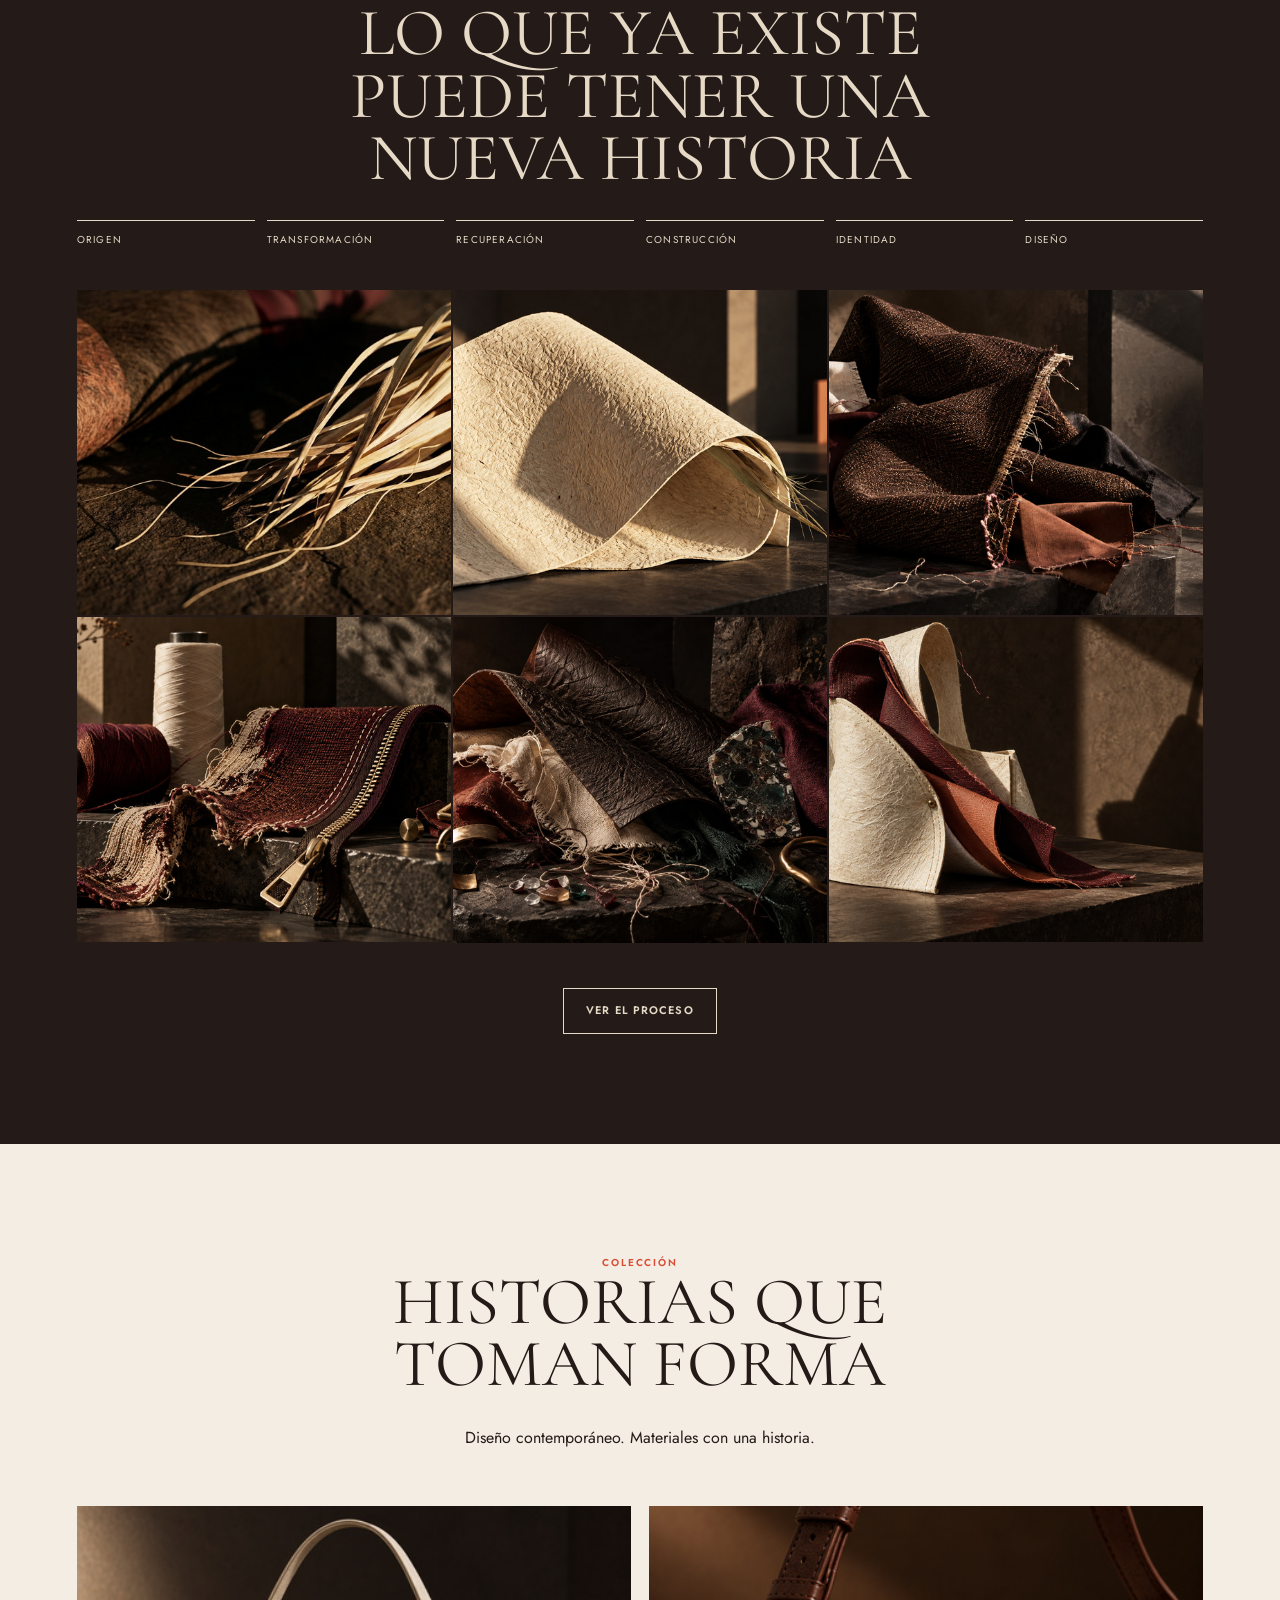
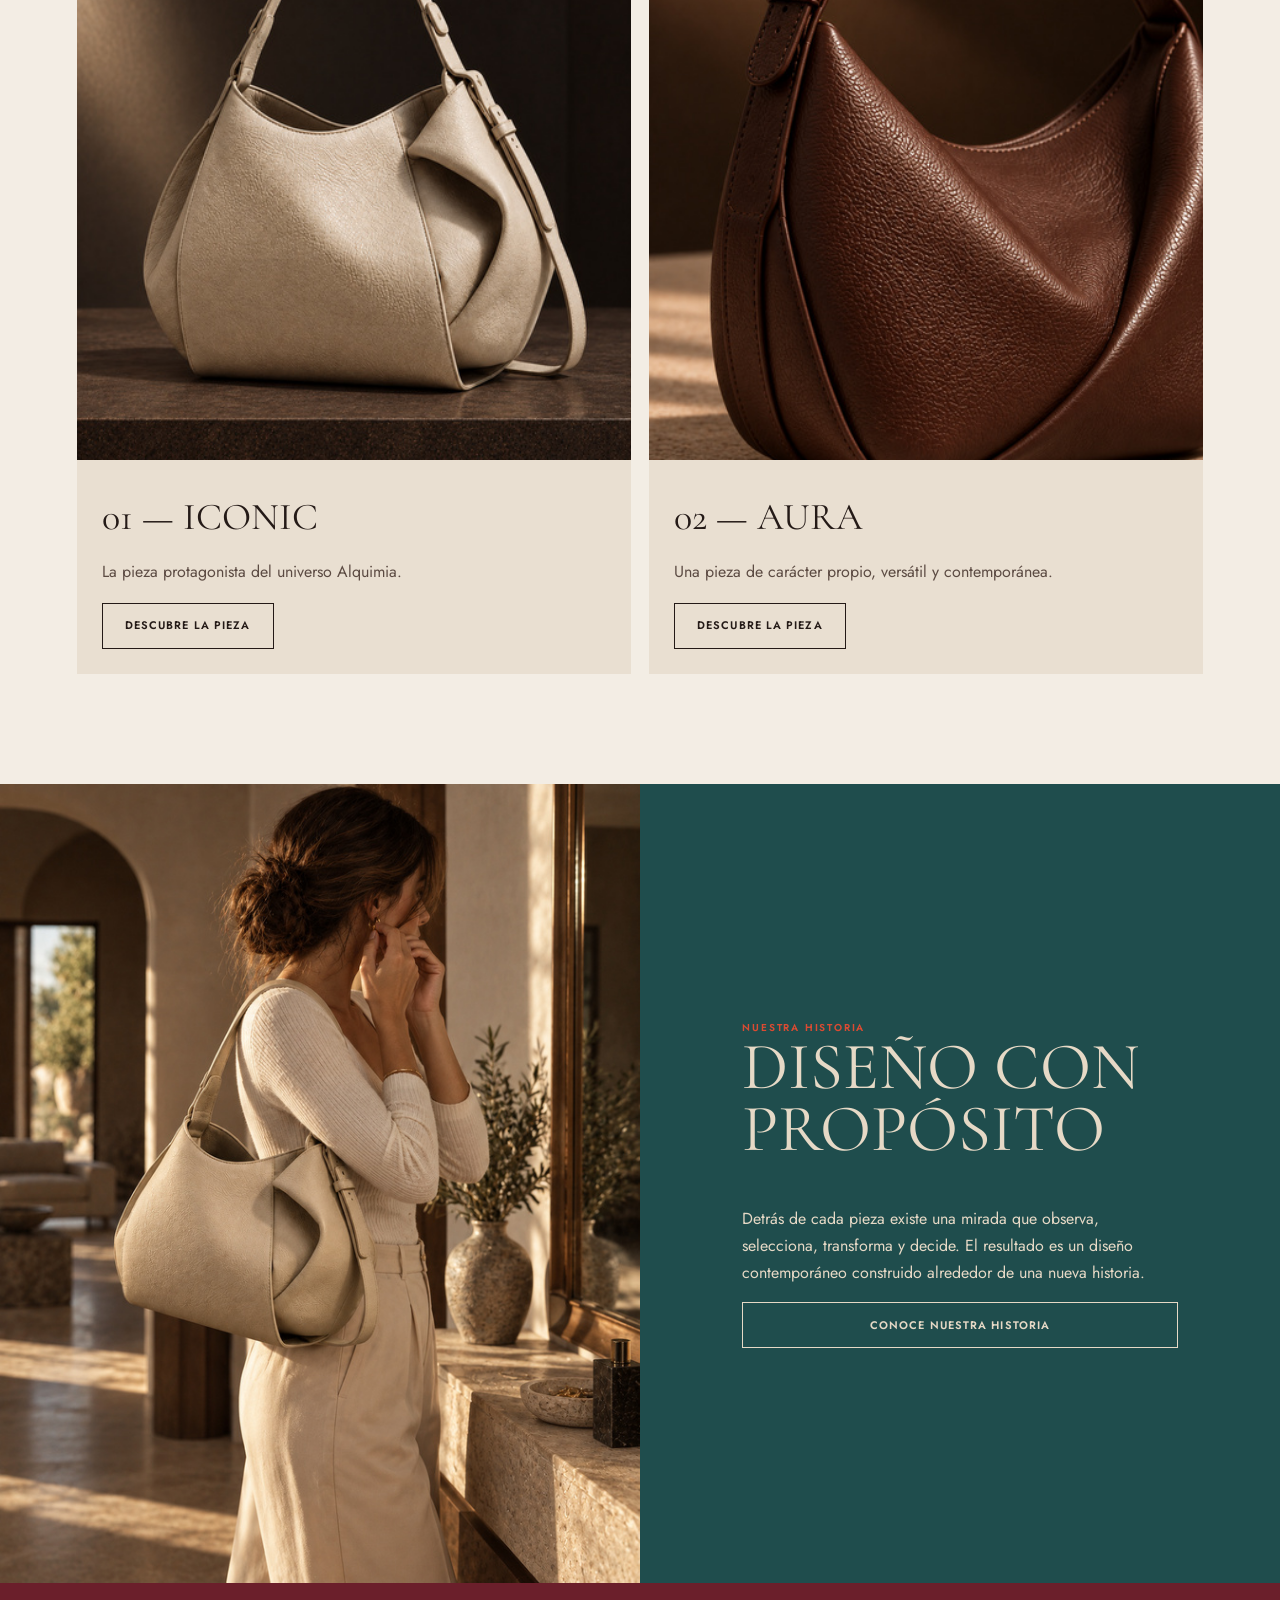
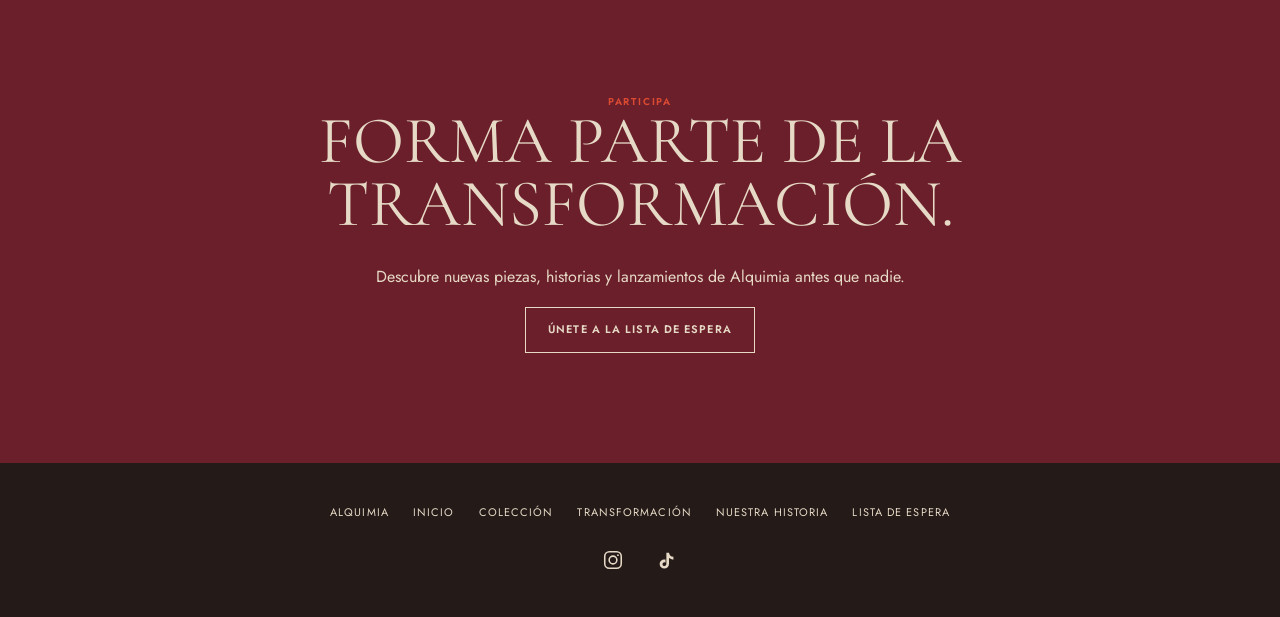
==== commit dff939dd: "Use hero visual as full hero background" ====
--- a/index.html
+++ b/index.html
@@ -1,7 +1,7 @@
 <!doctype html><html lang="es"><head><meta charset="utf-8"><meta name="viewport" content="width=device-width,initial-scale=1"><title>Alquimia | Accesorios sostenibles con diseño y propósito</title><meta name="description" content="Descubre Alquimia: accesorios contemporáneos creados a partir de materiales recuperados y reciclados. Diseño con propósito, hecho en Europa."><link rel="stylesheet" href="css/style.css"><link rel="icon" type="image/svg+xml" href="assets/brand/favicon.svg"></head><body>
 <header class="site-header"><a class="logo" href="index.html" aria-label="Alquimia, inicio"><img src="assets/brand/logo-alquimia.png" alt="Alquimia — diseño que transforma"></a><nav class="nav"><a href="index.html">Inicio</a><a href="coleccion.html">Colección</a><a href="transformacion.html">Transformación</a><a href="nuestra-historia.html">Nuestra historia</a><a href="lista-de-espera.html">Lista de espera</a></nav><button class="menu" aria-label="Abrir menú">☰</button></header>
 <main>
-<section class="hero-film" aria-label="Hero visual de Alquimia"><img id="hero-film" src="assets/hero/hero-01-final.jpg" alt="Mujer con bolso ICONIC de Alquimia en un interior editorial" /><div class="film-copy"><div class="eyebrow">Alquimia · Diseño que transforma</div><h1 class="display">SEE WHAT<br>OTHERS<br>DON'T.</h1><p>Lo que otros descartan. Nosotros lo transformamos.</p><a class="btn" href="#mirada">Descubre Alquimia</a><div class="film-note">Hero Film · pieza audiovisual final</div></div></section>
+<section class="hero-film" aria-label="Hero visual de Alquimia"><div class="film-copy"><div class="eyebrow">Alquimia · Diseño que transforma</div><h1 class="display">SEE WHAT<br>OTHERS<br>DON'T.</h1><p>Lo que otros descartan. Nosotros lo transformamos.</p><a class="btn" href="#mirada">Descubre Alquimia</a><div class="film-note">Hero Film · pieza audiovisual final</div></div></section>
 <section id="mirada" class="section anchor"><div class="intro"><div class="kicker">Una nueva forma de mirar</div><h2 class="statement serif">¿Y si lo que ya existe pudiera convertirse en algo completamente diferente?</h2><p>Alquimia nace de una idea sencilla: cambiar la mirada sobre aquello que ya existe para descubrir posibilidades que todavía no vemos.</p><a class="btn" href="transformacion.html">Descubre la transformación</a></div></section>
 <section class="section dark"><div class="intro"><div class="kicker">De la materia al diseño</div><h2 class="section-title">LO QUE YA EXISTE<br>PUEDE TENER UNA<br>NUEVA HISTORIA</h2></div><div class="process-line"><span>Origen</span><span>Transformación</span><span>Recuperación</span><span>Construcción</span><span>Identidad</span><span>Diseño</span></div><div class="grid-6"><figure tabindex="0"><img src="assets/transformation/ta-01.jpg" alt="Materia de Piñatex en su origen"><figcaption class="caption">01 · Origen · Observa la materia</figcaption></figure><figure tabindex="0"><img src="assets/transformation/ta-02.jpg" alt="Piñatex durante su transformación"><figcaption class="caption">02 · Transformación · Cambiar la materia</figcaption></figure><figure tabindex="0"><img src="assets/transformation/ta-03.jpg" alt="Textil recuperado con una nueva posibilidad"><figcaption class="caption">03 · Recuperación · Darle otra posibilidad</figcaption></figure><figure tabindex="0"><img src="assets/transformation/ta-04.jpg" alt="Detalle de construcción de un accesorio"><figcaption class="caption">04 · Construcción · Crear la pieza</figcaption></figure><figure tabindex="0"><img src="assets/transformation/ta-05.jpg" alt="Materia y color del universo Alquimia"><figcaption class="caption">05 · Identidad · Definir el carácter</figcaption></figure><figure tabindex="0"><img src="assets/transformation/ta-06.jpg" alt="Materia convertida en diseño contemporáneo"><figcaption class="caption">06 · Diseño · Ver lo que puede ser</figcaption></figure></div><div style="text-align:center;margin-top:45px"><a class="btn" href="transformacion.html">Ver el proceso</a></div></section>
 <section class="section"><div class="intro"><div class="kicker">Colección</div><h2 class="section-title">HISTORIAS QUE<br>TOMAN FORMA</h2><p>Diseño contemporáneo. Materiales con una historia.</p></div><div class="product-grid" style="margin-top:55px"><article class="product-card"><a class="product-image-link" href="producto-iconic.html" aria-label="Descubrir ICONIC"><img src="assets/products/hero-front.jpg" alt="ICONIC de Alquimia"></a><div class="info"><h3>01 — ICONIC</h3><p>La pieza protagonista del universo Alquimia.</p><a class="btn" href="producto-iconic.html">Descubre la pieza</a></div></article><article class="product-card"><a class="product-image-link" href="producto-aura.html" aria-label="Descubrir AURA"><img src="assets/products/secondary-front.jpg" alt="AURA de Alquimia"></a><div class="info"><h3>02 — AURA</h3><p>Una pieza de carácter propio, versátil y contemporánea.</p><a class="btn" href="producto-aura.html">Descubre la pieza</a></div></article></div></section>
--- a/css/style.css
+++ b/css/style.css
@@ -3,7 +3,7 @@
 *{box-sizing:border-box}html,body{width:100%;max-width:100%;overflow-x:hidden}html{scroll-behavior:smooth}body{margin:0;background:var(--paper);color:var(--espresso);font-family:'Jost',Arial,sans-serif;font-size:15px;line-height:1.6}a{color:inherit;text-decoration:none}img,video{display:block;width:100%;height:auto}button,input{font:inherit}
 .site-header{position:fixed;z-index:50;top:0;left:0;right:0;height:76px;display:flex;align-items:center;justify-content:space-between;padding:0 4vw;background:rgba(243,237,228,.94);backdrop-filter:blur(12px);border-bottom:1px solid var(--line)}
 .logo{display:flex;align-items:center;width:225px;height:64px}.logo img{display:block;width:225px;height:auto;max-height:54px;object-fit:contain;object-position:left center}.nav{display:flex;gap:28px;text-transform:uppercase;font-size:11px;letter-spacing:.12em}.nav a:hover{color:var(--terracotta)}.menu{display:none;border:0;background:none;font-size:24px}
-.hero-film{position:relative;min-height:100vh;background:#111;color:var(--cream);overflow:hidden}.hero-film video{position:absolute;inset:0;width:100%;height:100%;object-fit:cover;background:#111}.hero-film:after{content:"";position:absolute;inset:0;background:linear-gradient(90deg,rgba(0,0,0,.45),rgba(0,0,0,.08) 65%,rgba(0,0,0,.3))}.film-copy{position:relative;z-index:2;min-height:100vh;display:flex;flex-direction:column;justify-content:flex-end;padding:0 7vw 9vh;max-width:950px}.eyebrow{text-transform:uppercase;letter-spacing:.18em;font-size:10px;opacity:.85;margin-bottom:20px}.display{font-family:'Cormorant Garamond',serif;font-size:clamp(58px,8vw,126px);line-height:.82;font-weight:400;margin:0 0 25px;letter-spacing:-.03em}.film-copy p{max-width:650px;font-family:'Cormorant Garamond',serif;font-size:clamp(25px,2.4vw,38px);line-height:1.08;margin:0 0 30px}.film-note{font-size:10px;text-transform:uppercase;letter-spacing:.13em;opacity:.65;margin-top:18px}
+.hero-film{position:relative;min-height:100vh;background:#111;color:var(--cream);overflow:hidden}.hero-film video,.hero-film img#hero-film{position:absolute;inset:0;width:100%;height:100%;object-fit:cover;background:#111}.hero-film:after{content:"";position:absolute;inset:0;background:linear-gradient(90deg,rgba(0,0,0,.45),rgba(0,0,0,.08) 65%,rgba(0,0,0,.3))}.film-copy{position:relative;z-index:2;min-height:100vh;display:flex;flex-direction:column;justify-content:flex-end;padding:0 7vw 9vh;max-width:950px}.eyebrow{text-transform:uppercase;letter-spacing:.18em;font-size:10px;opacity:.85;margin-bottom:20px}.display{font-family:'Cormorant Garamond',serif;font-size:clamp(58px,8vw,126px);line-height:.82;font-weight:400;margin:0 0 25px;letter-spacing:-.03em}.film-copy p{max-width:650px;font-family:'Cormorant Garamond',serif;font-size:clamp(25px,2.4vw,38px);line-height:1.08;margin:0 0 30px}.film-note{font-size:10px;text-transform:uppercase;letter-spacing:.13em;opacity:.65;margin-top:18px}
 .section{padding:110px 6vw}.section.dark{background:var(--espresso);color:var(--cream)}.intro{max-width:1000px;margin:auto;text-align:center}.kicker{text-transform:uppercase;letter-spacing:.18em;font-size:10px;color:var(--terracotta);font-weight:600}.serif{font-family:'Cormorant Garamond',serif}.statement{font-size:clamp(38px,5.4vw,78px);line-height:.95;margin:22px 0 30px;font-weight:400}.section-title{font-family:'Cormorant Garamond',serif;font-size:clamp(46px,6vw,86px);line-height:.9;font-weight:400;margin:0 0 28px}.grid-6{display:grid;grid-template-columns:repeat(3,1fr);gap:2px;background:var(--espresso)}.grid-6 figure,.product-grid figure,.life-grid figure{margin:0;position:relative;overflow:hidden}.grid-6 img{aspect-ratio:1.15;object-fit:cover;transition:transform .5s}.grid-6 figure:hover img,.product-grid figure:hover img,.life-grid figure:hover img{transform:scale(1.035)}.caption{padding:14px 0;text-transform:uppercase;letter-spacing:.12em;font-size:10px}.process-line{display:flex;justify-content:space-between;gap:12px;margin:34px 0 50px;text-transform:uppercase;letter-spacing:.12em;font-size:10px}.process-line span{flex:1;border-top:1px solid currentColor;padding-top:10px}.product-grid{display:grid;grid-template-columns:1fr 1fr;gap:18px}.product-card{background:#e9dfd1}.product-card .info{padding:25px}.product-card h3{font-family:'Cormorant Garamond',serif;font-size:38px;font-weight:400;margin:0 0 8px}.product-card p{margin:0 0 18px;color:#5c4b43}.product-card img{aspect-ratio:1/1;object-fit:cover}.split{display:grid;grid-template-columns:1fr 1fr;min-height:640px}.split-media img{height:100%;object-fit:cover}.split-copy{display:flex;flex-direction:column;justify-content:center;padding:8vw;background:var(--petrol);color:var(--cream)}.split-copy p{max-width:530px}.waitlist{background:var(--burgundy);color:var(--cream)}.waitlist-inner{max-width:900px;margin:auto;text-align:center}.form{display:grid;grid-template-columns:1fr 1fr;gap:12px;margin:35px auto 0;max-width:720px;text-align:left}.form input{height:52px;padding:0 16px;border:1px solid rgba(230,217,198,.5);background:transparent;color:var(--cream)}.form input::placeholder{color:rgba(230,217,198,.7)}.check{grid-column:1/-1;font-size:11px;display:flex;gap:8px;align-items:flex-start}.check input{width:16px;height:16px;margin-top:2px}.form .btn{grid-column:1/-1;background:var(--cream);color:var(--espresso);border-color:var(--cream);cursor:pointer}.form-message{grid-column:1/-1;font-size:13px;min-height:20px}.footer{padding:40px 6vw;background:var(--espresso);color:var(--cream);display:flex;justify-content:space-between;gap:30px;font-size:11px;text-transform:uppercase;letter-spacing:.1em}
 .page-hero{padding:150px 6vw 70px;background:var(--espresso);color:var(--cream)}.page-hero .section-title{max-width:1000px}.collection-intro{max-width:800px;font-family:'Cormorant Garamond',serif;font-size:28px;line-height:1.15}.product-page .product-hero{display:grid;grid-template-columns:1fr 1fr;padding-top:76px;background:var(--espresso);color:var(--cream)}.product-page .product-hero .main-image{height:calc(100vh - 76px);object-fit:cover}.product-meta{display:flex;flex-direction:column;justify-content:center;padding:7vw}.product-meta h1{font-family:'Cormorant Garamond',serif;font-size:clamp(54px,7vw,100px);font-weight:400;line-height:.85;margin:10px 0 25px}.detail-grid{display:grid;grid-template-columns:1fr 1fr;gap:2px;background:var(--espresso)}.detail-grid img{aspect-ratio:1/1;object-fit:cover}.copy-section{max-width:850px;margin:auto}.copy-section p{font-size:18px;max-width:720px}.material-strip{display:grid;grid-template-columns:repeat(3,1fr);gap:2px;background:var(--espresso)}.material-strip img{aspect-ratio:1.1;object-fit:cover}.life-grid{display:grid;grid-template-columns:repeat(4,1fr);gap:2px;background:var(--espresso)}.life-grid img{aspect-ratio:3/4;object-fit:cover}.small-note{text-transform:uppercase;letter-spacing:.12em;font-size:10px;opacity:.7}.anchor{scroll-margin-top:90px}
 .look-section{background:var(--paper)}.alchemist-layout{display:grid;grid-template-columns:minmax(280px,.82fr) minmax(320px,1.18fr);gap:6vw;align-items:center;max-width:1280px;margin:0 auto}.alchemist-layout .portrait{aspect-ratio:941/1672;object-fit:cover;max-height:780px}.alchemist-copy p{font-size:18px;max-width:650px}.production-wide{max-width:1280px;margin:70px auto 0}.production-wide img{width:100%;height:auto}.production-label{margin-top:20px;text-transform:uppercase;letter-spacing:.12em;font-size:10px;opacity:.7}.production-gallery{max-width:1280px;margin:70px auto 0;display:grid;grid-template-columns:1fr 1fr;gap:3px;background:var(--espresso)}.production-gallery figure{margin:0;background:var(--espresso)}.production-gallery img{width:100%;height:100%;object-fit:cover}.production-gallery figcaption{padding:14px 16px 18px;color:var(--cream);font-size:11px;text-transform:uppercase;letter-spacing:.1em}.manifesto{background:var(--petrol);color:var(--cream)}.manifesto .copy-section{max-width:980px}.manifesto p{font-family:'Cormorant Garamond',serif;font-size:clamp(28px,3.3vw,48px);line-height:1.05}.hero-film-placeholder{min-height:100vh;display:flex;align-items:center;justify-content:center;background:#111;color:var(--cream);padding:100px 8vw;text-align:center}.hero-film-placeholder p{max-width:650px}
@@ -76,5 +76,5 @@
 .footer-social svg{width:22px;height:22px}
 .production-gallery{grid-template-columns:1fr;max-width:1100px}
 .waitlist-page .page-hero{flex-direction:column;align-items:flex-start;justify-content:center}
-@media(min-width:801px){.hero-film .film-copy .btn{transform:translateX(-7vw)}.hero-film .film-copy .btn:hover{transform:translate(-7vw,-1px)}}
+@media(min-width:801px){.hero-film .film-copy .btn{align-self:flex-start;transform:none}.hero-film .film-copy .btn:hover{transform:translateY(-1px)}}
 @media(max-width:800px){.footer-links{flex-direction:column;gap:14px}.footer-social{margin-top:2px}.waitlist-page .page-hero{align-items:flex-start}.production-gallery{grid-template-columns:1fr}}
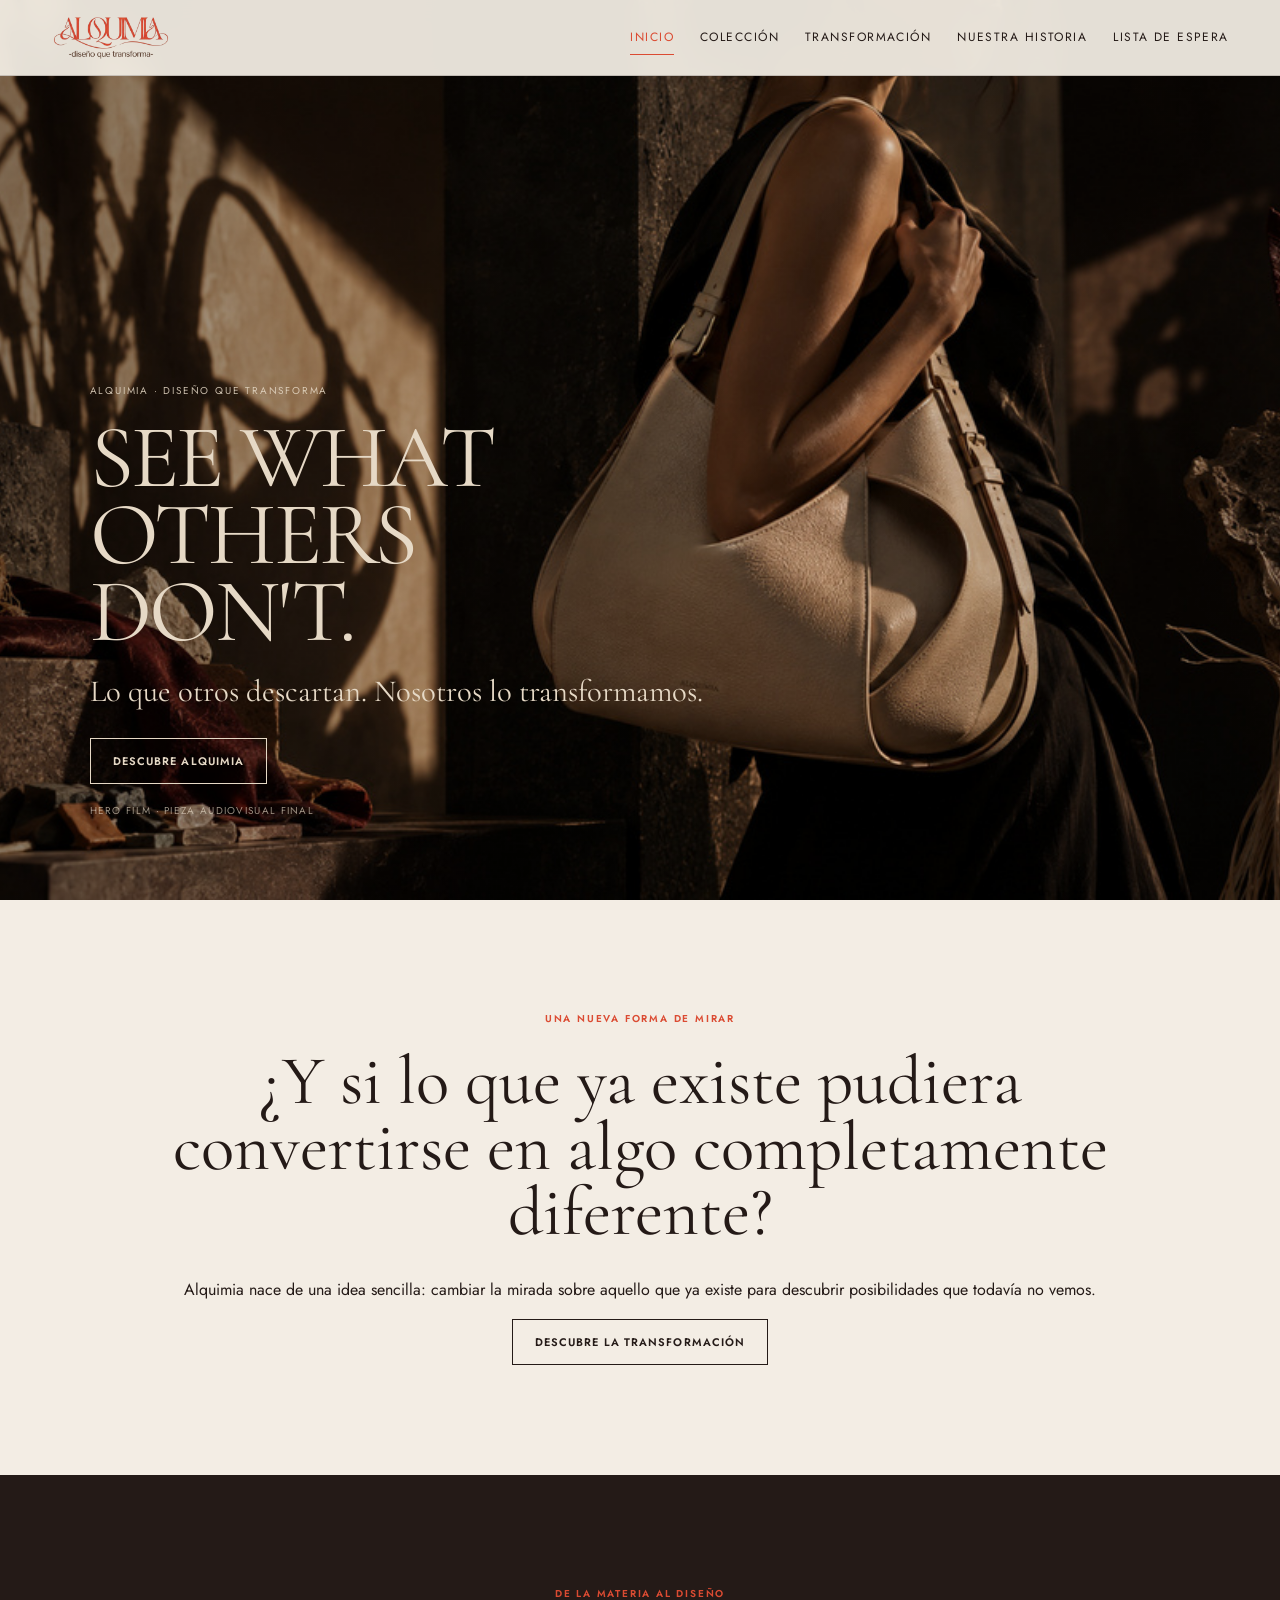
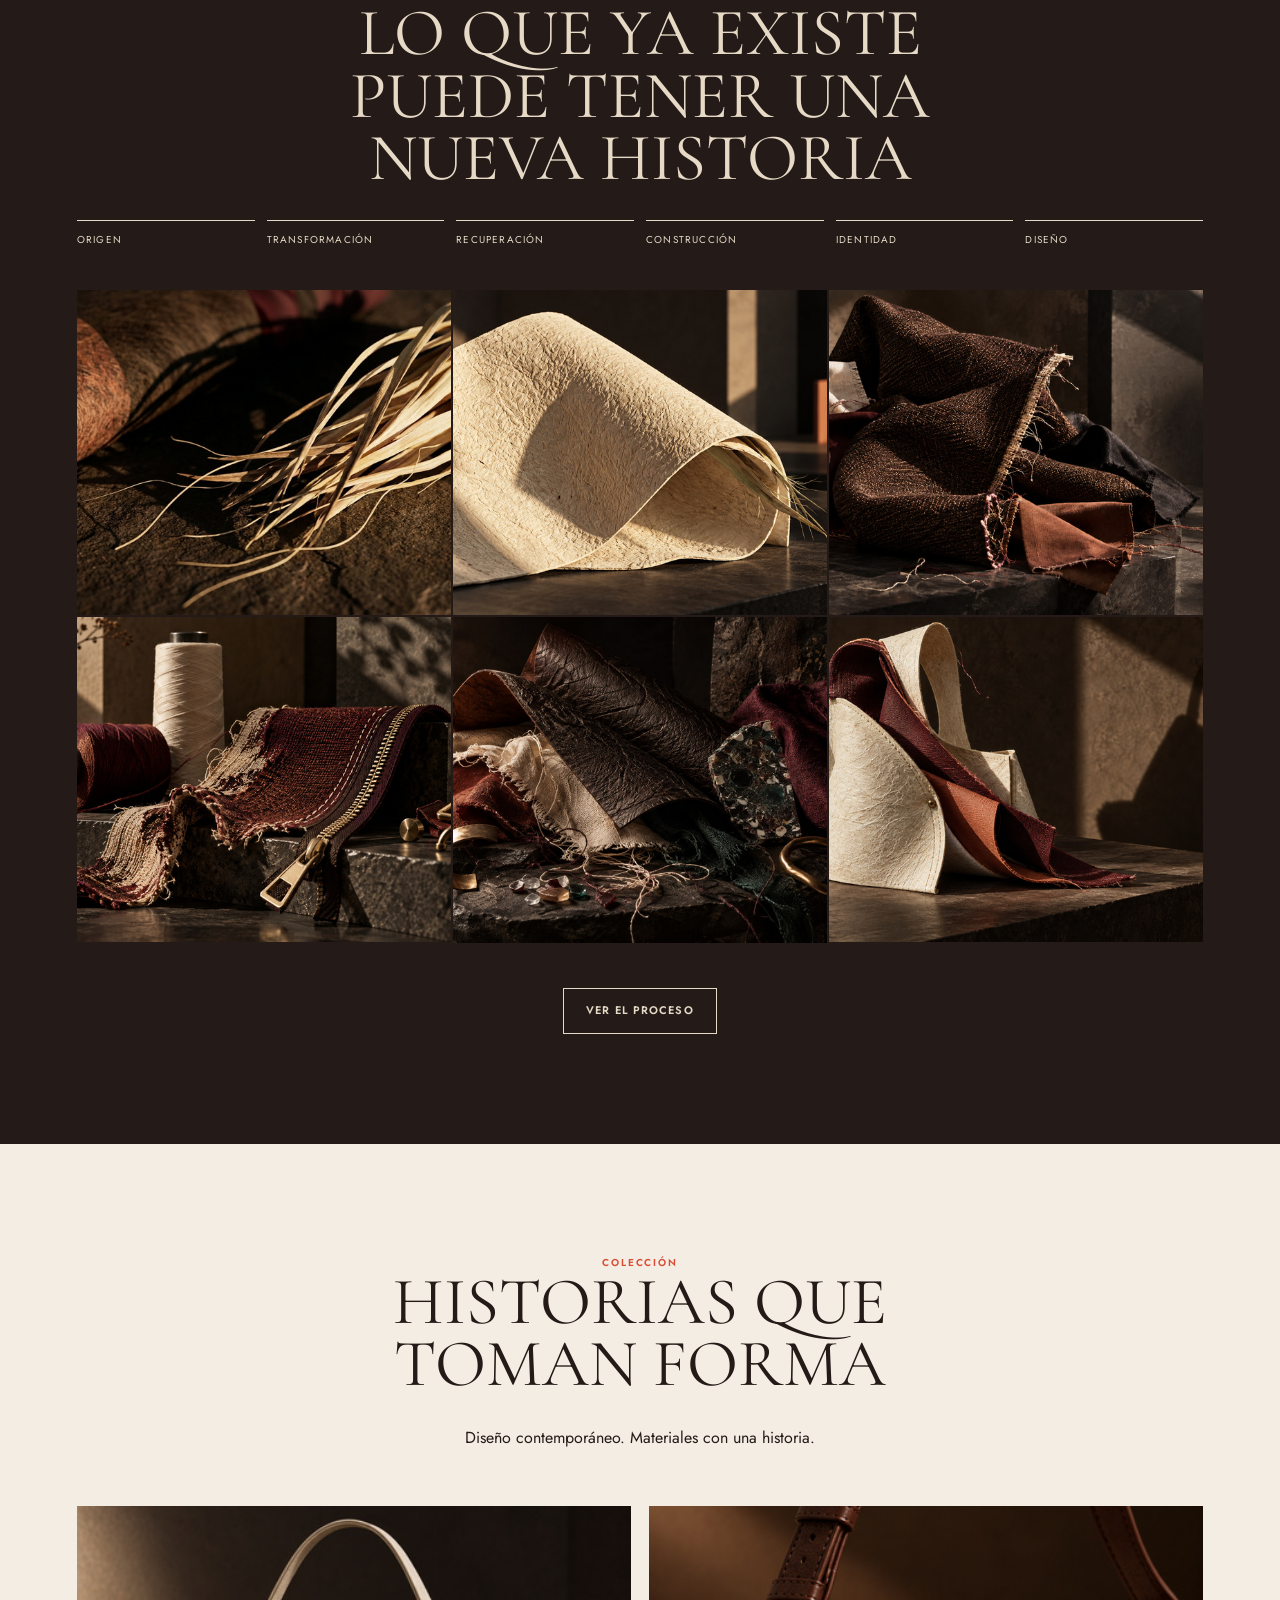
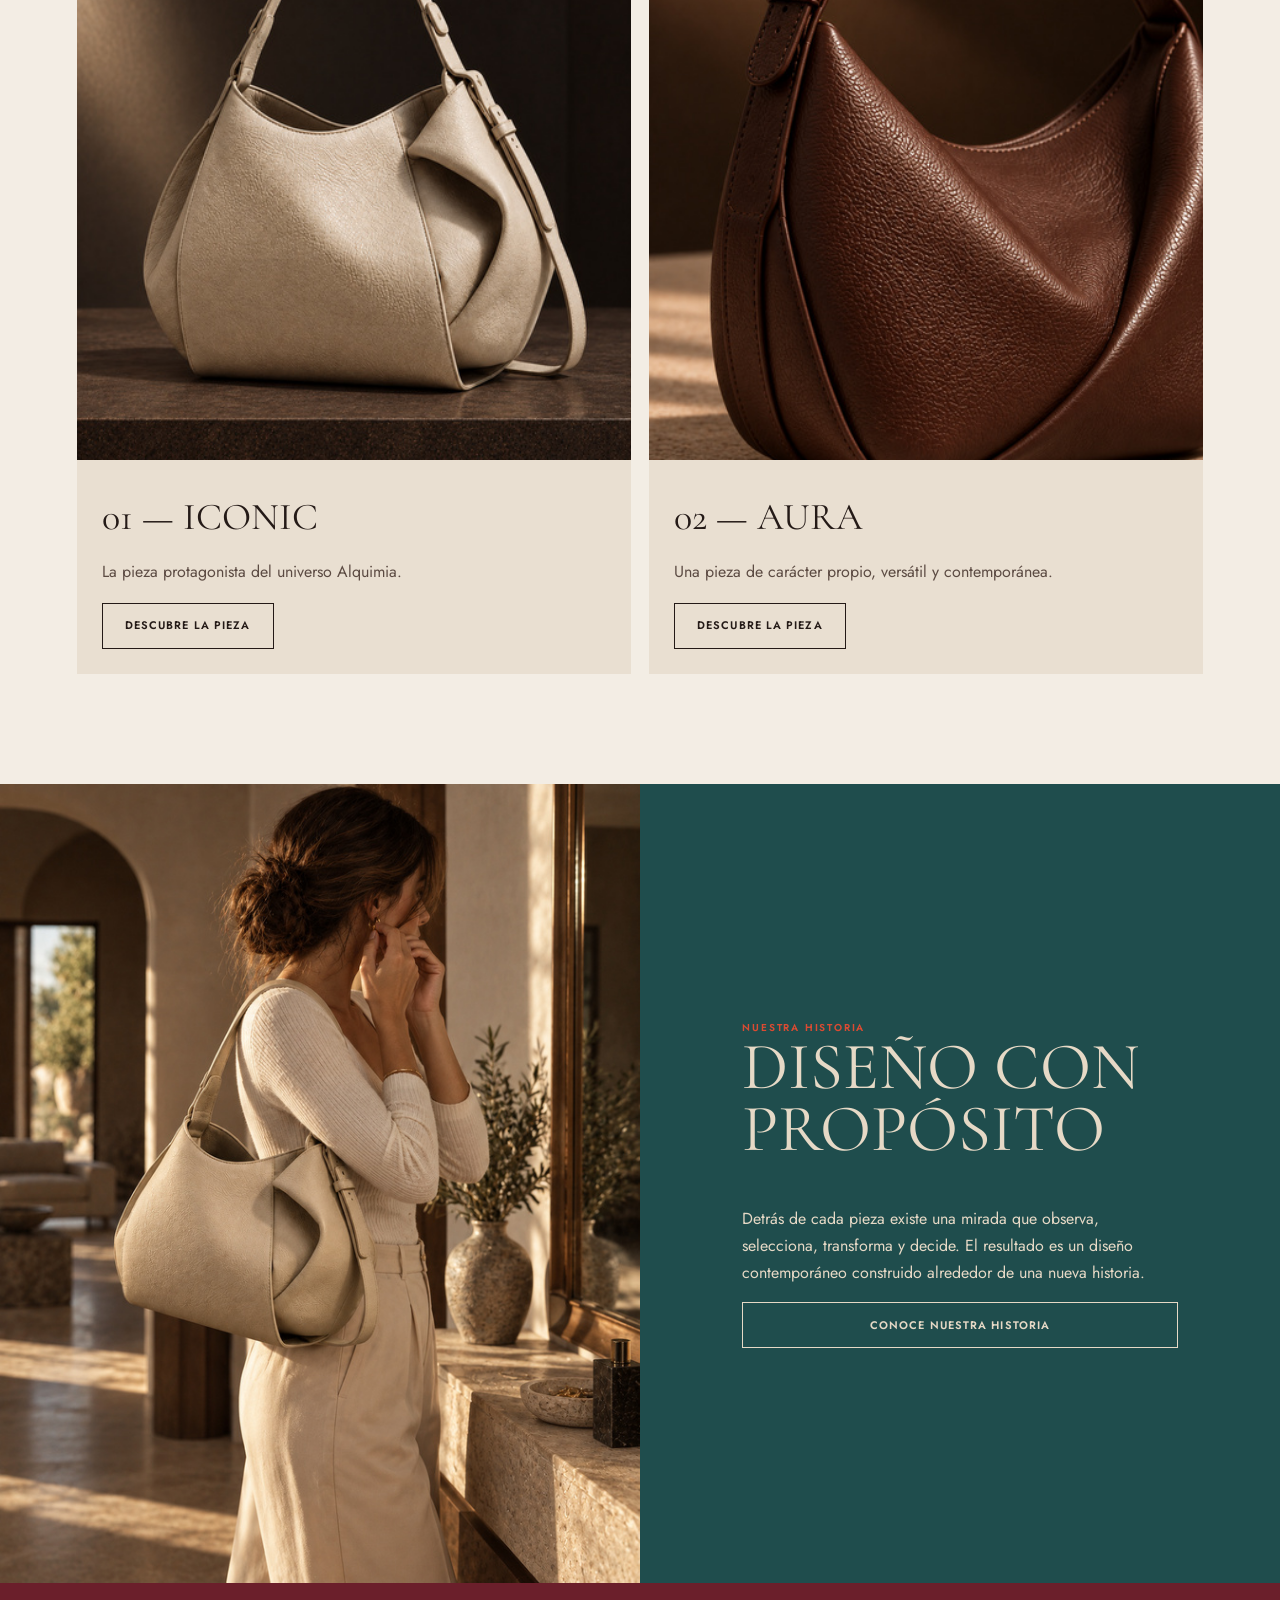
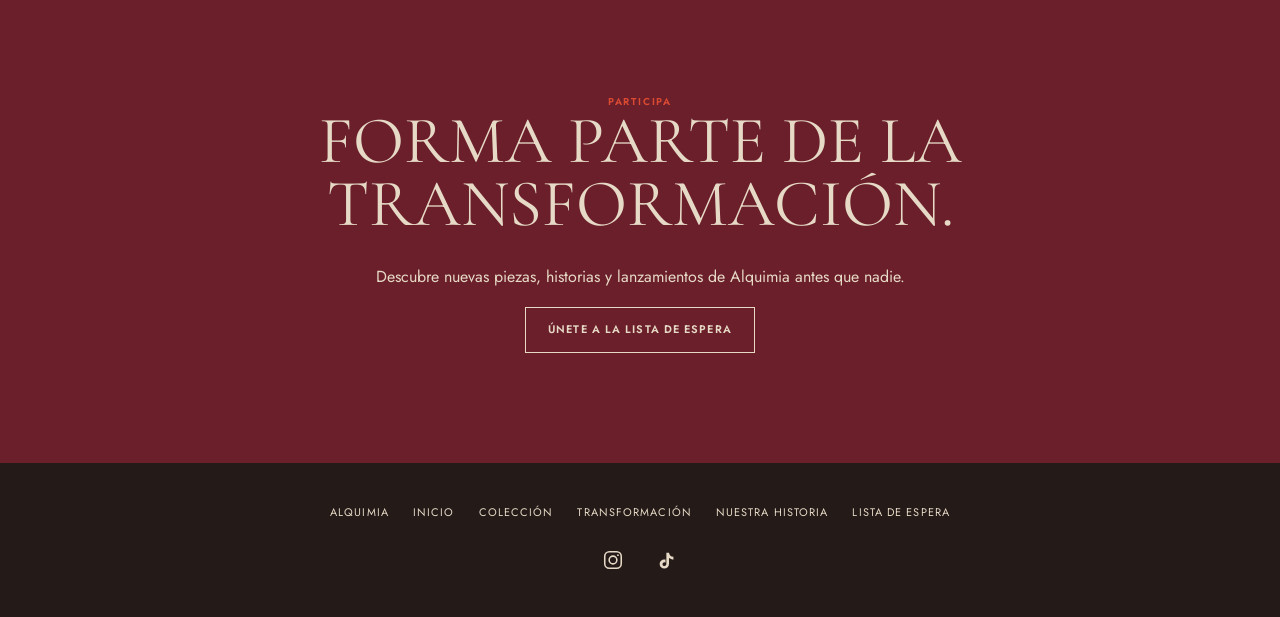
==== commit e1bcdbb7: "Make hero visual explicitly full-screen" ====
--- a/index.html
+++ b/index.html
@@ -1,7 +1,7 @@
 <!doctype html><html lang="es"><head><meta charset="utf-8"><meta name="viewport" content="width=device-width,initial-scale=1"><title>Alquimia | Accesorios sostenibles con diseño y propósito</title><meta name="description" content="Descubre Alquimia: accesorios contemporáneos creados a partir de materiales recuperados y reciclados. Diseño con propósito, hecho en Europa."><link rel="stylesheet" href="css/style.css"><link rel="icon" type="image/svg+xml" href="assets/brand/favicon.svg"></head><body>
 <header class="site-header"><a class="logo" href="index.html" aria-label="Alquimia, inicio"><img src="assets/brand/logo-alquimia.png" alt="Alquimia — diseño que transforma"></a><nav class="nav"><a href="index.html">Inicio</a><a href="coleccion.html">Colección</a><a href="transformacion.html">Transformación</a><a href="nuestra-historia.html">Nuestra historia</a><a href="lista-de-espera.html">Lista de espera</a></nav><button class="menu" aria-label="Abrir menú">☰</button></header>
 <main>
-<section class="hero-film" aria-label="Hero visual de Alquimia"><div class="film-copy"><div class="eyebrow">Alquimia · Diseño que transforma</div><h1 class="display">SEE WHAT<br>OTHERS<br>DON'T.</h1><p>Lo que otros descartan. Nosotros lo transformamos.</p><a class="btn" href="#mirada">Descubre Alquimia</a><div class="film-note">Hero Film · pieza audiovisual final</div></div></section>
+<section class="hero-film" aria-label="Hero visual de Alquimia" style="position:relative;min-height:100vh;overflow:hidden;background:#111;"><img src="assets/hero/hero-01-final.jpg" alt="Mujer con bolso ICONIC de Alquimia en un interior editorial" style="position:absolute;inset:0;width:100%;height:100%;object-fit:cover;z-index:0;"><div class="film-copy"><div class="eyebrow">Alquimia · Diseño que transforma</div><h1 class="display">SEE WHAT<br>OTHERS<br>DON'T.</h1><p>Lo que otros descartan. Nosotros lo transformamos.</p><a class="btn" href="#mirada">Descubre Alquimia</a><div class="film-note">Hero Film · pieza audiovisual final</div></div></section>
 <section id="mirada" class="section anchor"><div class="intro"><div class="kicker">Una nueva forma de mirar</div><h2 class="statement serif">¿Y si lo que ya existe pudiera convertirse en algo completamente diferente?</h2><p>Alquimia nace de una idea sencilla: cambiar la mirada sobre aquello que ya existe para descubrir posibilidades que todavía no vemos.</p><a class="btn" href="transformacion.html">Descubre la transformación</a></div></section>
 <section class="section dark"><div class="intro"><div class="kicker">De la materia al diseño</div><h2 class="section-title">LO QUE YA EXISTE<br>PUEDE TENER UNA<br>NUEVA HISTORIA</h2></div><div class="process-line"><span>Origen</span><span>Transformación</span><span>Recuperación</span><span>Construcción</span><span>Identidad</span><span>Diseño</span></div><div class="grid-6"><figure tabindex="0"><img src="assets/transformation/ta-01.jpg" alt="Materia de Piñatex en su origen"><figcaption class="caption">01 · Origen · Observa la materia</figcaption></figure><figure tabindex="0"><img src="assets/transformation/ta-02.jpg" alt="Piñatex durante su transformación"><figcaption class="caption">02 · Transformación · Cambiar la materia</figcaption></figure><figure tabindex="0"><img src="assets/transformation/ta-03.jpg" alt="Textil recuperado con una nueva posibilidad"><figcaption class="caption">03 · Recuperación · Darle otra posibilidad</figcaption></figure><figure tabindex="0"><img src="assets/transformation/ta-04.jpg" alt="Detalle de construcción de un accesorio"><figcaption class="caption">04 · Construcción · Crear la pieza</figcaption></figure><figure tabindex="0"><img src="assets/transformation/ta-05.jpg" alt="Materia y color del universo Alquimia"><figcaption class="caption">05 · Identidad · Definir el carácter</figcaption></figure><figure tabindex="0"><img src="assets/transformation/ta-06.jpg" alt="Materia convertida en diseño contemporáneo"><figcaption class="caption">06 · Diseño · Ver lo que puede ser</figcaption></figure></div><div style="text-align:center;margin-top:45px"><a class="btn" href="transformacion.html">Ver el proceso</a></div></section>
 <section class="section"><div class="intro"><div class="kicker">Colección</div><h2 class="section-title">HISTORIAS QUE<br>TOMAN FORMA</h2><p>Diseño contemporáneo. Materiales con una historia.</p></div><div class="product-grid" style="margin-top:55px"><article class="product-card"><a class="product-image-link" href="producto-iconic.html" aria-label="Descubrir ICONIC"><img src="assets/products/hero-front.jpg" alt="ICONIC de Alquimia"></a><div class="info"><h3>01 — ICONIC</h3><p>La pieza protagonista del universo Alquimia.</p><a class="btn" href="producto-iconic.html">Descubre la pieza</a></div></article><article class="product-card"><a class="product-image-link" href="producto-aura.html" aria-label="Descubrir AURA"><img src="assets/products/secondary-front.jpg" alt="AURA de Alquimia"></a><div class="info"><h3>02 — AURA</h3><p>Una pieza de carácter propio, versátil y contemporánea.</p><a class="btn" href="producto-aura.html">Descubre la pieza</a></div></article></div></section>
--- a/css/style.css
+++ b/css/style.css
@@ -3,7 +3,7 @@
 *{box-sizing:border-box}html,body{width:100%;max-width:100%;overflow-x:hidden}html{scroll-behavior:smooth}body{margin:0;background:var(--paper);color:var(--espresso);font-family:'Jost',Arial,sans-serif;font-size:15px;line-height:1.6}a{color:inherit;text-decoration:none}img,video{display:block;width:100%;height:auto}button,input{font:inherit}
 .site-header{position:fixed;z-index:50;top:0;left:0;right:0;height:76px;display:flex;align-items:center;justify-content:space-between;padding:0 4vw;background:rgba(243,237,228,.94);backdrop-filter:blur(12px);border-bottom:1px solid var(--line)}
 .logo{display:flex;align-items:center;width:225px;height:64px}.logo img{display:block;width:225px;height:auto;max-height:54px;object-fit:contain;object-position:left center}.nav{display:flex;gap:28px;text-transform:uppercase;font-size:11px;letter-spacing:.12em}.nav a:hover{color:var(--terracotta)}.menu{display:none;border:0;background:none;font-size:24px}
-.hero-film{position:relative;min-height:100vh;background:#111;color:var(--cream);overflow:hidden}.hero-film video,.hero-film img#hero-film{position:absolute;inset:0;width:100%;height:100%;object-fit:cover;background:#111}.hero-film:after{content:"";position:absolute;inset:0;background:linear-gradient(90deg,rgba(0,0,0,.45),rgba(0,0,0,.08) 65%,rgba(0,0,0,.3))}.film-copy{position:relative;z-index:2;min-height:100vh;display:flex;flex-direction:column;justify-content:flex-end;padding:0 7vw 9vh;max-width:950px}.eyebrow{text-transform:uppercase;letter-spacing:.18em;font-size:10px;opacity:.85;margin-bottom:20px}.display{font-family:'Cormorant Garamond',serif;font-size:clamp(58px,8vw,126px);line-height:.82;font-weight:400;margin:0 0 25px;letter-spacing:-.03em}.film-copy p{max-width:650px;font-family:'Cormorant Garamond',serif;font-size:clamp(25px,2.4vw,38px);line-height:1.08;margin:0 0 30px}.film-note{font-size:10px;text-transform:uppercase;letter-spacing:.13em;opacity:.65;margin-top:18px}
+.hero-film{position:relative;min-height:100vh;background:#111 url("../assets/hero/hero-01-final.jpg") center center/cover no-repeat;color:var(--cream);overflow:hidden}.hero-film video{position:absolute;inset:0;width:100%;height:100%;object-fit:cover;background:#111}.hero-film:after{content:"";position:absolute;inset:0;background:linear-gradient(90deg,rgba(0,0,0,.45),rgba(0,0,0,.08) 65%,rgba(0,0,0,.3))}.film-copy{position:relative;z-index:2;min-height:100vh;display:flex;flex-direction:column;justify-content:flex-end;padding:0 7vw 9vh;max-width:950px}.eyebrow{text-transform:uppercase;letter-spacing:.18em;font-size:10px;opacity:.85;margin-bottom:20px}.display{font-family:'Cormorant Garamond',serif;font-size:clamp(58px,8vw,126px);line-height:.82;font-weight:400;margin:0 0 25px;letter-spacing:-.03em}.film-copy p{max-width:650px;font-family:'Cormorant Garamond',serif;font-size:clamp(25px,2.4vw,38px);line-height:1.08;margin:0 0 30px}.film-note{font-size:10px;text-transform:uppercase;letter-spacing:.13em;opacity:.65;margin-top:18px}
 .section{padding:110px 6vw}.section.dark{background:var(--espresso);color:var(--cream)}.intro{max-width:1000px;margin:auto;text-align:center}.kicker{text-transform:uppercase;letter-spacing:.18em;font-size:10px;color:var(--terracotta);font-weight:600}.serif{font-family:'Cormorant Garamond',serif}.statement{font-size:clamp(38px,5.4vw,78px);line-height:.95;margin:22px 0 30px;font-weight:400}.section-title{font-family:'Cormorant Garamond',serif;font-size:clamp(46px,6vw,86px);line-height:.9;font-weight:400;margin:0 0 28px}.grid-6{display:grid;grid-template-columns:repeat(3,1fr);gap:2px;background:var(--espresso)}.grid-6 figure,.product-grid figure,.life-grid figure{margin:0;position:relative;overflow:hidden}.grid-6 img{aspect-ratio:1.15;object-fit:cover;transition:transform .5s}.grid-6 figure:hover img,.product-grid figure:hover img,.life-grid figure:hover img{transform:scale(1.035)}.caption{padding:14px 0;text-transform:uppercase;letter-spacing:.12em;font-size:10px}.process-line{display:flex;justify-content:space-between;gap:12px;margin:34px 0 50px;text-transform:uppercase;letter-spacing:.12em;font-size:10px}.process-line span{flex:1;border-top:1px solid currentColor;padding-top:10px}.product-grid{display:grid;grid-template-columns:1fr 1fr;gap:18px}.product-card{background:#e9dfd1}.product-card .info{padding:25px}.product-card h3{font-family:'Cormorant Garamond',serif;font-size:38px;font-weight:400;margin:0 0 8px}.product-card p{margin:0 0 18px;color:#5c4b43}.product-card img{aspect-ratio:1/1;object-fit:cover}.split{display:grid;grid-template-columns:1fr 1fr;min-height:640px}.split-media img{height:100%;object-fit:cover}.split-copy{display:flex;flex-direction:column;justify-content:center;padding:8vw;background:var(--petrol);color:var(--cream)}.split-copy p{max-width:530px}.waitlist{background:var(--burgundy);color:var(--cream)}.waitlist-inner{max-width:900px;margin:auto;text-align:center}.form{display:grid;grid-template-columns:1fr 1fr;gap:12px;margin:35px auto 0;max-width:720px;text-align:left}.form input{height:52px;padding:0 16px;border:1px solid rgba(230,217,198,.5);background:transparent;color:var(--cream)}.form input::placeholder{color:rgba(230,217,198,.7)}.check{grid-column:1/-1;font-size:11px;display:flex;gap:8px;align-items:flex-start}.check input{width:16px;height:16px;margin-top:2px}.form .btn{grid-column:1/-1;background:var(--cream);color:var(--espresso);border-color:var(--cream);cursor:pointer}.form-message{grid-column:1/-1;font-size:13px;min-height:20px}.footer{padding:40px 6vw;background:var(--espresso);color:var(--cream);display:flex;justify-content:space-between;gap:30px;font-size:11px;text-transform:uppercase;letter-spacing:.1em}
 .page-hero{padding:150px 6vw 70px;background:var(--espresso);color:var(--cream)}.page-hero .section-title{max-width:1000px}.collection-intro{max-width:800px;font-family:'Cormorant Garamond',serif;font-size:28px;line-height:1.15}.product-page .product-hero{display:grid;grid-template-columns:1fr 1fr;padding-top:76px;background:var(--espresso);color:var(--cream)}.product-page .product-hero .main-image{height:calc(100vh - 76px);object-fit:cover}.product-meta{display:flex;flex-direction:column;justify-content:center;padding:7vw}.product-meta h1{font-family:'Cormorant Garamond',serif;font-size:clamp(54px,7vw,100px);font-weight:400;line-height:.85;margin:10px 0 25px}.detail-grid{display:grid;grid-template-columns:1fr 1fr;gap:2px;background:var(--espresso)}.detail-grid img{aspect-ratio:1/1;object-fit:cover}.copy-section{max-width:850px;margin:auto}.copy-section p{font-size:18px;max-width:720px}.material-strip{display:grid;grid-template-columns:repeat(3,1fr);gap:2px;background:var(--espresso)}.material-strip img{aspect-ratio:1.1;object-fit:cover}.life-grid{display:grid;grid-template-columns:repeat(4,1fr);gap:2px;background:var(--espresso)}.life-grid img{aspect-ratio:3/4;object-fit:cover}.small-note{text-transform:uppercase;letter-spacing:.12em;font-size:10px;opacity:.7}.anchor{scroll-margin-top:90px}
 .look-section{background:var(--paper)}.alchemist-layout{display:grid;grid-template-columns:minmax(280px,.82fr) minmax(320px,1.18fr);gap:6vw;align-items:center;max-width:1280px;margin:0 auto}.alchemist-layout .portrait{aspect-ratio:941/1672;object-fit:cover;max-height:780px}.alchemist-copy p{font-size:18px;max-width:650px}.production-wide{max-width:1280px;margin:70px auto 0}.production-wide img{width:100%;height:auto}.production-label{margin-top:20px;text-transform:uppercase;letter-spacing:.12em;font-size:10px;opacity:.7}.production-gallery{max-width:1280px;margin:70px auto 0;display:grid;grid-template-columns:1fr 1fr;gap:3px;background:var(--espresso)}.production-gallery figure{margin:0;background:var(--espresso)}.production-gallery img{width:100%;height:100%;object-fit:cover}.production-gallery figcaption{padding:14px 16px 18px;color:var(--cream);font-size:11px;text-transform:uppercase;letter-spacing:.1em}.manifesto{background:var(--petrol);color:var(--cream)}.manifesto .copy-section{max-width:980px}.manifesto p{font-family:'Cormorant Garamond',serif;font-size:clamp(28px,3.3vw,48px);line-height:1.05}.hero-film-placeholder{min-height:100vh;display:flex;align-items:center;justify-content:center;background:#111;color:var(--cream);padding:100px 8vw;text-align:center}.hero-film-placeholder p{max-width:650px}
